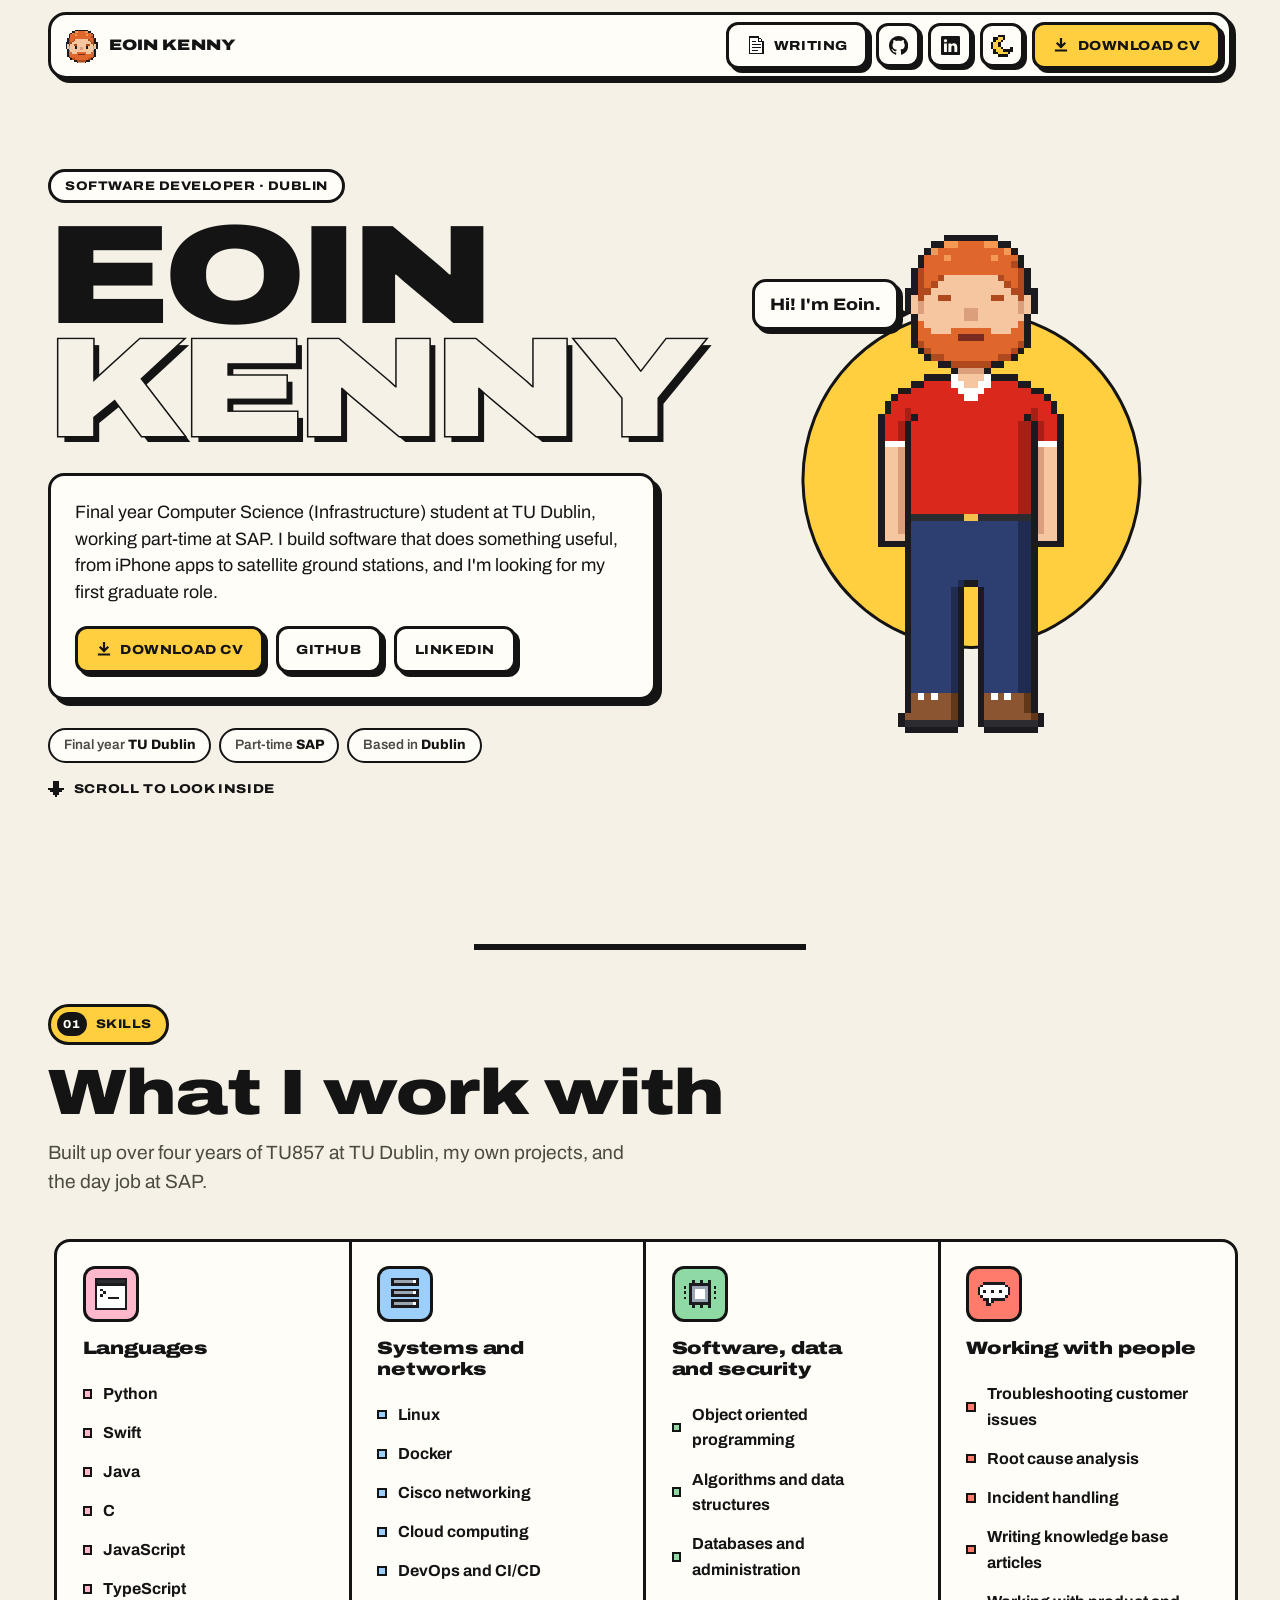
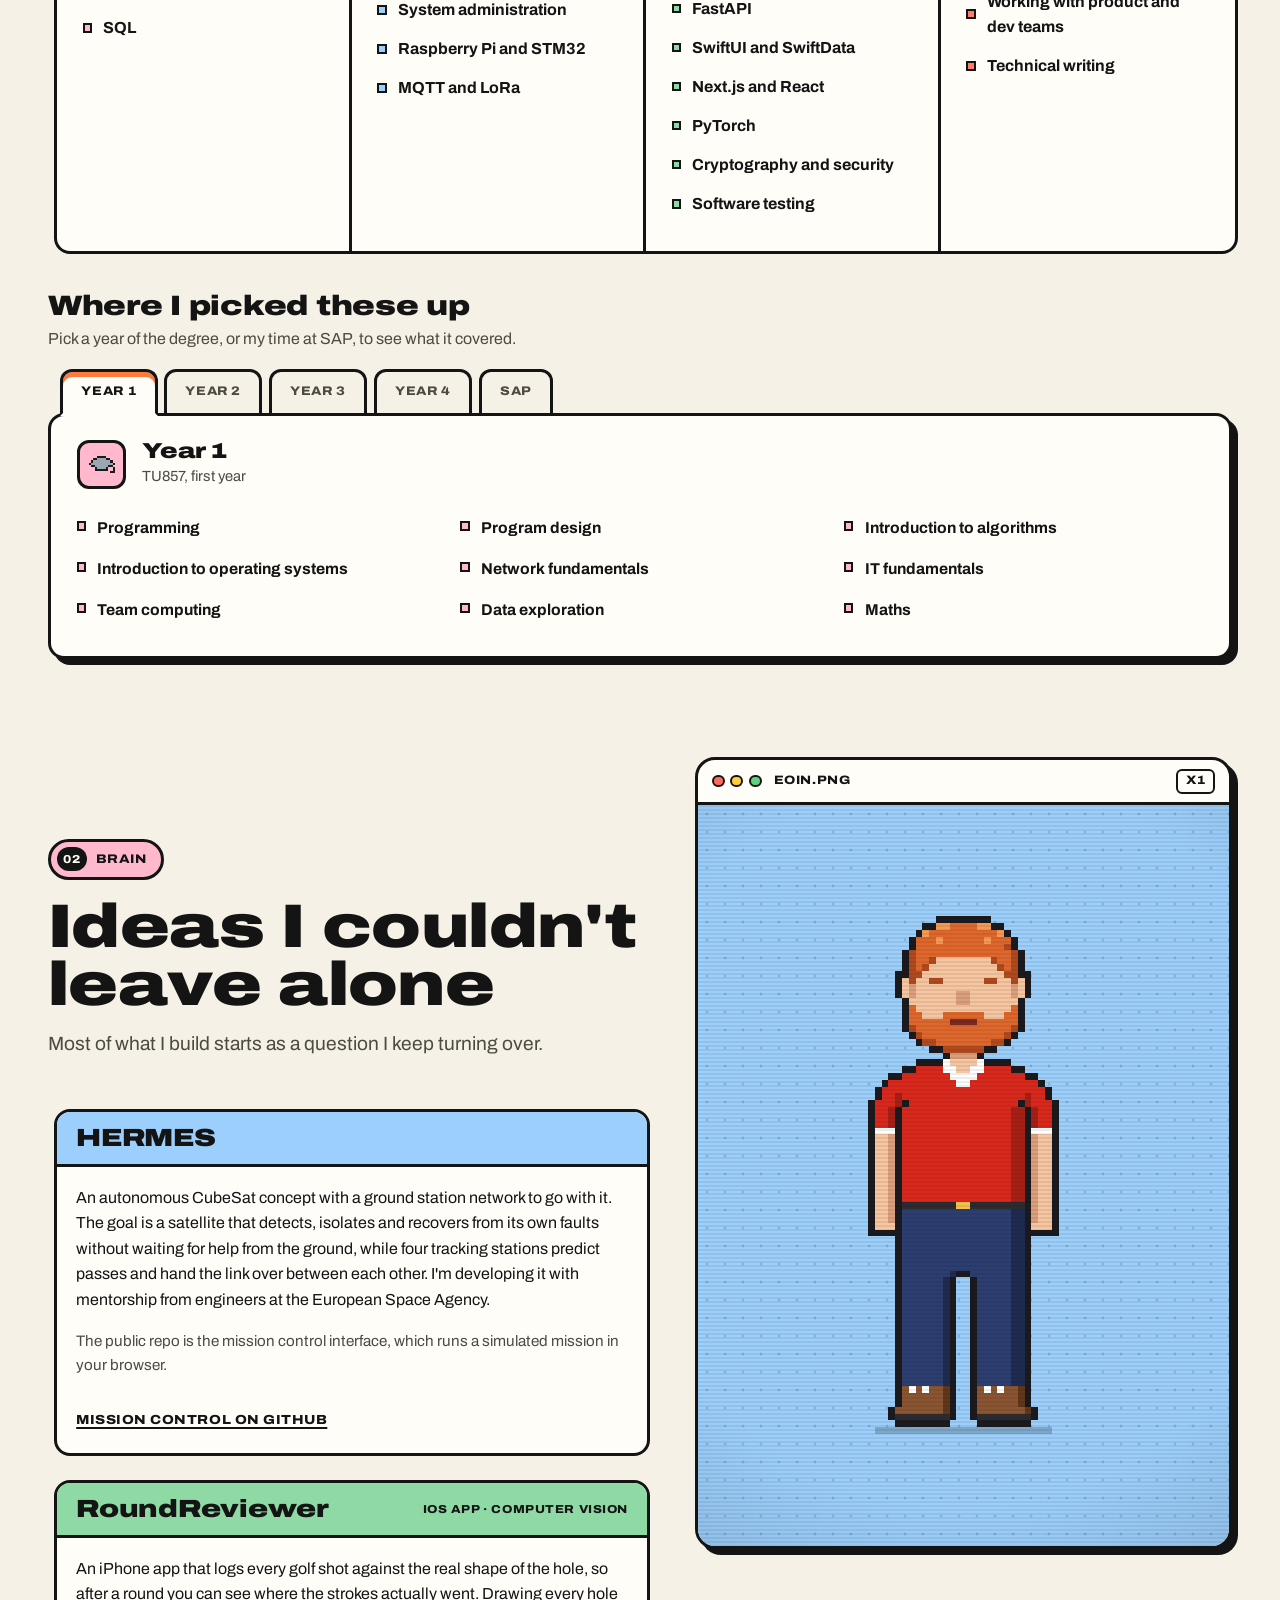
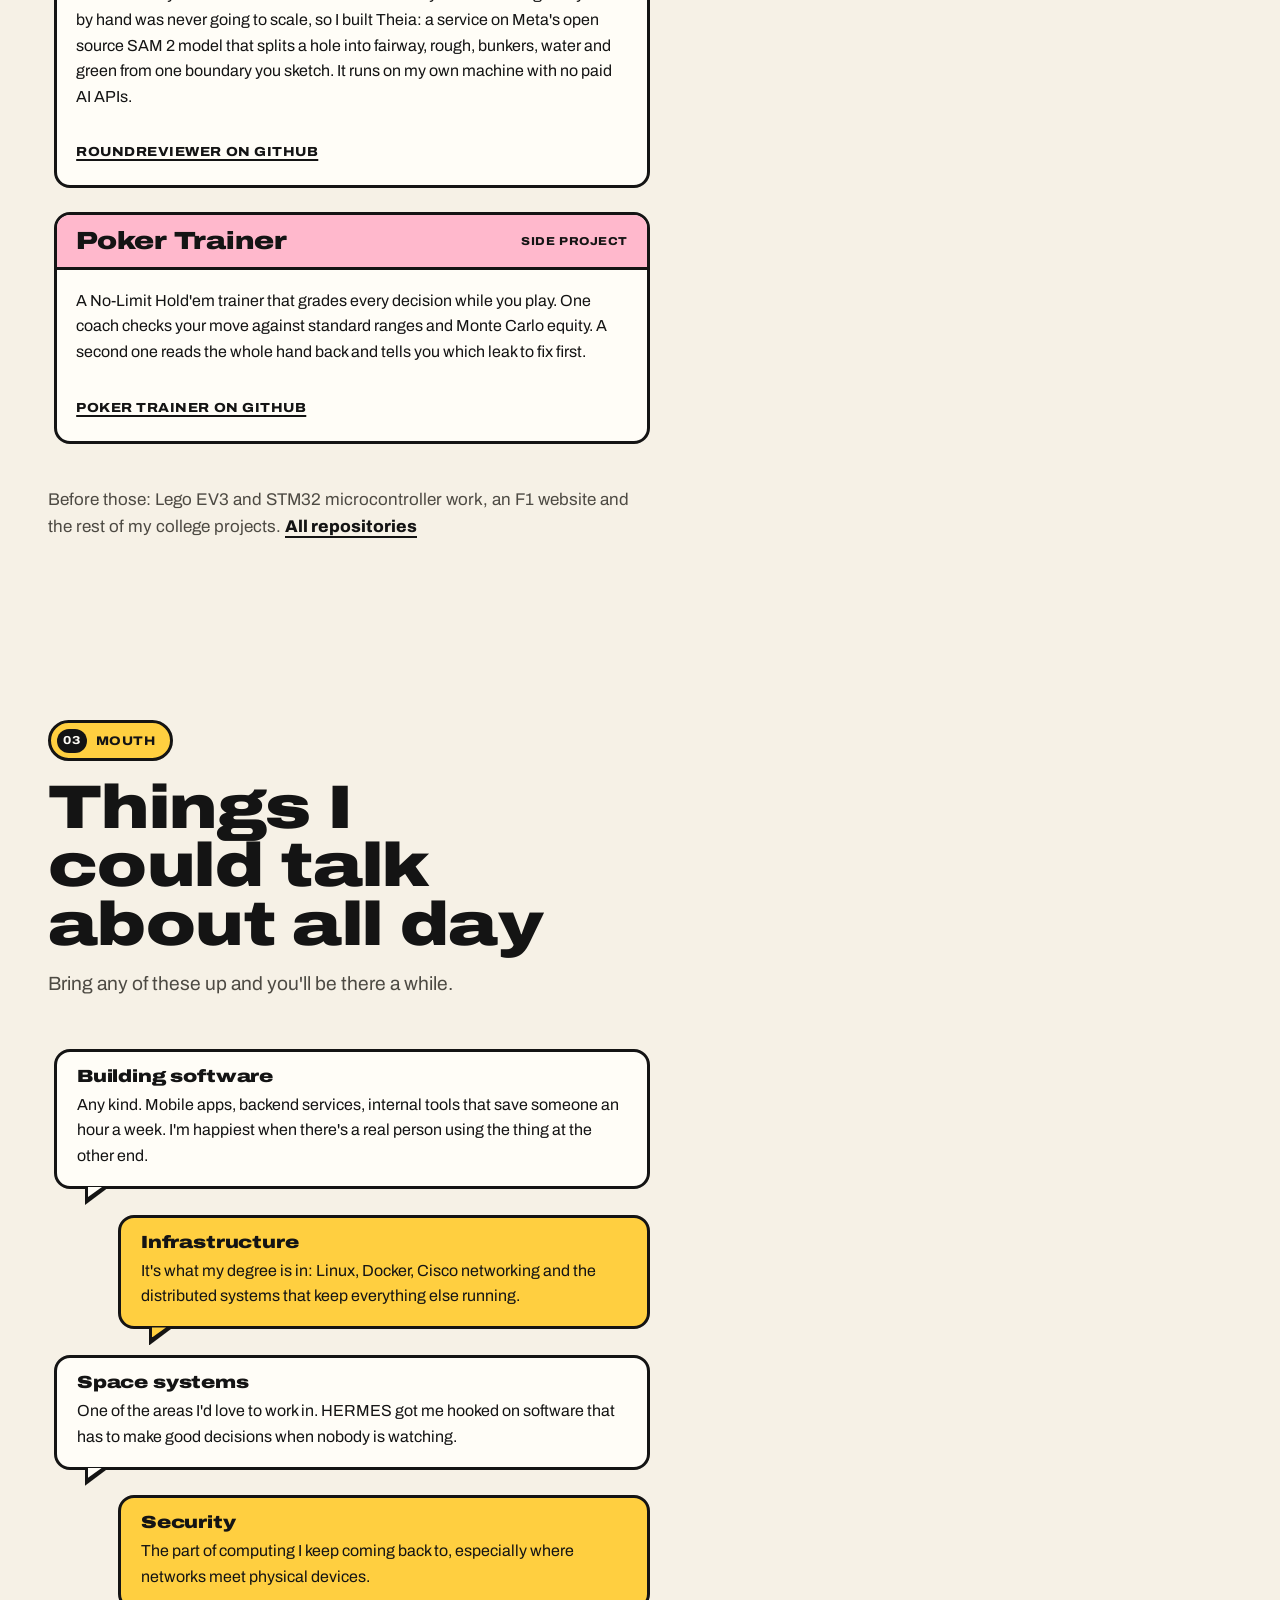
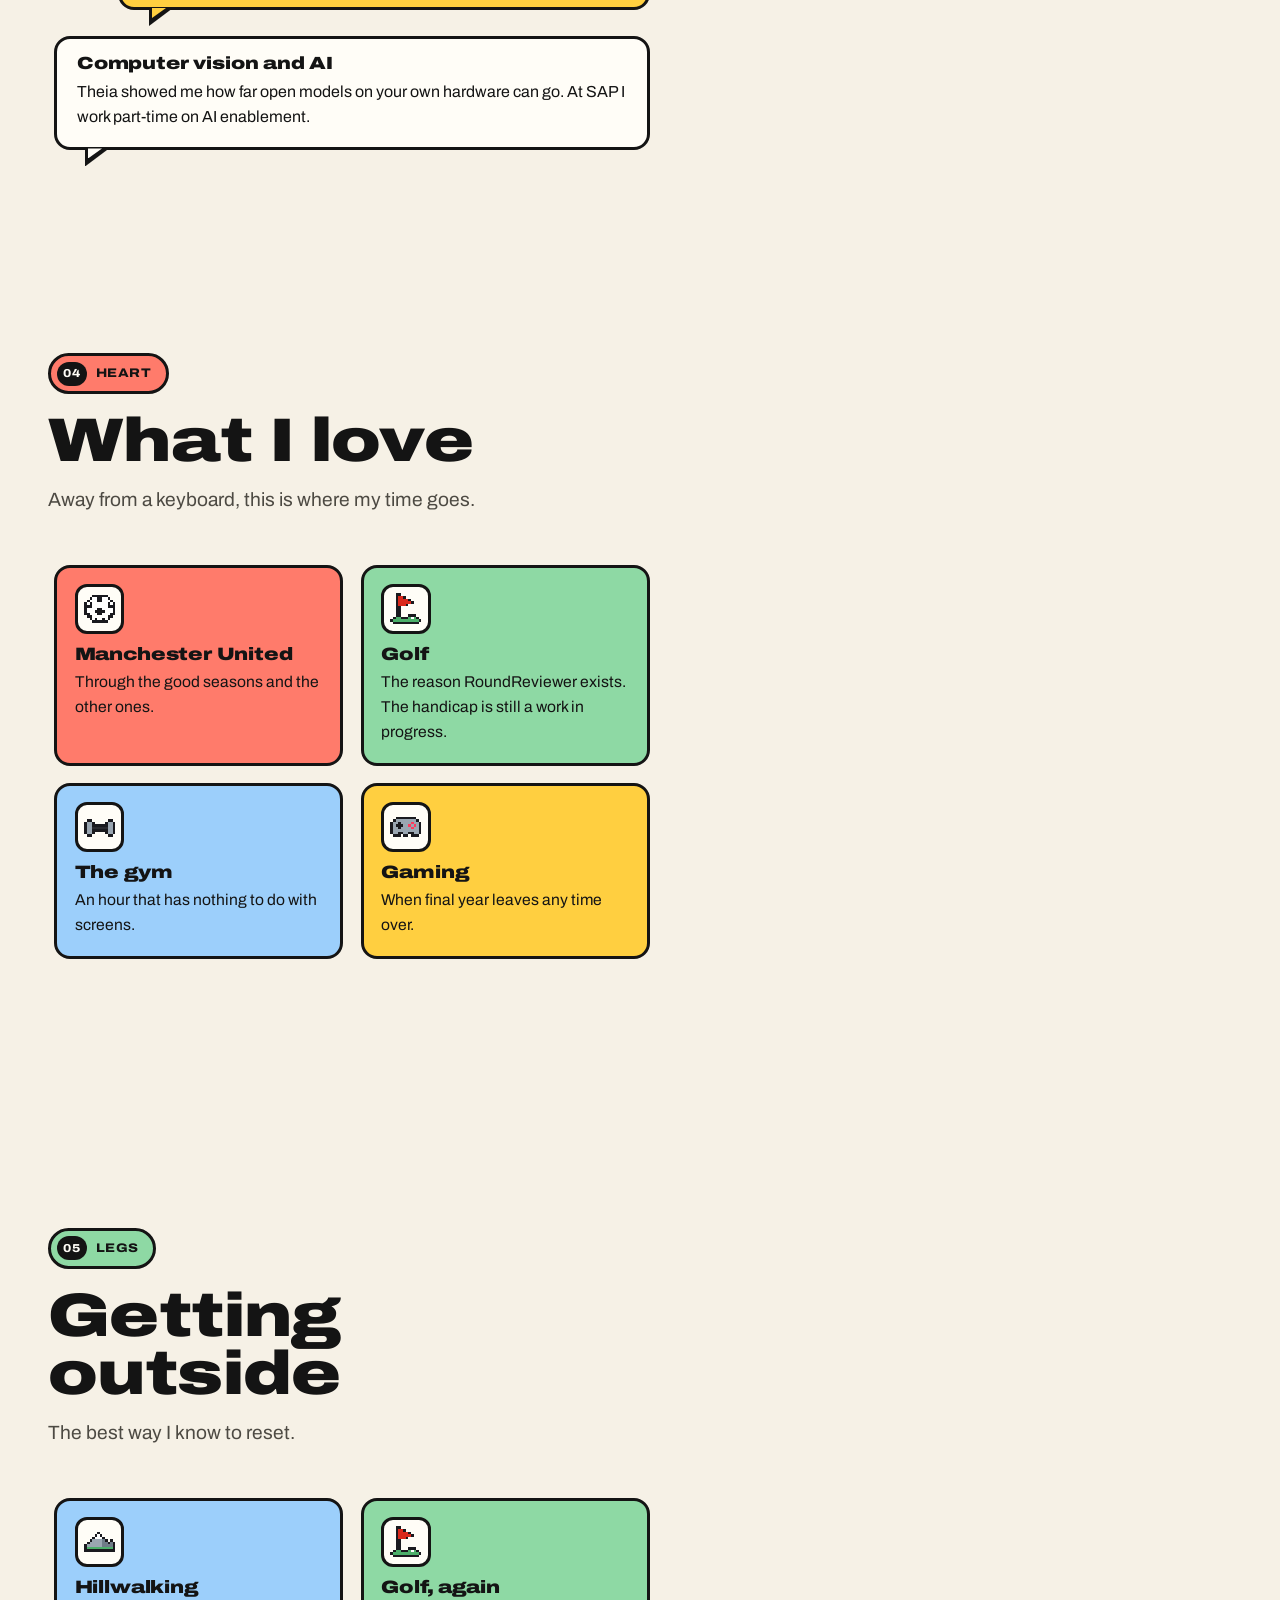
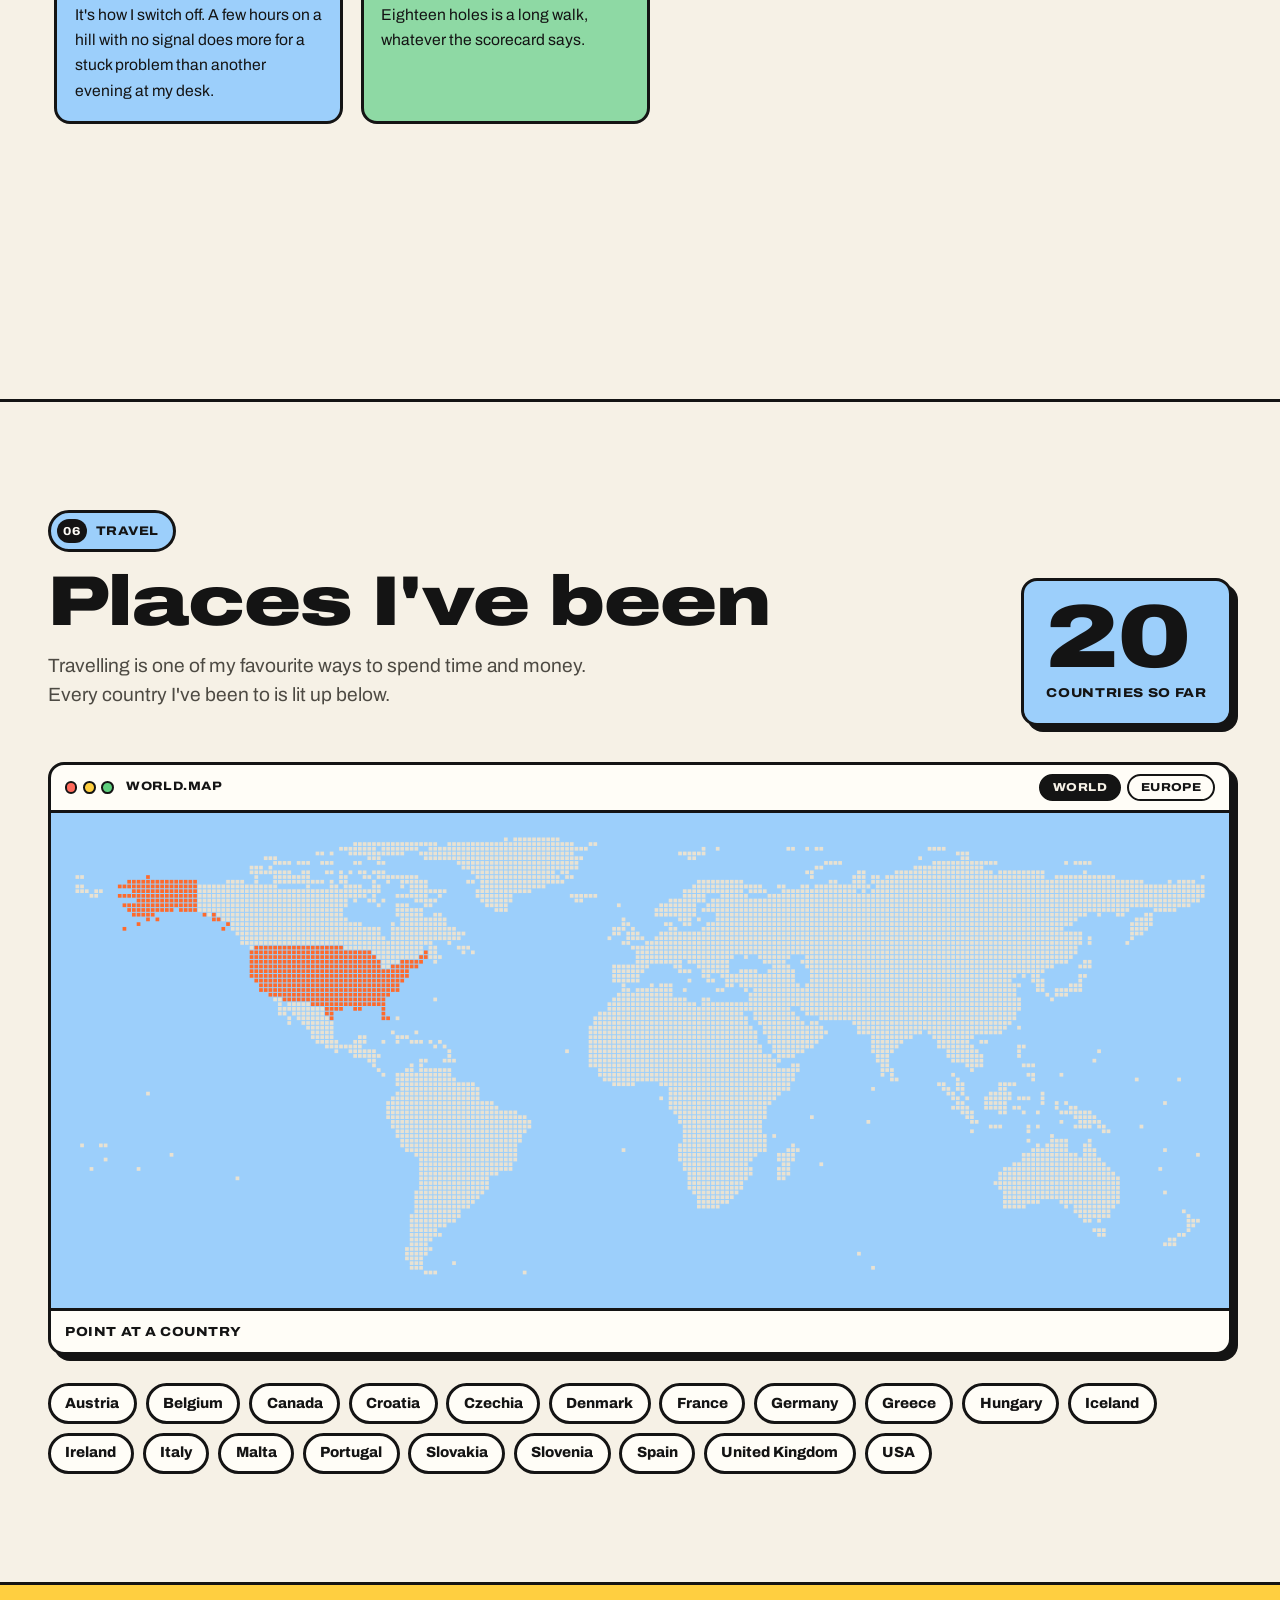
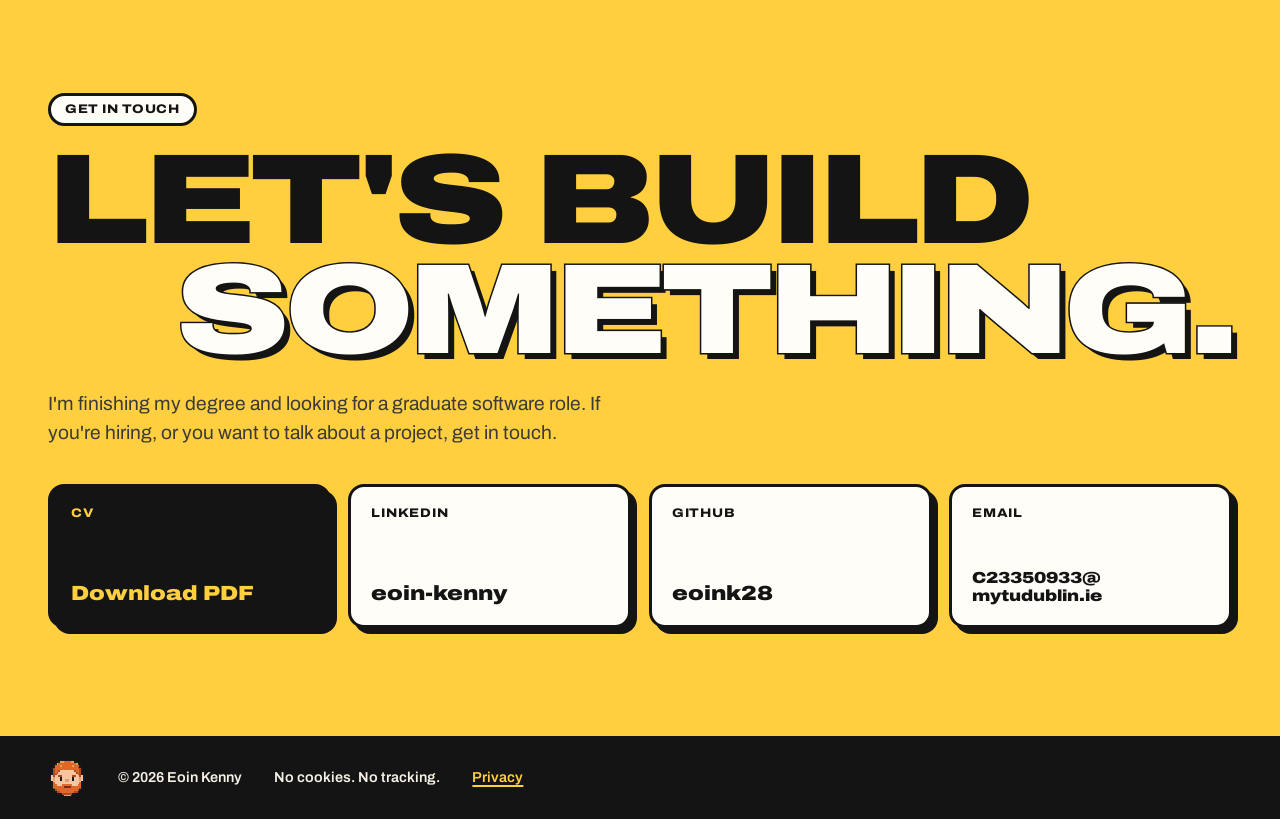
==== index.html @ 71778b14 "Personal website Static site for GitHub Pages: a pixel character you scroll through (skills, brain, " ====
<!doctype html>
<html lang="en-IE">
<head>
  <meta charset="utf-8">
  <meta name="viewport" content="width=device-width, initial-scale=1, viewport-fit=cover">
  <meta http-equiv="Content-Security-Policy" content="default-src 'self'; script-src 'self'; style-src 'self'; img-src 'self' data:; font-src 'self'; connect-src 'self'; object-src 'none'; base-uri 'self'; form-action 'none'; upgrade-insecure-requests">
  <meta name="referrer" content="strict-origin-when-cross-origin">
  <title>Eoin Kenny</title>
  <meta name="description" content="Eoin Kenny, software developer and final year Computer Science (Infrastructure) student at TU Dublin. Projects, CV, GitHub and LinkedIn.">
  <link rel="canonical" href="https://eoink28.github.io/">
  <meta name="color-scheme" content="light dark">
  <meta name="theme-color" content="#f6f1e6" media="(prefers-color-scheme: light)">
  <meta name="theme-color" content="#101010" media="(prefers-color-scheme: dark)">

  <meta property="og:type" content="website">
  <meta property="og:site_name" content="Eoin Kenny">
  <meta property="og:title" content="Eoin Kenny, software developer">
  <meta property="og:description" content="Final year Computer Science (Infrastructure) at TU Dublin and part-time at SAP. iPhone apps, computer vision, ground station software and more.">
  <meta property="og:url" content="https://eoink28.github.io/">
  <meta property="og:image" content="https://eoink28.github.io/assets/img/og.png">
  <meta property="og:image:width" content="1200">
  <meta property="og:image:height" content="630">
  <meta property="og:image:alt" content="A pixel art character with ginger hair and a beard next to the name Eoin Kenny">
  <meta property="og:locale" content="en_IE">
  <meta name="twitter:card" content="summary_large_image">

  <link rel="icon" href="/assets/img/favicon.svg" type="image/svg+xml">
  <link rel="apple-touch-icon" href="/assets/img/apple-touch-icon.png">
  <link rel="preload" href="/assets/fonts/archivo-latin-wdth-normal.woff2" as="font" type="font/woff2" crossorigin>
  <link rel="stylesheet" href="/assets/css/site.css?v=1b8da3db">
  <script src="/assets/js/theme-init.js?v=87b398f6"></script>
  <script src="/assets/js/world-pixels.js?v=e335c6ff" defer></script>
  <script src="/assets/js/travel.js?v=a4841ee2" defer></script>
  <script src="/assets/js/site.js?v=7369ddd8" defer></script>

  <script type="application/ld+json">
  {
    "@context": "https://schema.org",
    "@type": "Person",
    "name": "Eoin Kenny",
    "url": "https://eoink28.github.io/",
    "jobTitle": "Software developer",
    "affiliation": { "@type": "CollegeOrUniversity", "name": "TU Dublin" },
    "address": { "@type": "PostalAddress", "addressLocality": "Dublin", "addressCountry": "IE" },
    "sameAs": [
      "https://github.com/eoink28",
      "https://www.linkedin.com/in/eoin-kenny-161b0a275/"
    ]
  }
  </script>
</head>
<body>
  <a class="skip" href="#main">Skip to content</a>

  <header class="nav-wrap">
    <nav class="nav" aria-label="Main">
      <a class="brand" href="#top">
        <svg class="px" viewBox="5 -1 22 22" aria-hidden="true" focusable="false"><!-- px:head --><path class="c-k" d="M12 0h8v1h-8zM10 1h2v1h-2zM20 1h2v1h-2zM9 2h1v1h-1zM22 2h1v1h-1zM8 3h1v1h-1zM23 3h1v1h-1zM8 4h1v1h-1zM23 4h1v1h-1zM7 5h1v1h-1zM24 5h1v1h-1zM7 6h1v1h-1zM24 6h1v1h-1zM7 7h1v1h-1zM24 7h1v1h-1zM6 8h2v1h-2zM24 8h2v1h-2zM6 9h1v1h-1zM25 9h1v1h-1zM6 10h1v1h-1zM12 10h1v1h-1zM19 10h1v1h-1zM25 10h1v1h-1zM6 11h1v1h-1zM12 11h1v1h-1zM19 11h1v1h-1zM25 11h1v1h-1zM7 12h1v1h-1zM24 12h1v1h-1zM7 13h1v1h-1zM24 13h1v1h-1zM7 14h1v1h-1zM24 14h1v1h-1zM7 15h1v1h-1zM24 15h1v1h-1zM7 16h1v1h-1zM24 16h1v1h-1zM8 17h1v1h-1zM23 17h1v1h-1zM9 18h1v1h-1zM22 18h1v1h-1zM11 19h2v1h-2zM19 19h2v1h-2zM13 20h1v1h-1zM18 20h1v1h-1z"/><path class="c-h3" d="M12 1h2v1h-2zM18 1h2v1h-2zM10 2h1v1h-1zM21 2h1v1h-1zM12 3h1v1h-1zM19 3h1v1h-1z"/><path class="c-h1" d="M14 1h4v1h-4zM11 2h10v1h-10zM9 3h3v1h-3zM13 3h6v1h-6zM20 3h3v1h-3zM9 4h13v1h-13zM9 5h14v1h-14zM9 6h2v1h-2zM21 6h2v1h-2zM9 7h1v1h-1zM22 7h1v1h-1zM8 13h1v1h-1zM23 13h1v1h-1zM8 14h2v1h-2zM13 14h6v1h-6zM22 14h2v1h-2zM8 15h6v1h-6zM18 15h6v1h-6zM9 16h14v1h-14zM10 17h12v1h-12zM12 18h8v1h-8z"/><path class="c-h2" d="M22 4h1v1h-1zM8 5h1v1h-1zM23 5h1v1h-1zM8 6h1v1h-1zM11 6h1v1h-1zM20 6h1v1h-1zM23 6h1v1h-1zM8 7h1v1h-1zM10 7h1v1h-1zM21 7h1v1h-1zM23 7h1v1h-1zM8 8h2v1h-2zM22 8h2v1h-2zM8 9h1v1h-1zM11 9h2v1h-2zM19 9h2v1h-2zM23 9h1v1h-1zM8 16h1v1h-1zM23 16h1v1h-1zM9 17h1v1h-1zM22 17h1v1h-1zM10 18h2v1h-2zM20 18h2v1h-2zM13 19h6v1h-6z"/><path class="c-s1" d="M12 6h8v1h-8zM11 7h10v1h-10zM10 8h12v1h-12zM7 9h1v1h-1zM9 9h2v1h-2zM13 9h6v1h-6zM21 9h2v1h-2zM24 9h1v1h-1zM7 10h1v1h-1zM9 10h3v1h-3zM13 10h6v1h-6zM20 10h3v1h-3zM24 10h1v1h-1zM7 11h1v1h-1zM9 11h3v1h-3zM13 11h2v1h-2zM17 11h2v1h-2zM20 11h3v1h-3zM24 11h1v1h-1zM8 12h7v1h-7zM17 12h7v1h-7zM9 13h14v1h-14zM10 14h3v1h-3zM19 14h3v1h-3z"/><path class="c-s2" d="M8 10h1v1h-1zM23 10h1v1h-1zM8 11h1v1h-1zM15 11h2v1h-2zM23 11h1v1h-1zM15 12h2v1h-2zM14 20h4v1h-4z"/><path class="c-m" d="M14 15h4v1h-4z"/><!-- /px:head --></svg>
        <span>Eoin Kenny</span>
      </a>
      <div class="nav-actions">
        <a class="btn btn-nav" href="/writing/" aria-label="Writing: reports and papers">
          <svg class="px px-ui" viewBox="0 0 12 12" aria-hidden="true" focusable="false"><!-- px:paper --><path class="c-k" d="M1 0h7v1h-7zM1 1h1v1h-1zM7 1h2v1h-2zM1 2h1v1h-1zM7 2h1v1h-1zM9 2h1v1h-1zM1 3h1v1h-1zM3 3h3v1h-3zM7 3h4v1h-4zM1 4h1v1h-1zM10 4h1v1h-1zM1 5h1v1h-1zM3 5h6v1h-6zM10 5h1v1h-1zM1 6h1v1h-1zM10 6h1v1h-1zM1 7h1v1h-1zM3 7h6v1h-6zM10 7h1v1h-1zM1 8h1v1h-1zM10 8h1v1h-1zM1 9h1v1h-1zM3 9h4v1h-4zM10 9h1v1h-1zM1 10h1v1h-1zM10 10h1v1h-1zM1 11h10v1h-10z"/><path class="c-w" d="M2 1h5v1h-5zM2 2h5v1h-5zM8 2h1v1h-1zM2 3h1v1h-1zM6 3h1v1h-1zM2 4h8v1h-8zM2 5h1v1h-1zM9 5h1v1h-1zM2 6h8v1h-8zM2 7h1v1h-1zM9 7h1v1h-1zM2 8h8v1h-8zM2 9h1v1h-1zM7 9h3v1h-3zM2 10h8v1h-8z"/><!-- /px:paper --></svg>
          <span class="hide-sm">Writing</span>
        </a>
        <a class="icon-btn" href="https://github.com/eoink28" rel="noopener noreferrer" aria-label="GitHub profile">
          <svg viewBox="0 0 16 16" aria-hidden="true" focusable="false"><path fill="currentColor" d="M8 0C3.58 0 0 3.58 0 8c0 3.54 2.29 6.53 5.47 7.59.4.07.55-.17.55-.38 0-.19-.01-.82-.01-1.49-2.01.37-2.53-.49-2.69-.94-.09-.23-.48-.94-.82-1.13-.28-.15-.68-.52-.01-.53.63-.01 1.08.58 1.23.82.72 1.21 1.87.87 2.33.66.07-.52.28-.87.51-1.07-1.78-.2-3.64-.89-3.64-3.95 0-.87.31-1.59.82-2.15-.08-.2-.36-1.02.08-2.12 0 0 .67-.21 2.2.82.64-.18 1.32-.27 2-.27.68 0 1.36.09 2 .27 1.53-1.04 2.2-.82 2.2-.82.44 1.1.16 1.92.08 2.12.51.56.82 1.27.82 2.15 0 3.07-1.87 3.75-3.65 3.95.29.25.54.73.54 1.48 0 1.07-.01 1.93-.01 2.2 0 .21.15.46.55.38A8.013 8.013 0 0 0 16 8c0-4.42-3.58-8-8-8z"/></svg>
        </a>
        <a class="icon-btn" href="https://www.linkedin.com/in/eoin-kenny-161b0a275/" rel="noopener noreferrer" aria-label="LinkedIn profile">
          <svg viewBox="0 0 16 16" aria-hidden="true" focusable="false"><path fill="currentColor" fill-rule="evenodd" d="M0 1.15C0 .52.52 0 1.15 0h13.7C15.48 0 16 .52 16 1.15v13.7c0 .63-.52 1.15-1.15 1.15H1.15C.52 16 0 15.48 0 14.85zM4.94 13.4V6.17h-2.4v7.23zM3.74 5.18c.84 0 1.36-.55 1.36-1.25-.02-.71-.52-1.25-1.34-1.25-.83 0-1.37.54-1.37 1.25 0 .7.52 1.25 1.33 1.25zm4.9 8.22V9.36c0-.22.02-.43.08-.59.18-.43.57-.88 1.23-.88.87 0 1.21.66 1.21 1.63v3.88h2.4V9.25c0-2.22-1.18-3.25-2.76-3.25-1.3 0-1.87.72-2.2 1.22V6.17h-2.4c.03.68 0 7.23 0 7.23z"/></svg>
        </a>
        <button class="icon-btn theme-toggle" type="button" data-theme-toggle aria-label="Switch to dark mode" aria-pressed="false">
          <svg class="px px-ui icon-moon" viewBox="0 0 9 9" aria-hidden="true" focusable="false"><!-- px:moon --><path class="c-k" d="M3 0h3v1h-3zM1 1h2v1h-2zM5 1h1v1h-1zM1 2h1v1h-1zM4 2h1v1h-1zM0 3h1v1h-1zM3 3h1v1h-1zM0 4h1v1h-1zM3 4h1v1h-1zM0 5h1v1h-1zM4 5h1v1h-1zM8 5h1v1h-1zM1 6h1v1h-1zM5 6h4v1h-4zM1 7h2v1h-2zM7 7h1v1h-1zM3 8h4v1h-4z"/><path class="c-y" d="M3 1h2v1h-2zM2 2h2v1h-2zM1 3h2v1h-2zM1 4h2v1h-2zM1 5h3v1h-3zM2 6h3v1h-3zM3 7h4v1h-4z"/><!-- /px:moon --></svg>
          <svg class="px px-ui icon-sun" viewBox="0 0 9 9" aria-hidden="true" focusable="false"><!-- px:sun --><path class="c-k" d="M4 0h1v1h-1zM1 1h1v1h-1zM7 1h1v1h-1zM3 2h3v1h-3zM2 3h1v1h-1zM6 3h1v1h-1zM0 4h1v1h-1zM2 4h1v1h-1zM6 4h1v1h-1zM8 4h1v1h-1zM2 5h1v1h-1zM6 5h1v1h-1zM3 6h3v1h-3zM1 7h1v1h-1zM7 7h1v1h-1zM4 8h1v1h-1z"/><path class="c-y" d="M3 3h3v1h-3zM3 4h3v1h-3zM3 5h3v1h-3z"/><!-- /px:sun --></svg>
        </button>
        <a class="btn btn-cv" href="/assets/cv/Eoin-Kenny-CV.pdf" download="Eoin-Kenny-CV.pdf">
          <svg viewBox="0 0 16 16" aria-hidden="true" focusable="false"><path fill="none" stroke="currentColor" stroke-width="2.2" stroke-linecap="square" d="M8 2v8M4.5 6.5 8 10l3.5-3.5M3 13.5h10"/></svg>
          <span><span class="hide-sm">Download </span>CV</span>
        </a>
      </div>
      <span class="nav-progress" data-progress aria-hidden="true"></span>
    </nav>
  </header>

  <main id="main">

    <section class="hero" id="top" aria-labelledby="hero-title">
      <div class="hero-inner">
        <p class="chip">Software developer · Dublin</p>
        <h1 class="hero-name" id="hero-title"><span>Eoin</span> <span>Kenny</span></h1>

        <div class="hero-figure">
          <p class="bubble" aria-hidden="true">Hi! I'm Eoin.</p>
          <svg class="px hero-sprite" viewBox="-1 -1 34 77" role="img" aria-label="Pixel art of Eoin: tall, ginger hair and beard, red football top and hiking boots">
            <!-- px:sprite --><g class="base"><path class="c-k" d="M12 0h8v1h-8zM10 1h2v1h-2zM20 1h2v1h-2zM9 2h1v1h-1zM22 2h1v1h-1zM8 3h1v1h-1zM23 3h1v1h-1zM8 4h1v1h-1zM23 4h1v1h-1zM7 5h1v1h-1zM24 5h1v1h-1zM7 6h1v1h-1zM24 6h1v1h-1zM7 7h1v1h-1zM24 7h1v1h-1zM6 8h2v1h-2zM24 8h2v1h-2zM6 9h1v1h-1zM25 9h1v1h-1zM6 10h1v1h-1zM12 10h1v1h-1zM19 10h1v1h-1zM25 10h1v1h-1zM6 11h1v1h-1zM12 11h1v1h-1zM19 11h1v1h-1zM25 11h1v1h-1zM7 12h1v1h-1zM24 12h1v1h-1zM7 13h1v1h-1zM24 13h1v1h-1zM7 14h1v1h-1zM24 14h1v1h-1zM7 15h1v1h-1zM24 15h1v1h-1zM7 16h1v1h-1zM24 16h1v1h-1zM8 17h1v1h-1zM23 17h1v1h-1zM9 18h1v1h-1zM22 18h1v1h-1zM11 19h2v1h-2zM19 19h2v1h-2zM13 20h1v1h-1zM18 20h1v1h-1zM9 21h4v1h-4zM19 21h4v1h-4zM7 22h2v1h-2zM23 22h2v1h-2zM5 23h2v1h-2zM25 23h2v1h-2zM4 24h1v1h-1zM27 24h1v1h-1zM3 25h1v1h-1zM28 25h1v1h-1zM3 26h1v1h-1zM28 26h1v1h-1zM2 27h1v1h-1zM7 27h1v1h-1zM24 27h1v1h-1zM29 27h1v1h-1zM2 28h1v1h-1zM6 28h1v1h-1zM25 28h1v1h-1zM29 28h1v1h-1zM2 29h1v1h-1zM6 29h1v1h-1zM25 29h1v1h-1zM29 29h1v1h-1zM2 30h1v1h-1zM6 30h1v1h-1zM25 30h1v1h-1zM29 30h1v1h-1zM2 31h1v1h-1zM6 31h1v1h-1zM25 31h1v1h-1zM29 31h1v1h-1zM2 32h1v1h-1zM6 32h1v1h-1zM25 32h1v1h-1zM29 32h1v1h-1zM2 33h1v1h-1zM6 33h1v1h-1zM25 33h1v1h-1zM29 33h1v1h-1zM2 34h1v1h-1zM6 34h1v1h-1zM25 34h1v1h-1zM29 34h1v1h-1zM2 35h1v1h-1zM6 35h1v1h-1zM25 35h1v1h-1zM29 35h1v1h-1zM2 36h1v1h-1zM6 36h1v1h-1zM25 36h1v1h-1zM29 36h1v1h-1zM2 37h1v1h-1zM6 37h1v1h-1zM25 37h1v1h-1zM29 37h1v1h-1zM2 38h1v1h-1zM6 38h1v1h-1zM25 38h1v1h-1zM29 38h1v1h-1zM2 39h1v1h-1zM6 39h1v1h-1zM25 39h1v1h-1zM29 39h1v1h-1zM2 40h1v1h-1zM6 40h1v1h-1zM25 40h1v1h-1zM29 40h1v1h-1zM2 41h1v1h-1zM6 41h1v1h-1zM25 41h1v1h-1zM29 41h1v1h-1zM2 42h1v1h-1zM6 42h1v1h-1zM25 42h1v1h-1zM29 42h1v1h-1zM2 43h1v1h-1zM6 43h1v1h-1zM25 43h1v1h-1zM29 43h1v1h-1zM2 44h1v1h-1zM6 44h1v1h-1zM25 44h1v1h-1zM29 44h1v1h-1zM2 45h1v1h-1zM6 45h1v1h-1zM25 45h1v1h-1zM29 45h1v1h-1zM2 46h5v1h-5zM25 46h5v1h-5zM6 47h1v1h-1zM25 47h1v1h-1zM6 48h1v1h-1zM25 48h1v1h-1zM6 49h1v1h-1zM25 49h1v1h-1zM6 50h1v1h-1zM25 50h1v1h-1zM6 51h1v1h-1zM25 51h1v1h-1zM6 52h1v1h-1zM15 52h2v1h-2zM25 52h1v1h-1zM6 53h1v1h-1zM14 53h1v1h-1zM17 53h1v1h-1zM25 53h1v1h-1zM6 54h1v1h-1zM14 54h1v1h-1zM17 54h1v1h-1zM25 54h1v1h-1zM6 55h1v1h-1zM14 55h1v1h-1zM17 55h1v1h-1zM25 55h1v1h-1zM6 56h1v1h-1zM14 56h1v1h-1zM17 56h1v1h-1zM25 56h1v1h-1zM6 57h1v1h-1zM14 57h1v1h-1zM17 57h1v1h-1zM25 57h1v1h-1zM6 58h1v1h-1zM14 58h1v1h-1zM17 58h1v1h-1zM25 58h1v1h-1zM6 59h1v1h-1zM14 59h1v1h-1zM17 59h1v1h-1zM25 59h1v1h-1zM6 60h1v1h-1zM14 60h1v1h-1zM17 60h1v1h-1zM25 60h1v1h-1zM6 61h1v1h-1zM14 61h1v1h-1zM17 61h1v1h-1zM25 61h1v1h-1zM6 62h1v1h-1zM14 62h1v1h-1zM17 62h1v1h-1zM25 62h1v1h-1zM6 63h1v1h-1zM14 63h1v1h-1zM17 63h1v1h-1zM25 63h1v1h-1zM6 64h1v1h-1zM14 64h1v1h-1zM17 64h1v1h-1zM25 64h1v1h-1zM6 65h1v1h-1zM14 65h1v1h-1zM17 65h1v1h-1zM25 65h1v1h-1zM6 66h1v1h-1zM14 66h1v1h-1zM17 66h1v1h-1zM25 66h1v1h-1zM6 67h1v1h-1zM14 67h1v1h-1zM17 67h1v1h-1zM25 67h1v1h-1zM6 68h1v1h-1zM14 68h1v1h-1zM17 68h1v1h-1zM25 68h1v1h-1zM6 69h1v1h-1zM14 69h1v1h-1zM17 69h1v1h-1zM25 69h1v1h-1zM6 70h1v1h-1zM14 70h1v1h-1zM17 70h1v1h-1zM25 70h1v1h-1zM6 71h1v1h-1zM14 71h1v1h-1zM17 71h1v1h-1zM25 71h1v1h-1zM5 72h1v1h-1zM14 72h1v1h-1zM17 72h1v1h-1zM26 72h1v1h-1zM5 73h1v1h-1zM14 73h1v1h-1zM17 73h1v1h-1zM26 73h1v1h-1zM6 74h8v1h-8zM18 74h8v1h-8z"/><path class="c-h3" d="M12 1h2v1h-2zM18 1h2v1h-2zM10 2h1v1h-1zM21 2h1v1h-1zM12 3h1v1h-1zM19 3h1v1h-1z"/><path class="c-h1" d="M14 1h4v1h-4zM11 2h10v1h-10zM9 3h3v1h-3zM13 3h6v1h-6zM20 3h3v1h-3zM9 4h13v1h-13zM9 5h14v1h-14zM9 6h2v1h-2zM21 6h2v1h-2zM9 7h1v1h-1zM22 7h1v1h-1zM8 13h1v1h-1zM23 13h1v1h-1zM8 14h2v1h-2zM13 14h6v1h-6zM22 14h2v1h-2zM8 15h6v1h-6zM18 15h6v1h-6zM9 16h14v1h-14zM10 17h12v1h-12zM12 18h8v1h-8z"/><path class="c-h2" d="M22 4h1v1h-1zM8 5h1v1h-1zM23 5h1v1h-1zM8 6h1v1h-1zM11 6h1v1h-1zM20 6h1v1h-1zM23 6h1v1h-1zM8 7h1v1h-1zM10 7h1v1h-1zM21 7h1v1h-1zM23 7h1v1h-1zM8 8h2v1h-2zM22 8h2v1h-2zM8 9h1v1h-1zM11 9h2v1h-2zM19 9h2v1h-2zM23 9h1v1h-1zM8 16h1v1h-1zM23 16h1v1h-1zM9 17h1v1h-1zM22 17h1v1h-1zM10 18h2v1h-2zM20 18h2v1h-2zM13 19h6v1h-6z"/><path class="c-s1" d="M12 6h8v1h-8zM11 7h10v1h-10zM10 8h12v1h-12zM7 9h1v1h-1zM9 9h2v1h-2zM13 9h6v1h-6zM21 9h2v1h-2zM24 9h1v1h-1zM7 10h1v1h-1zM9 10h3v1h-3zM13 10h6v1h-6zM20 10h3v1h-3zM24 10h1v1h-1zM7 11h1v1h-1zM9 11h3v1h-3zM13 11h2v1h-2zM17 11h2v1h-2zM20 11h3v1h-3zM24 11h1v1h-1zM8 12h7v1h-7zM17 12h7v1h-7zM9 13h14v1h-14zM10 14h3v1h-3zM19 14h3v1h-3zM14 21h4v1h-4zM15 22h2v1h-2zM3 32h2v1h-2zM27 32h2v1h-2zM3 33h2v1h-2zM27 33h2v1h-2zM3 34h2v1h-2zM27 34h2v1h-2zM3 35h2v1h-2zM27 35h2v1h-2zM3 36h2v1h-2zM27 36h2v1h-2zM3 37h2v1h-2zM27 37h2v1h-2zM3 38h2v1h-2zM27 38h2v1h-2zM3 39h2v1h-2zM27 39h2v1h-2zM3 40h2v1h-2zM27 40h2v1h-2zM3 41h2v1h-2zM27 41h2v1h-2zM3 42h2v1h-2zM27 42h2v1h-2zM3 43h2v1h-2zM27 43h2v1h-2zM3 44h2v1h-2zM27 44h2v1h-2zM3 45h3v1h-3zM26 45h3v1h-3z"/><path class="c-s2" d="M8 10h1v1h-1zM23 10h1v1h-1zM8 11h1v1h-1zM15 11h2v1h-2zM23 11h1v1h-1zM15 12h2v1h-2zM14 20h4v1h-4zM5 32h1v1h-1zM26 32h1v1h-1zM5 33h1v1h-1zM26 33h1v1h-1zM5 34h1v1h-1zM26 34h1v1h-1zM5 35h1v1h-1zM26 35h1v1h-1zM5 36h1v1h-1zM26 36h1v1h-1zM5 37h1v1h-1zM26 37h1v1h-1zM5 38h1v1h-1zM26 38h1v1h-1zM5 39h1v1h-1zM26 39h1v1h-1zM5 40h1v1h-1zM26 40h1v1h-1zM5 41h1v1h-1zM26 41h1v1h-1zM5 42h1v1h-1zM26 42h1v1h-1zM5 43h1v1h-1zM26 43h1v1h-1zM5 44h1v1h-1zM26 44h1v1h-1z"/><path class="c-m" d="M14 15h4v1h-4z"/><path class="c-w" d="M13 21h1v1h-1zM18 21h1v1h-1zM13 22h2v1h-2zM17 22h2v1h-2zM14 23h4v1h-4zM15 24h2v1h-2zM3 31h3v1h-3zM26 31h3v1h-3zM8 69h1v1h-1zM10 69h1v1h-1zM19 69h1v1h-1zM21 69h1v1h-1z"/><path class="c-r1" d="M9 22h4v1h-4zM19 22h4v1h-4zM7 23h7v1h-7zM18 23h7v1h-7zM5 24h10v1h-10zM17 24h10v1h-10zM4 25h24v1h-24zM4 26h2v1h-2zM7 26h18v1h-18zM26 26h2v1h-2zM3 27h3v1h-3zM8 27h16v1h-16zM26 27h3v1h-3zM3 28h2v1h-2zM7 28h16v1h-16zM27 28h2v1h-2zM3 29h2v1h-2zM7 29h16v1h-16zM27 29h2v1h-2zM3 30h2v1h-2zM7 30h16v1h-16zM27 30h2v1h-2zM7 31h16v1h-16zM7 32h16v1h-16zM7 33h16v1h-16zM7 34h16v1h-16zM7 35h16v1h-16zM7 36h16v1h-16zM7 37h16v1h-16zM7 38h16v1h-16zM7 39h16v1h-16zM7 40h16v1h-16zM7 41h16v1h-16z"/><path class="c-r2" d="M6 26h1v1h-1zM25 26h1v1h-1zM6 27h1v1h-1zM25 27h1v1h-1zM5 28h1v1h-1zM23 28h2v1h-2zM26 28h1v1h-1zM5 29h1v1h-1zM23 29h2v1h-2zM26 29h1v1h-1zM5 30h1v1h-1zM23 30h2v1h-2zM26 30h1v1h-1zM23 31h2v1h-2zM23 32h2v1h-2zM23 33h2v1h-2zM23 34h2v1h-2zM23 35h2v1h-2zM23 36h2v1h-2zM23 37h2v1h-2zM23 38h2v1h-2zM23 39h2v1h-2zM23 40h2v1h-2zM23 41h2v1h-2z"/><path class="c-g" d="M7 42h8v1h-8zM17 42h8v1h-8zM6 73h8v1h-8zM18 73h8v1h-8z"/><path class="c-y" d="M15 42h2v1h-2z"/><path class="c-b1" d="M7 43h16v1h-16zM7 44h16v1h-16zM7 45h16v1h-16zM7 46h16v1h-16zM7 47h16v1h-16zM7 48h16v1h-16zM7 49h16v1h-16zM7 50h16v1h-16zM7 51h16v1h-16zM7 52h7v1h-7zM17 52h6v1h-6zM7 53h6v1h-6zM18 53h5v1h-5zM7 54h6v1h-6zM18 54h5v1h-5zM7 55h6v1h-6zM18 55h5v1h-5zM7 56h6v1h-6zM18 56h5v1h-5zM7 57h6v1h-6zM18 57h5v1h-5zM7 58h6v1h-6zM18 58h5v1h-5zM7 59h6v1h-6zM18 59h5v1h-5zM7 60h6v1h-6zM18 60h5v1h-5zM7 61h6v1h-6zM18 61h5v1h-5zM7 62h6v1h-6zM18 62h5v1h-5zM7 63h6v1h-6zM18 63h5v1h-5zM7 64h6v1h-6zM18 64h5v1h-5zM7 65h6v1h-6zM18 65h5v1h-5zM7 66h6v1h-6zM18 66h5v1h-5zM7 67h6v1h-6zM18 67h5v1h-5zM7 68h6v1h-6zM18 68h5v1h-5z"/><path class="c-b2" d="M23 43h2v1h-2zM23 44h2v1h-2zM23 45h2v1h-2zM23 46h2v1h-2zM23 47h2v1h-2zM23 48h2v1h-2zM23 49h2v1h-2zM23 50h2v1h-2zM23 51h2v1h-2zM14 52h1v1h-1zM23 52h2v1h-2zM13 53h1v1h-1zM23 53h2v1h-2zM13 54h1v1h-1zM23 54h2v1h-2zM13 55h1v1h-1zM23 55h2v1h-2zM13 56h1v1h-1zM23 56h2v1h-2zM13 57h1v1h-1zM23 57h2v1h-2zM13 58h1v1h-1zM23 58h2v1h-2zM13 59h1v1h-1zM23 59h2v1h-2zM13 60h1v1h-1zM23 60h2v1h-2zM13 61h1v1h-1zM23 61h2v1h-2zM13 62h1v1h-1zM23 62h2v1h-2zM13 63h1v1h-1zM23 63h2v1h-2zM13 64h1v1h-1zM23 64h2v1h-2zM13 65h1v1h-1zM23 65h2v1h-2zM13 66h1v1h-1zM23 66h2v1h-2zM13 67h1v1h-1zM23 67h2v1h-2zM13 68h1v1h-1zM23 68h2v1h-2z"/><path class="c-o1" d="M7 69h1v1h-1zM9 69h1v1h-1zM11 69h2v1h-2zM18 69h1v1h-1zM20 69h1v1h-1zM22 69h2v1h-2zM7 70h6v1h-6zM18 70h6v1h-6zM7 71h6v1h-6zM18 71h6v1h-6zM6 72h7v1h-7zM18 72h7v1h-7z"/><path class="c-o2" d="M13 69h1v1h-1zM24 69h1v1h-1zM13 70h1v1h-1zM24 70h1v1h-1zM13 71h1v1h-1zM24 71h1v1h-1zM13 72h1v1h-1zM25 72h1v1h-1z"/></g><g class="eye-cover"><path class="c-s1" d="M12 10h1v1h-1zM19 10h1v1h-1zM12 11h1v1h-1zM19 11h1v1h-1z"/></g><g class="eyes"><path class="c-k" d="M12 10h1v1h-1zM19 10h1v1h-1zM12 11h1v1h-1zM19 11h1v1h-1z"/></g><g class="blink"><path class="c-s1" d="M12 10h1v1h-1zM19 10h1v1h-1zM12 11h1v1h-1zM19 11h1v1h-1z"/></g><!-- /px:sprite -->
          </svg>
        </div>

        <div class="hero-card card">
          <p>Final year Computer Science (Infrastructure) student at TU Dublin, working part-time at SAP. I build software that does something useful, from iPhone apps to satellite ground stations, and I'm looking for my first graduate role.</p>
          <div class="actions">
            <a class="btn btn-cv" href="/assets/cv/Eoin-Kenny-CV.pdf" download="Eoin-Kenny-CV.pdf">
              <svg viewBox="0 0 16 16" aria-hidden="true" focusable="false"><path fill="none" stroke="currentColor" stroke-width="2.2" stroke-linecap="square" d="M8 2v8M4.5 6.5 8 10l3.5-3.5M3 13.5h10"/></svg>
              Download CV
            </a>
            <a class="btn" href="https://github.com/eoink28" rel="noopener noreferrer">GitHub</a>
            <a class="btn" href="https://www.linkedin.com/in/eoin-kenny-161b0a275/" rel="noopener noreferrer">LinkedIn</a>
          </div>
        </div>

        <div class="hero-foot">
          <ul class="facts">
            <li><span>Final year</span> TU Dublin</li>
            <li><span>Part-time</span> SAP</li>
            <li><span>Based in</span> Dublin</li>
          </ul>
          <a class="scroll-hint" href="#inside">
            <svg class="px px-ui" viewBox="0 0 7 7" aria-hidden="true" focusable="false"><!-- px:arrow --><path class="c-k" d="M2 0h3v1h-3zM2 1h3v1h-3zM2 2h3v1h-3zM0 3h7v1h-7zM1 4h5v1h-5zM2 5h3v1h-3zM3 6h1v1h-1z"/><!-- /px:arrow --></svg>
            Scroll to look inside
          </a>
        </div>
      </div>
    </section>

    <section class="skills" id="skills" aria-labelledby="skills-title">
      <div class="skills-inner">
        <p class="tag tag-skills"><span>01</span> Skills</p>
        <h2 id="skills-title">What I work with</h2>
        <p class="lead">Built up over four years of TU857 at TU Dublin, my own projects, and the day job at SAP.</p>

        <div class="card loadout" data-reveal>
          <div class="loadout-grid">
            <div class="loadout-col loadout-languages">
              <svg class="px loadout-icon" viewBox="0 0 12 12" aria-hidden="true" focusable="false"><!-- px:terminal --><path class="c-k" d="M0 0h12v1h-12zM0 1h1v1h-1zM11 1h1v1h-1zM0 2h12v1h-12zM0 3h1v1h-1zM11 3h1v1h-1zM0 4h1v1h-1zM2 4h1v1h-1zM11 4h1v1h-1zM0 5h1v1h-1zM3 5h1v1h-1zM11 5h1v1h-1zM0 6h1v1h-1zM2 6h1v1h-1zM11 6h1v1h-1zM0 7h1v1h-1zM5 7h4v1h-4zM11 7h1v1h-1zM0 8h1v1h-1zM11 8h1v1h-1zM0 9h1v1h-1zM11 9h1v1h-1zM0 10h1v1h-1zM11 10h1v1h-1zM0 11h12v1h-12z"/><path class="c-g" d="M1 1h10v1h-10z"/><path class="c-w" d="M1 3h10v1h-10zM1 4h1v1h-1zM3 4h8v1h-8zM1 5h2v1h-2zM4 5h7v1h-7zM1 6h1v1h-1zM3 6h8v1h-8zM1 7h4v1h-4zM9 7h2v1h-2zM1 8h10v1h-10zM1 9h10v1h-10zM1 10h10v1h-10z"/><!-- /px:terminal --></svg>
              <h3>Languages</h3>
              <ul>
              <li>Python</li>
              <li>Swift</li>
              <li>Java</li>
              <li>C</li>
              <li>JavaScript</li>
              <li>TypeScript</li>
              <li>SQL</li>
              </ul>
            </div>
            <div class="loadout-col loadout-systems">
              <svg class="px loadout-icon" viewBox="0 0 12 12" aria-hidden="true" focusable="false"><!-- px:server --><path class="c-k" d="M1 0h10v1h-10zM1 1h1v1h-1zM10 1h1v1h-1zM1 2h10v1h-10zM1 4h10v1h-10zM1 5h1v1h-1zM10 5h1v1h-1zM1 6h10v1h-10zM1 8h10v1h-10zM1 9h1v1h-1zM10 9h1v1h-1zM1 10h10v1h-10z"/><path class="c-n1" d="M2 1h7v1h-7zM2 5h7v1h-7zM2 9h7v1h-7z"/><path class="c-w" d="M9 1h1v1h-1zM9 5h1v1h-1zM9 9h1v1h-1z"/><!-- /px:server --></svg>
              <h3>Systems and networks</h3>
              <ul>
              <li>Linux</li>
              <li>Docker</li>
              <li>Cisco networking</li>
              <li>Cloud computing</li>
              <li>DevOps and CI/CD</li>
              <li>System administration</li>
              <li>Raspberry Pi and STM32</li>
              <li>MQTT and LoRa</li>
              </ul>
            </div>
            <div class="loadout-col loadout-web">
              <svg class="px loadout-icon" viewBox="0 0 12 10" aria-hidden="true" focusable="false"><!-- px:chip --><path class="c-k" d="M3 0h1v1h-1zM6 0h1v1h-1zM9 0h1v1h-1zM2 1h8v1h-8zM0 2h1v1h-1zM2 2h1v1h-1zM9 2h1v1h-1zM11 2h1v1h-1zM2 3h1v1h-1zM9 3h1v1h-1zM0 4h1v1h-1zM2 4h1v1h-1zM9 4h1v1h-1zM11 4h1v1h-1zM2 5h1v1h-1zM9 5h1v1h-1zM0 6h1v1h-1zM2 6h1v1h-1zM9 6h1v1h-1zM11 6h1v1h-1zM2 7h1v1h-1zM9 7h1v1h-1zM2 8h8v1h-8zM3 9h1v1h-1zM6 9h1v1h-1zM9 9h1v1h-1z"/><path class="c-n1" d="M3 2h6v1h-6zM3 3h1v1h-1zM8 3h1v1h-1zM3 4h1v1h-1zM8 4h1v1h-1zM3 5h1v1h-1zM8 5h1v1h-1zM3 6h1v1h-1zM8 6h1v1h-1zM3 7h6v1h-6z"/><path class="c-w" d="M4 3h4v1h-4zM4 4h4v1h-4zM4 5h4v1h-4zM4 6h4v1h-4z"/><!-- /px:chip --></svg>
              <h3>Software, data and security</h3>
              <ul>
              <li>Object oriented programming</li>
              <li>Algorithms and data structures</li>
              <li>Databases and administration</li>
              <li>FastAPI</li>
              <li>SwiftUI and SwiftData</li>
              <li>Next.js and React</li>
              <li>PyTorch</li>
              <li>Cryptography and security</li>
              <li>Software testing</li>
              </ul>
            </div>
            <div class="loadout-col loadout-support">
              <svg class="px loadout-icon" viewBox="0 0 12 9" aria-hidden="true" focusable="false"><!-- px:chat --><path class="c-k" d="M2 0h8v1h-8zM1 1h1v1h-1zM10 1h1v1h-1zM0 2h1v1h-1zM11 2h1v1h-1zM0 3h1v1h-1zM2 3h1v1h-1zM5 3h1v1h-1zM8 3h1v1h-1zM11 3h1v1h-1zM0 4h1v1h-1zM11 4h1v1h-1zM1 5h1v1h-1zM10 5h1v1h-1zM2 6h2v1h-2zM5 6h5v1h-5zM3 7h1v1h-1zM5 7h1v1h-1zM3 8h2v1h-2z"/><path class="c-w" d="M2 1h8v1h-8zM1 2h10v1h-10zM1 3h1v1h-1zM3 3h2v1h-2zM6 3h2v1h-2zM9 3h2v1h-2zM1 4h10v1h-10zM2 5h8v1h-8zM4 6h1v1h-1zM4 7h1v1h-1z"/><!-- /px:chat --></svg>
              <h3>Working with people</h3>
              <ul>
              <li>Troubleshooting customer issues</li>
              <li>Root cause analysis</li>
              <li>Incident handling</li>
              <li>Writing knowledge base articles</li>
              <li>Working with product and dev teams</li>
              <li>Technical writing</li>
              </ul>
            </div>
          </div>
        </div>

        <div class="history" data-tabs>
          <div class="history-intro">
            <h3 id="history-title">Where I picked these up</h3>
            <p>Pick a year of the degree, or my time at SAP, to see what it covered.</p>
          </div>
          <div class="history-tabs" role="tablist" aria-labelledby="history-title">
            <button class="history-tab" type="button" role="tab" id="tab-y1" aria-controls="panel-y1" aria-selected="true" tabindex="0">Year 1</button>
            <button class="history-tab" type="button" role="tab" id="tab-y2" aria-controls="panel-y2" aria-selected="false" tabindex="-1">Year 2</button>
            <button class="history-tab" type="button" role="tab" id="tab-y3" aria-controls="panel-y3" aria-selected="false" tabindex="-1">Year 3</button>
            <button class="history-tab" type="button" role="tab" id="tab-y4" aria-controls="panel-y4" aria-selected="false" tabindex="-1">Year 4</button>
            <button class="history-tab" type="button" role="tab" id="tab-sap" aria-controls="panel-sap" aria-selected="false" tabindex="-1">SAP</button>
          </div>
          <div class="card history-panels">
            <section class="history-panel panel-y1" role="tabpanel" id="panel-y1" aria-labelledby="tab-y1">
              <div class="history-head">
                <svg class="px history-icon" viewBox="0 0 12 8" aria-hidden="true" focusable="false"><!-- px:cap --><path class="c-k" d="M4 0h4v1h-4zM2 1h2v1h-2zM8 1h2v1h-2zM1 2h1v1h-1zM10 2h1v1h-1zM0 3h1v1h-1zM11 3h1v1h-1zM1 4h2v1h-2zM9 4h2v1h-2zM3 5h1v1h-1zM8 5h1v1h-1zM11 5h1v1h-1zM3 6h6v1h-6zM11 6h1v1h-1zM10 7h2v1h-2z"/><path class="c-n1" d="M4 1h4v1h-4zM2 2h8v1h-8zM1 3h10v1h-10zM3 4h6v1h-6zM4 5h4v1h-4z"/><!-- /px:cap --></svg>
                <div>
                  <h3>Year 1</h3>
                  <p>TU857, first year</p>
                </div>
              </div>
              <ul class="bullets">
                <li>Programming</li>
                <li>Program design</li>
                <li>Introduction to algorithms</li>
                <li>Introduction to operating systems</li>
                <li>Network fundamentals</li>
                <li>IT fundamentals</li>
                <li>Team computing</li>
                <li>Data exploration</li>
                <li>Maths</li>
              </ul>
            </section>
            <section class="history-panel panel-y2" role="tabpanel" id="panel-y2" aria-labelledby="tab-y2" hidden>
              <div class="history-head">
                <svg class="px history-icon" viewBox="0 0 12 8" aria-hidden="true" focusable="false"><!-- px:cap --><path class="c-k" d="M4 0h4v1h-4zM2 1h2v1h-2zM8 1h2v1h-2zM1 2h1v1h-1zM10 2h1v1h-1zM0 3h1v1h-1zM11 3h1v1h-1zM1 4h2v1h-2zM9 4h2v1h-2zM3 5h1v1h-1zM8 5h1v1h-1zM11 5h1v1h-1zM3 6h6v1h-6zM11 6h1v1h-1zM10 7h2v1h-2z"/><path class="c-n1" d="M4 1h4v1h-4zM2 2h8v1h-8zM1 3h10v1h-10zM3 4h6v1h-6zM4 5h4v1h-4z"/><!-- /px:cap --></svg>
                <div>
                  <h3>Year 2</h3>
                  <p>TU857, second year</p>
                </div>
              </div>
              <ul class="bullets">
                <li>Object oriented programming</li>
                <li>Networking 2 and 3</li>
                <li>Operating systems and system administration</li>
                <li>Microprocessors</li>
                <li>Databases 1</li>
                <li>Internet applications and web development</li>
                <li>System infrastructure and architecture</li>
                <li>GenAI-assisted programming</li>
                <li>Human computer interaction</li>
              </ul>
            </section>
            <section class="history-panel panel-y3" role="tabpanel" id="panel-y3" aria-labelledby="tab-y3" hidden>
              <div class="history-head">
                <svg class="px history-icon" viewBox="0 0 12 8" aria-hidden="true" focusable="false"><!-- px:cap --><path class="c-k" d="M4 0h4v1h-4zM2 1h2v1h-2zM8 1h2v1h-2zM1 2h1v1h-1zM10 2h1v1h-1zM0 3h1v1h-1zM11 3h1v1h-1zM1 4h2v1h-2zM9 4h2v1h-2zM3 5h1v1h-1zM8 5h1v1h-1zM11 5h1v1h-1zM3 6h6v1h-6zM11 6h1v1h-1zM10 7h2v1h-2z"/><path class="c-n1" d="M4 1h4v1h-4zM2 2h8v1h-8zM1 3h10v1h-10zM3 4h6v1h-6zM4 5h4v1h-4z"/><!-- /px:cap --></svg>
                <div>
                  <h3>Year 3</h3>
                  <p>TU857, third year</p>
                </div>
              </div>
              <ul class="bullets">
                <li>Cloud computing</li>
                <li>Introduction to DevOps</li>
                <li>Network programming</li>
                <li>Mobile software development</li>
                <li>Web development and deployment</li>
                <li>Databases 2</li>
              </ul>
            </section>
            <section class="history-panel panel-y4" role="tabpanel" id="panel-y4" aria-labelledby="tab-y4" hidden>
              <div class="history-head">
                <svg class="px history-icon" viewBox="0 0 12 8" aria-hidden="true" focusable="false"><!-- px:cap --><path class="c-k" d="M4 0h4v1h-4zM2 1h2v1h-2zM8 1h2v1h-2zM1 2h1v1h-1zM10 2h1v1h-1zM0 3h1v1h-1zM11 3h1v1h-1zM1 4h2v1h-2zM9 4h2v1h-2zM3 5h1v1h-1zM8 5h1v1h-1zM11 5h1v1h-1zM3 6h6v1h-6zM11 6h1v1h-1zM10 7h2v1h-2z"/><path class="c-n1" d="M4 1h4v1h-4zM2 2h8v1h-8zM1 3h10v1h-10zM3 4h6v1h-6zM4 5h4v1h-4z"/><!-- /px:cap --></svg>
                <div>
                  <h3>Year 4</h3>
                  <p>TU857, final year, finishing 2027</p>
                </div>
              </div>
              <ul class="bullets">
                <li>Advanced security</li>
                <li>Systems integration</li>
                <li>System and database administration</li>
                <li>Final year project</li>
              </ul>
            </section>
            <section class="history-panel panel-sap" role="tabpanel" id="panel-sap" aria-labelledby="tab-sap" hidden>
              <div class="history-head">
                <svg class="px history-icon" viewBox="0 0 12 9" aria-hidden="true" focusable="false"><!-- px:chat --><path class="c-k" d="M2 0h8v1h-8zM1 1h1v1h-1zM10 1h1v1h-1zM0 2h1v1h-1zM11 2h1v1h-1zM0 3h1v1h-1zM2 3h1v1h-1zM5 3h1v1h-1zM8 3h1v1h-1zM11 3h1v1h-1zM0 4h1v1h-1zM11 4h1v1h-1zM1 5h1v1h-1zM10 5h1v1h-1zM2 6h2v1h-2zM5 6h5v1h-5zM3 7h1v1h-1zM5 7h1v1h-1zM3 8h2v1h-2z"/><path class="c-w" d="M2 1h8v1h-8zM1 2h10v1h-10zM1 3h1v1h-1zM3 3h2v1h-2zM6 3h2v1h-2zM9 3h2v1h-2zM1 4h10v1h-10zM2 5h8v1h-8zM4 6h1v1h-1zM4 7h1v1h-1z"/><!-- /px:chat --></svg>
                <div>
                  <h3>SAP</h3>
                  <p>Product support, alongside final year</p>
                </div>
              </div>
              <ul class="bullets">
                <li>Working through customer issues, from first report to root cause</li>
                <li>Handling incidents and keeping the trail of what was tried</li>
                <li>Writing up fixes as knowledge base articles</li>
                <li>Working with product experts and developers on the harder ones</li>
                <li>Explaining technical detail to people who don't want technical detail</li>
              </ul>
            </section>
          </div>
        </div>
      </div>
    </section>

    <section class="tour" id="inside" aria-label="Inside Eoin">
      <div class="stage-wrap">
        <div class="stage" data-stage data-part="intro">
          <div class="screen">
            <div class="screen-bar">
              <span class="screen-dots" aria-hidden="true"><i></i><i></i><i></i></span>
              <span data-fig-label>eoin.png</span>
              <span class="screen-zoom" data-zoom>x1</span>
            </div>
            <div class="screen-view">
              <svg class="px figure" viewBox="-20 -14 72 104" preserveAspectRatio="xMidYMid meet" aria-hidden="true" focusable="false">
                <g class="cam"><!-- px:figure --><g class="layer layer-scene"><path class="c-k" d="M-16 56h1v1h-1zM-17 57h1v1h-1zM-15 57h1v1h-1zM-17 58h1v1h-1zM-15 58h1v1h-1zM-18 59h1v1h-1zM-14 59h1v1h-1zM-19 60h1v1h-1zM-13 60h1v1h-1zM-20 61h1v1h-1zM-12 61h1v1h-1zM-21 62h1v1h-1zM-11 62h1v1h-1zM-21 63h1v1h-1zM-11 63h1v1h-1zM-22 64h1v1h-1zM-10 64h1v1h-1zM-23 65h1v1h-1zM-9 65h1v1h-1zM-24 66h1v1h-1zM-8 66h1v1h-1zM-25 67h1v1h-1zM-7 67h1v1h-1zM-25 68h1v1h-1zM-7 68h1v1h-1zM-26 69h1v1h-1zM-6 69h1v1h-1zM-27 70h1v1h-1zM-5 70h1v1h-1zM-28 71h1v1h-1zM-4 71h1v1h-1zM-29 72h1v1h-1zM-3 72h1v1h-1zM-29 73h1v1h-1zM-3 73h1v1h-1zM-30 74h1v1h-1zM-2 74h1v1h-1z"/><path class="c-v" d="M-16 57h1v1h-1zM-16 58h1v1h-1zM-17 59h3v1h-3zM-18 60h5v1h-5zM-18 61h1v1h-1zM-16 61h1v1h-1zM-14 61h1v1h-1z"/><path class="c-n1" d="M-19 61h1v1h-1zM-17 61h1v1h-1zM-20 62h5v1h-5zM-20 63h5v1h-5zM-21 64h6v1h-6zM-22 65h7v1h-7zM-23 66h8v1h-8zM-24 67h9v1h-9zM-24 68h9v1h-9zM-25 69h10v1h-10zM-26 70h11v1h-11zM-27 71h12v1h-12zM-28 72h13v1h-13zM-28 73h13v1h-13zM-29 74h14v1h-14z"/><path class="c-n2" d="M-15 61h1v1h-1zM-13 61h1v1h-1zM-15 62h4v1h-4zM-15 63h4v1h-4zM-15 64h5v1h-5zM-15 65h6v1h-6zM-15 66h7v1h-7zM-15 67h8v1h-8zM-15 68h8v1h-8zM-15 69h9v1h-9zM-15 70h10v1h-10zM-15 71h11v1h-11zM-15 72h12v1h-12zM-15 73h12v1h-12zM-15 74h13v1h-13z"/><path class="c-k" d="M54 47h1v1h-1zM53 48h1v1h-1zM55 48h1v1h-1zM53 49h1v1h-1zM55 49h1v1h-1zM52 50h1v1h-1zM56 50h1v1h-1zM51 51h1v1h-1zM57 51h1v1h-1zM51 52h1v1h-1zM57 52h1v1h-1zM50 53h1v1h-1zM58 53h1v1h-1zM49 54h1v1h-1zM59 54h1v1h-1zM48 55h1v1h-1zM60 55h1v1h-1zM48 56h1v1h-1zM60 56h1v1h-1zM47 57h1v1h-1zM61 57h1v1h-1zM46 58h1v1h-1zM62 58h1v1h-1zM46 59h1v1h-1zM62 59h1v1h-1zM45 60h1v1h-1zM63 60h1v1h-1zM44 61h1v1h-1zM64 61h1v1h-1zM43 62h1v1h-1zM65 62h1v1h-1zM43 63h1v1h-1zM65 63h1v1h-1zM42 64h1v1h-1zM66 64h1v1h-1zM41 65h1v1h-1zM67 65h1v1h-1zM41 66h1v1h-1zM67 66h1v1h-1zM40 67h1v1h-1zM68 67h1v1h-1zM39 68h1v1h-1zM69 68h1v1h-1zM38 69h1v1h-1zM70 69h1v1h-1zM38 70h1v1h-1zM70 70h1v1h-1zM37 71h1v1h-1zM71 71h1v1h-1zM36 72h1v1h-1zM72 72h1v1h-1zM35 73h1v1h-1zM73 73h1v1h-1zM35 74h1v1h-1zM73 74h1v1h-1z"/><path class="c-v" d="M54 48h1v1h-1zM54 49h1v1h-1zM53 50h3v1h-3zM52 51h5v1h-5zM52 52h5v1h-5zM51 53h7v1h-7zM51 54h1v1h-1zM53 54h1v1h-1zM55 54h1v1h-1zM57 54h1v1h-1z"/><path class="c-n1" d="M50 54h1v1h-1zM52 54h1v1h-1zM54 54h1v1h-1zM49 55h6v1h-6zM49 56h6v1h-6zM48 57h7v1h-7zM47 58h8v1h-8zM47 59h8v1h-8zM46 60h9v1h-9zM45 61h10v1h-10zM44 62h11v1h-11zM44 63h11v1h-11zM43 64h12v1h-12zM42 65h13v1h-13zM42 66h13v1h-13zM41 67h14v1h-14zM40 68h15v1h-15zM39 69h16v1h-16zM39 70h16v1h-16zM38 71h17v1h-17zM37 72h18v1h-18zM36 73h19v1h-19zM36 74h19v1h-19z"/><path class="c-n2" d="M56 54h1v1h-1zM58 54h1v1h-1zM55 55h5v1h-5zM55 56h5v1h-5zM55 57h6v1h-6zM55 58h7v1h-7zM55 59h7v1h-7zM55 60h8v1h-8zM55 61h9v1h-9zM55 62h10v1h-10zM55 63h10v1h-10zM55 64h11v1h-11zM55 65h12v1h-12zM55 66h12v1h-12zM55 67h13v1h-13zM55 68h14v1h-14zM55 69h15v1h-15zM55 70h15v1h-15zM55 71h16v1h-16zM55 72h17v1h-17zM55 73h18v1h-18zM55 74h18v1h-18z"/><g class="flag"><path class="c-k" d="M54 42h4v1h-4zM54 43h1v1h-1zM57 43h1v1h-1zM54 44h1v1h-1zM56 44h1v1h-1zM54 45h2v1h-2zM54 46h1v1h-1zM54 47h1v1h-1z"/><path class="c-f" d="M55 43h2v1h-2zM55 44h1v1h-1z"/></g><path class="c-t1" d="M-45 75h130v1h-130z"/><path class="c-t2" d="M-45 76h130v1h-130z"/></g><g class="floor"><path class="c-sh" d="M3 75h26v1h-26z"/></g><g class="base"><path class="c-k" d="M12 0h8v1h-8zM10 1h2v1h-2zM20 1h2v1h-2zM9 2h1v1h-1zM22 2h1v1h-1zM8 3h1v1h-1zM23 3h1v1h-1zM8 4h1v1h-1zM23 4h1v1h-1zM7 5h1v1h-1zM24 5h1v1h-1zM7 6h1v1h-1zM24 6h1v1h-1zM7 7h1v1h-1zM24 7h1v1h-1zM6 8h2v1h-2zM24 8h2v1h-2zM6 9h1v1h-1zM25 9h1v1h-1zM6 10h1v1h-1zM12 10h1v1h-1zM19 10h1v1h-1zM25 10h1v1h-1zM6 11h1v1h-1zM12 11h1v1h-1zM19 11h1v1h-1zM25 11h1v1h-1zM7 12h1v1h-1zM24 12h1v1h-1zM7 13h1v1h-1zM24 13h1v1h-1zM7 14h1v1h-1zM24 14h1v1h-1zM7 15h1v1h-1zM24 15h1v1h-1zM7 16h1v1h-1zM24 16h1v1h-1zM8 17h1v1h-1zM23 17h1v1h-1zM9 18h1v1h-1zM22 18h1v1h-1zM11 19h2v1h-2zM19 19h2v1h-2zM13 20h1v1h-1zM18 20h1v1h-1zM9 21h4v1h-4zM19 21h4v1h-4zM7 22h2v1h-2zM23 22h2v1h-2zM5 23h2v1h-2zM25 23h2v1h-2zM4 24h1v1h-1zM27 24h1v1h-1zM3 25h1v1h-1zM28 25h1v1h-1zM3 26h1v1h-1zM28 26h1v1h-1zM2 27h1v1h-1zM7 27h1v1h-1zM24 27h1v1h-1zM29 27h1v1h-1zM2 28h1v1h-1zM6 28h1v1h-1zM25 28h1v1h-1zM29 28h1v1h-1zM2 29h1v1h-1zM6 29h1v1h-1zM25 29h1v1h-1zM29 29h1v1h-1zM2 30h1v1h-1zM6 30h1v1h-1zM25 30h1v1h-1zM29 30h1v1h-1zM2 31h1v1h-1zM6 31h1v1h-1zM25 31h1v1h-1zM29 31h1v1h-1zM2 32h1v1h-1zM6 32h1v1h-1zM25 32h1v1h-1zM29 32h1v1h-1zM2 33h1v1h-1zM6 33h1v1h-1zM25 33h1v1h-1zM29 33h1v1h-1zM2 34h1v1h-1zM6 34h1v1h-1zM25 34h1v1h-1zM29 34h1v1h-1zM2 35h1v1h-1zM6 35h1v1h-1zM25 35h1v1h-1zM29 35h1v1h-1zM2 36h1v1h-1zM6 36h1v1h-1zM25 36h1v1h-1zM29 36h1v1h-1zM2 37h1v1h-1zM6 37h1v1h-1zM25 37h1v1h-1zM29 37h1v1h-1zM2 38h1v1h-1zM6 38h1v1h-1zM25 38h1v1h-1zM29 38h1v1h-1zM2 39h1v1h-1zM6 39h1v1h-1zM25 39h1v1h-1zM29 39h1v1h-1zM2 40h1v1h-1zM6 40h1v1h-1zM25 40h1v1h-1zM29 40h1v1h-1zM2 41h1v1h-1zM6 41h1v1h-1zM25 41h1v1h-1zM29 41h1v1h-1zM2 42h1v1h-1zM6 42h1v1h-1zM25 42h1v1h-1zM29 42h1v1h-1zM2 43h1v1h-1zM6 43h1v1h-1zM25 43h1v1h-1zM29 43h1v1h-1zM2 44h1v1h-1zM6 44h1v1h-1zM25 44h1v1h-1zM29 44h1v1h-1zM2 45h1v1h-1zM6 45h1v1h-1zM25 45h1v1h-1zM29 45h1v1h-1zM2 46h5v1h-5zM25 46h5v1h-5zM6 47h1v1h-1zM25 47h1v1h-1zM6 48h1v1h-1zM25 48h1v1h-1zM6 49h1v1h-1zM25 49h1v1h-1zM6 50h1v1h-1zM25 50h1v1h-1zM6 51h1v1h-1zM25 51h1v1h-1zM6 52h1v1h-1zM15 52h2v1h-2zM25 52h1v1h-1zM6 53h1v1h-1zM14 53h1v1h-1zM17 53h1v1h-1zM25 53h1v1h-1zM6 54h1v1h-1zM14 54h1v1h-1zM17 54h1v1h-1zM25 54h1v1h-1zM6 55h1v1h-1zM14 55h1v1h-1zM17 55h1v1h-1zM25 55h1v1h-1zM6 56h1v1h-1zM14 56h1v1h-1zM17 56h1v1h-1zM25 56h1v1h-1zM6 57h1v1h-1zM14 57h1v1h-1zM17 57h1v1h-1zM25 57h1v1h-1zM6 58h1v1h-1zM14 58h1v1h-1zM17 58h1v1h-1zM25 58h1v1h-1zM6 59h1v1h-1zM14 59h1v1h-1zM17 59h1v1h-1zM25 59h1v1h-1zM6 60h1v1h-1zM14 60h1v1h-1zM17 60h1v1h-1zM25 60h1v1h-1zM6 61h1v1h-1zM14 61h1v1h-1zM17 61h1v1h-1zM25 61h1v1h-1zM6 62h1v1h-1zM14 62h1v1h-1zM17 62h1v1h-1zM25 62h1v1h-1zM6 63h1v1h-1zM14 63h1v1h-1zM17 63h1v1h-1zM25 63h1v1h-1zM6 64h1v1h-1zM14 64h1v1h-1zM17 64h1v1h-1zM25 64h1v1h-1zM6 65h1v1h-1zM14 65h1v1h-1zM17 65h1v1h-1zM25 65h1v1h-1zM6 66h1v1h-1zM14 66h1v1h-1zM17 66h1v1h-1zM25 66h1v1h-1zM6 67h1v1h-1zM14 67h1v1h-1zM17 67h1v1h-1zM25 67h1v1h-1zM6 68h1v1h-1zM14 68h1v1h-1zM17 68h1v1h-1zM25 68h1v1h-1zM6 69h1v1h-1zM14 69h1v1h-1zM17 69h1v1h-1zM25 69h1v1h-1zM6 70h1v1h-1zM14 70h1v1h-1zM17 70h1v1h-1zM25 70h1v1h-1zM6 71h1v1h-1zM14 71h1v1h-1zM17 71h1v1h-1zM25 71h1v1h-1zM5 72h1v1h-1zM14 72h1v1h-1zM17 72h1v1h-1zM26 72h1v1h-1zM5 73h1v1h-1zM14 73h1v1h-1zM17 73h1v1h-1zM26 73h1v1h-1zM6 74h8v1h-8zM18 74h8v1h-8z"/><path class="c-h3" d="M12 1h2v1h-2zM18 1h2v1h-2zM10 2h1v1h-1zM21 2h1v1h-1zM12 3h1v1h-1zM19 3h1v1h-1z"/><path class="c-h1" d="M14 1h4v1h-4zM11 2h10v1h-10zM9 3h3v1h-3zM13 3h6v1h-6zM20 3h3v1h-3zM9 4h13v1h-13zM9 5h14v1h-14zM9 6h2v1h-2zM21 6h2v1h-2zM9 7h1v1h-1zM22 7h1v1h-1zM8 13h1v1h-1zM23 13h1v1h-1zM8 14h2v1h-2zM13 14h6v1h-6zM22 14h2v1h-2zM8 15h6v1h-6zM18 15h6v1h-6zM9 16h14v1h-14zM10 17h12v1h-12zM12 18h8v1h-8z"/><path class="c-h2" d="M22 4h1v1h-1zM8 5h1v1h-1zM23 5h1v1h-1zM8 6h1v1h-1zM11 6h1v1h-1zM20 6h1v1h-1zM23 6h1v1h-1zM8 7h1v1h-1zM10 7h1v1h-1zM21 7h1v1h-1zM23 7h1v1h-1zM8 8h2v1h-2zM22 8h2v1h-2zM8 9h1v1h-1zM11 9h2v1h-2zM19 9h2v1h-2zM23 9h1v1h-1zM8 16h1v1h-1zM23 16h1v1h-1zM9 17h1v1h-1zM22 17h1v1h-1zM10 18h2v1h-2zM20 18h2v1h-2zM13 19h6v1h-6z"/><path class="c-s1" d="M12 6h8v1h-8zM11 7h10v1h-10zM10 8h12v1h-12zM7 9h1v1h-1zM9 9h2v1h-2zM13 9h6v1h-6zM21 9h2v1h-2zM24 9h1v1h-1zM7 10h1v1h-1zM9 10h3v1h-3zM13 10h6v1h-6zM20 10h3v1h-3zM24 10h1v1h-1zM7 11h1v1h-1zM9 11h3v1h-3zM13 11h2v1h-2zM17 11h2v1h-2zM20 11h3v1h-3zM24 11h1v1h-1zM8 12h7v1h-7zM17 12h7v1h-7zM9 13h14v1h-14zM10 14h3v1h-3zM19 14h3v1h-3zM14 21h4v1h-4zM15 22h2v1h-2zM3 32h2v1h-2zM27 32h2v1h-2zM3 33h2v1h-2zM27 33h2v1h-2zM3 34h2v1h-2zM27 34h2v1h-2zM3 35h2v1h-2zM27 35h2v1h-2zM3 36h2v1h-2zM27 36h2v1h-2zM3 37h2v1h-2zM27 37h2v1h-2zM3 38h2v1h-2zM27 38h2v1h-2zM3 39h2v1h-2zM27 39h2v1h-2zM3 40h2v1h-2zM27 40h2v1h-2zM3 41h2v1h-2zM27 41h2v1h-2zM3 42h2v1h-2zM27 42h2v1h-2zM3 43h2v1h-2zM27 43h2v1h-2zM3 44h2v1h-2zM27 44h2v1h-2zM3 45h3v1h-3zM26 45h3v1h-3z"/><path class="c-s2" d="M8 10h1v1h-1zM23 10h1v1h-1zM8 11h1v1h-1zM15 11h2v1h-2zM23 11h1v1h-1zM15 12h2v1h-2zM14 20h4v1h-4zM5 32h1v1h-1zM26 32h1v1h-1zM5 33h1v1h-1zM26 33h1v1h-1zM5 34h1v1h-1zM26 34h1v1h-1zM5 35h1v1h-1zM26 35h1v1h-1zM5 36h1v1h-1zM26 36h1v1h-1zM5 37h1v1h-1zM26 37h1v1h-1zM5 38h1v1h-1zM26 38h1v1h-1zM5 39h1v1h-1zM26 39h1v1h-1zM5 40h1v1h-1zM26 40h1v1h-1zM5 41h1v1h-1zM26 41h1v1h-1zM5 42h1v1h-1zM26 42h1v1h-1zM5 43h1v1h-1zM26 43h1v1h-1zM5 44h1v1h-1zM26 44h1v1h-1z"/><path class="c-m" d="M14 15h4v1h-4z"/><path class="c-w" d="M13 21h1v1h-1zM18 21h1v1h-1zM13 22h2v1h-2zM17 22h2v1h-2zM14 23h4v1h-4zM15 24h2v1h-2zM3 31h3v1h-3zM26 31h3v1h-3zM8 69h1v1h-1zM10 69h1v1h-1zM19 69h1v1h-1zM21 69h1v1h-1z"/><path class="c-r1" d="M9 22h4v1h-4zM19 22h4v1h-4zM7 23h7v1h-7zM18 23h7v1h-7zM5 24h10v1h-10zM17 24h10v1h-10zM4 25h24v1h-24zM4 26h2v1h-2zM7 26h18v1h-18zM26 26h2v1h-2zM3 27h3v1h-3zM8 27h16v1h-16zM26 27h3v1h-3zM3 28h2v1h-2zM7 28h16v1h-16zM27 28h2v1h-2zM3 29h2v1h-2zM7 29h16v1h-16zM27 29h2v1h-2zM3 30h2v1h-2zM7 30h16v1h-16zM27 30h2v1h-2zM7 31h16v1h-16zM7 32h16v1h-16zM7 33h16v1h-16zM7 34h16v1h-16zM7 35h16v1h-16zM7 36h16v1h-16zM7 37h16v1h-16zM7 38h16v1h-16zM7 39h16v1h-16zM7 40h16v1h-16zM7 41h16v1h-16z"/><path class="c-r2" d="M6 26h1v1h-1zM25 26h1v1h-1zM6 27h1v1h-1zM25 27h1v1h-1zM5 28h1v1h-1zM23 28h2v1h-2zM26 28h1v1h-1zM5 29h1v1h-1zM23 29h2v1h-2zM26 29h1v1h-1zM5 30h1v1h-1zM23 30h2v1h-2zM26 30h1v1h-1zM23 31h2v1h-2zM23 32h2v1h-2zM23 33h2v1h-2zM23 34h2v1h-2zM23 35h2v1h-2zM23 36h2v1h-2zM23 37h2v1h-2zM23 38h2v1h-2zM23 39h2v1h-2zM23 40h2v1h-2zM23 41h2v1h-2z"/><path class="c-g" d="M7 42h8v1h-8zM17 42h8v1h-8zM6 73h8v1h-8zM18 73h8v1h-8z"/><path class="c-y" d="M15 42h2v1h-2z"/><path class="c-b1" d="M7 43h16v1h-16zM7 44h16v1h-16zM7 45h16v1h-16zM7 46h16v1h-16zM7 47h16v1h-16zM7 48h16v1h-16zM7 49h16v1h-16zM7 50h16v1h-16zM7 51h16v1h-16zM7 52h7v1h-7zM17 52h6v1h-6zM7 53h6v1h-6zM18 53h5v1h-5zM7 54h6v1h-6zM18 54h5v1h-5zM7 55h6v1h-6zM18 55h5v1h-5zM7 56h6v1h-6zM18 56h5v1h-5zM7 57h6v1h-6zM18 57h5v1h-5zM7 58h6v1h-6zM18 58h5v1h-5zM7 59h6v1h-6zM18 59h5v1h-5zM7 60h6v1h-6zM18 60h5v1h-5zM7 61h6v1h-6zM18 61h5v1h-5zM7 62h6v1h-6zM18 62h5v1h-5zM7 63h6v1h-6zM18 63h5v1h-5zM7 64h6v1h-6zM18 64h5v1h-5zM7 65h6v1h-6zM18 65h5v1h-5zM7 66h6v1h-6zM18 66h5v1h-5zM7 67h6v1h-6zM18 67h5v1h-5zM7 68h6v1h-6zM18 68h5v1h-5z"/><path class="c-b2" d="M23 43h2v1h-2zM23 44h2v1h-2zM23 45h2v1h-2zM23 46h2v1h-2zM23 47h2v1h-2zM23 48h2v1h-2zM23 49h2v1h-2zM23 50h2v1h-2zM23 51h2v1h-2zM14 52h1v1h-1zM23 52h2v1h-2zM13 53h1v1h-1zM23 53h2v1h-2zM13 54h1v1h-1zM23 54h2v1h-2zM13 55h1v1h-1zM23 55h2v1h-2zM13 56h1v1h-1zM23 56h2v1h-2zM13 57h1v1h-1zM23 57h2v1h-2zM13 58h1v1h-1zM23 58h2v1h-2zM13 59h1v1h-1zM23 59h2v1h-2zM13 60h1v1h-1zM23 60h2v1h-2zM13 61h1v1h-1zM23 61h2v1h-2zM13 62h1v1h-1zM23 62h2v1h-2zM13 63h1v1h-1zM23 63h2v1h-2zM13 64h1v1h-1zM23 64h2v1h-2zM13 65h1v1h-1zM23 65h2v1h-2zM13 66h1v1h-1zM23 66h2v1h-2zM13 67h1v1h-1zM23 67h2v1h-2zM13 68h1v1h-1zM23 68h2v1h-2z"/><path class="c-o1" d="M7 69h1v1h-1zM9 69h1v1h-1zM11 69h2v1h-2zM18 69h1v1h-1zM20 69h1v1h-1zM22 69h2v1h-2zM7 70h6v1h-6zM18 70h6v1h-6zM7 71h6v1h-6zM18 71h6v1h-6zM6 72h7v1h-7zM18 72h7v1h-7z"/><path class="c-o2" d="M13 69h1v1h-1zM24 69h1v1h-1zM13 70h1v1h-1zM24 70h1v1h-1zM13 71h1v1h-1zM24 71h1v1h-1zM13 72h1v1h-1zM25 72h1v1h-1z"/></g><g class="eye-cover"><path class="c-s1" d="M12 10h1v1h-1zM19 10h1v1h-1zM12 11h1v1h-1zM19 11h1v1h-1z"/></g><g class="eyes"><path class="c-k" d="M12 10h1v1h-1zM19 10h1v1h-1zM12 11h1v1h-1zM19 11h1v1h-1z"/></g><g class="blink"><path class="c-s1" d="M12 10h1v1h-1zM19 10h1v1h-1zM12 11h1v1h-1zM19 11h1v1h-1z"/></g><g class="layer layer-brain"><path class="c-k" d="M12 1h8v1h-8zM11 2h1v1h-1zM21 2h1v1h-1zM10 3h1v1h-1zM16 3h1v1h-1zM22 3h1v1h-1zM10 4h1v1h-1zM16 4h1v1h-1zM22 4h1v1h-1zM10 5h1v1h-1zM16 5h1v1h-1zM22 5h1v1h-1zM11 6h1v1h-1zM16 6h1v1h-1zM21 6h1v1h-1zM12 7h9v1h-9z"/><path class="c-p1" d="M12 2h3v1h-3zM16 2h2v1h-2zM19 2h2v1h-2zM11 3h1v1h-1zM13 3h3v1h-3zM17 3h3v1h-3zM21 3h1v1h-1zM11 4h3v1h-3zM15 4h1v1h-1zM17 4h1v1h-1zM19 4h3v1h-3zM12 5h3v1h-3zM17 5h3v1h-3zM21 5h1v1h-1zM12 6h2v1h-2zM15 6h1v1h-1zM17 6h1v1h-1zM19 6h2v1h-2z"/><path class="c-p2" d="M15 2h1v1h-1zM18 2h1v1h-1zM12 3h1v1h-1zM20 3h1v1h-1zM14 4h1v1h-1zM18 4h1v1h-1zM11 5h1v1h-1zM15 5h1v1h-1zM20 5h1v1h-1zM14 6h1v1h-1zM18 6h1v1h-1z"/><g class="spark spark-1"><path class="c-y" d="M4 -3h1v1h-1zM3 -2h1v1h-1zM5 -2h1v1h-1zM4 -1h1v1h-1z"/><path class="c-w" d="M4 -2h1v1h-1z"/></g><g class="spark spark-2"><path class="c-y" d="M28 -6h1v1h-1zM27 -5h1v1h-1zM29 -5h1v1h-1zM28 -4h1v1h-1z"/><path class="c-w" d="M28 -5h1v1h-1z"/></g><g class="spark spark-3"><path class="c-y" d="M31 4h1v1h-1zM30 5h1v1h-1zM32 5h1v1h-1zM31 6h1v1h-1z"/><path class="c-w" d="M31 5h1v1h-1z"/></g></g><g class="layer layer-mouth"><g class="mouth-open"><path class="c-k" d="M14 15h1v1h-1zM17 15h1v1h-1zM14 16h1v1h-1zM17 16h1v1h-1z"/><path class="c-w" d="M15 15h2v1h-2z"/><path class="c-m" d="M15 16h2v1h-2z"/></g><g class="speech"><path class="c-k" d="M28 2h10v1h-10zM27 3h1v1h-1zM38 3h1v1h-1zM26 4h1v1h-1zM39 4h1v1h-1zM26 5h1v1h-1zM39 5h1v1h-1zM26 6h1v1h-1zM39 6h1v1h-1zM27 7h1v1h-1zM38 7h1v1h-1zM28 8h1v1h-1zM30 8h8v1h-8zM27 9h1v1h-1zM29 9h1v1h-1zM26 10h2v1h-2z"/><path class="c-w" d="M28 3h10v1h-10zM27 4h12v1h-12zM27 5h12v1h-12zM27 6h12v1h-12zM28 7h10v1h-10zM29 8h1v1h-1zM28 9h1v1h-1z"/></g><g class="dot dot-1"><path class="c-k" d="M29 5h2v1h-2z"/></g><g class="dot dot-2"><path class="c-k" d="M32 5h2v1h-2z"/></g><g class="dot dot-3"><path class="c-k" d="M35 5h2v1h-2z"/></g></g><g class="layer layer-heart"><path class="c-k" d="M15 25h9v1h-9zM14 26h11v1h-11zM14 27h11v1h-11zM14 28h11v1h-11zM14 29h11v1h-11zM14 30h11v1h-11zM14 31h11v1h-11zM14 32h11v1h-11zM15 33h9v1h-9z"/><g class="heart-beat"><path class="c-x1" d="M16 26h2v1h-2zM21 26h2v1h-2zM15 27h2v1h-2zM18 27h1v1h-1zM20 27h3v1h-3zM15 28h1v1h-1zM17 28h6v1h-6zM15 29h8v1h-8zM16 30h6v1h-6zM17 31h4v1h-4zM18 32h2v1h-2z"/><path class="c-w" d="M17 27h1v1h-1zM16 28h1v1h-1z"/><path class="c-x2" d="M23 27h1v1h-1zM23 28h1v1h-1zM23 29h1v1h-1zM22 30h1v1h-1zM21 31h1v1h-1zM20 32h1v1h-1zM19 33h1v1h-1z"/></g></g><!-- /px:figure --></g>
              </svg>
            </div>
          </div>
        </div>
      </div>

      <div class="chapters">

        <section class="chapter" id="brain" data-chapter="brain" data-fig="eoin.png / brain" data-zoom="x3" aria-labelledby="brain-title">
          <p class="tag tag-brain"><span>02</span> Brain</p>
          <h2 id="brain-title">Ideas I couldn't leave alone</h2>
          <p class="lead">Most of what I build starts as a question I keep turning over.</p>

          <div class="projects">
            <article class="card project project-hermes" data-reveal>
              <header class="project-head">
                <h3>HERMES</h3>
              </header>
              <div class="project-body">
                <p>An autonomous CubeSat concept with a ground station network to go with it. The goal is a satellite that detects, isolates and recovers from its own faults without waiting for help from the ground, while four tracking stations predict passes and hand the link over between each other. I'm developing it with mentorship from engineers at the European Space Agency.</p>
                <p>The public repo is the mission control interface, which runs a simulated mission in your browser.</p>
                <a class="card-link" href="https://github.com/eoink28/hermes-mission-control" rel="noopener noreferrer">Mission control on GitHub</a>
              </div>
            </article>

            <article class="card project project-round" data-reveal>
              <header class="project-head">
                <h3>RoundReviewer</h3>
                <span class="project-meta">iOS app · computer vision</span>
              </header>
              <div class="project-body">
                <p>An iPhone app that logs every golf shot against the real shape of the hole, so after a round you can see where the strokes actually went. Drawing every hole by hand was never going to scale, so I built Theia: a service on Meta's open source SAM 2 model that splits a hole into fairway, rough, bunkers, water and green from one boundary you sketch. It runs on my own machine with no paid AI APIs.</p>
                <a class="card-link" href="https://github.com/eoink28/roundreviewer" rel="noopener noreferrer">RoundReviewer on GitHub</a>
              </div>
            </article>

            <article class="card project project-poker" data-reveal>
              <header class="project-head">
                <h3>Poker Trainer</h3>
                <span class="project-meta">Side project</span>
              </header>
              <div class="project-body">
                <p>A No-Limit Hold'em trainer that grades every decision while you play. One coach checks your move against standard ranges and Monte Carlo equity. A second one reads the whole hand back and tells you which leak to fix first.</p>
                <a class="card-link" href="https://github.com/eoink28/poker-trainer" rel="noopener noreferrer">Poker Trainer on GitHub</a>
              </div>
            </article>

            <p class="more">Before those: Lego EV3 and STM32 microcontroller work, an F1 website and the rest of my college projects. <a href="https://github.com/eoink28?tab=repositories" rel="noopener noreferrer">All repositories</a></p>
          </div>
        </section>

        <section class="chapter" id="mouth" data-chapter="mouth" data-fig="eoin.png / mouth" data-zoom="x2.5" aria-labelledby="mouth-title">
          <p class="tag tag-mouth"><span>03</span> Mouth</p>
          <h2 id="mouth-title">Things I could talk about all day</h2>
          <p class="lead">Bring any of these up and you'll be there a while.</p>

          <ul class="says">
            <li class="card say" data-reveal>
              <h3>Building software</h3>
              <p>Any kind. Mobile apps, backend services, internal tools that save someone an hour a week. I'm happiest when there's a real person using the thing at the other end.</p>
            </li>
            <li class="card say" data-reveal>
              <h3>Infrastructure</h3>
              <p>It's what my degree is in: Linux, Docker, Cisco networking and the distributed systems that keep everything else running.</p>
            </li>
            <li class="card say" data-reveal>
              <h3>Space systems</h3>
              <p>One of the areas I'd love to work in. HERMES got me hooked on software that has to make good decisions when nobody is watching.</p>
            </li>
            <li class="card say" data-reveal>
              <h3>Security</h3>
              <p>The part of computing I keep coming back to, especially where networks meet physical devices.</p>
            </li>
            <li class="card say" data-reveal>
              <h3>Computer vision and AI</h3>
              <p>Theia showed me how far open models on your own hardware can go. At SAP I work part-time on AI enablement.</p>
            </li>
          </ul>
        </section>

        <section class="chapter" id="heart" data-chapter="heart" data-fig="eoin.png / heart" data-zoom="x2.6" aria-labelledby="heart-title">
          <p class="tag tag-heart"><span>04</span> Heart</p>
          <h2 id="heart-title">What I love</h2>
          <p class="lead">Away from a keyboard, this is where my time goes.</p>

          <ul class="loves">
            <li class="card love love-united" data-reveal>
              <svg class="px love-icon" viewBox="0 0 12 11" aria-hidden="true" focusable="false"><!-- px:football --><path class="c-k" d="M3 0h6v1h-6zM2 1h1v1h-1zM5 1h2v1h-2zM9 1h1v1h-1zM1 2h1v1h-1zM5 2h2v1h-2zM10 2h1v1h-1zM0 3h1v1h-1zM2 3h1v1h-1zM9 3h1v1h-1zM11 3h1v1h-1zM0 4h3v1h-3zM9 4h3v1h-3zM0 5h1v1h-1zM5 5h2v1h-2zM11 5h1v1h-1zM0 6h1v1h-1zM4 6h4v1h-4zM11 6h1v1h-1zM0 7h2v1h-2zM5 7h2v1h-2zM10 7h2v1h-2zM1 8h2v1h-2zM9 8h2v1h-2zM2 9h1v1h-1zM4 9h1v1h-1zM7 9h1v1h-1zM9 9h1v1h-1zM3 10h6v1h-6z"/><path class="c-w" d="M3 1h2v1h-2zM7 1h2v1h-2zM2 2h3v1h-3zM7 2h3v1h-3zM1 3h1v1h-1zM3 3h6v1h-6zM10 3h1v1h-1zM3 4h6v1h-6zM1 5h4v1h-4zM7 5h4v1h-4zM1 6h3v1h-3zM8 6h3v1h-3zM2 7h3v1h-3zM7 7h3v1h-3zM3 8h6v1h-6zM3 9h1v1h-1zM5 9h2v1h-2zM8 9h1v1h-1z"/><!-- /px:football --></svg>
              <h3>Manchester United</h3>
              <p>Through the good seasons and the other ones.</p>
            </li>
            <li class="card love love-golf" data-reveal>
              <svg class="px love-icon" viewBox="0 0 12 12" aria-hidden="true" focusable="false"><!-- px:golf --><path class="c-k" d="M2 0h2v1h-2zM2 1h1v1h-1zM5 1h1v1h-1zM2 2h1v1h-1zM7 2h1v1h-1zM2 3h1v1h-1zM8 3h1v1h-1zM2 4h1v1h-1zM6 4h1v1h-1zM2 5h2v1h-2zM2 6h2v1h-2zM2 7h2v1h-2zM2 8h2v1h-2zM7 8h3v1h-3zM1 9h1v1h-1zM4 9h3v1h-3zM10 9h1v1h-1zM0 10h1v1h-1zM11 10h1v1h-1zM1 11h10v1h-10z"/><path class="c-r1" d="M3 1h2v1h-2zM3 2h4v1h-4zM3 3h5v1h-5zM3 4h3v1h-3z"/><path class="c-t1" d="M2 9h2v1h-2zM7 9h1v1h-1zM9 9h1v1h-1zM1 10h10v1h-10z"/><path class="c-w" d="M8 9h1v1h-1z"/><!-- /px:golf --></svg>
              <h3>Golf</h3>
              <p>The reason RoundReviewer exists. The handicap is still a work in progress.</p>
            </li>
            <li class="card love love-gym" data-reveal>
              <svg class="px love-icon" viewBox="0 0 12 8" aria-hidden="true" focusable="false"><!-- px:gym --><path class="c-k" d="M1 1h2v1h-2zM9 1h2v1h-2zM0 2h1v1h-1zM3 2h1v1h-1zM8 2h1v1h-1zM11 2h1v1h-1zM0 3h1v1h-1zM3 3h6v1h-6zM11 3h1v1h-1zM0 4h1v1h-1zM11 4h1v1h-1zM0 5h1v1h-1zM3 5h6v1h-6zM11 5h1v1h-1zM0 6h1v1h-1zM3 6h1v1h-1zM8 6h1v1h-1zM11 6h1v1h-1zM1 7h2v1h-2zM9 7h2v1h-2z"/><path class="c-n1" d="M1 2h2v1h-2zM9 2h2v1h-2zM1 3h2v1h-2zM9 3h2v1h-2zM1 4h2v1h-2zM9 4h2v1h-2zM1 5h2v1h-2zM9 5h2v1h-2zM1 6h2v1h-2zM9 6h2v1h-2z"/><path class="c-g" d="M3 4h6v1h-6z"/><!-- /px:gym --></svg>
              <h3>The gym</h3>
              <p>An hour that has nothing to do with screens.</p>
            </li>
            <li class="card love love-gaming" data-reveal>
              <svg class="px love-icon" viewBox="0 0 12 8" aria-hidden="true" focusable="false"><!-- px:gaming --><path class="c-k" d="M2 0h8v1h-8zM1 1h1v1h-1zM10 1h1v1h-1zM0 2h1v1h-1zM3 2h1v1h-1zM11 2h1v1h-1zM0 3h1v1h-1zM2 3h3v1h-3zM11 3h1v1h-1zM0 4h1v1h-1zM3 4h1v1h-1zM11 4h1v1h-1zM0 5h1v1h-1zM11 5h1v1h-1zM0 6h1v1h-1zM3 6h2v1h-2zM7 6h2v1h-2zM11 6h1v1h-1zM1 7h3v1h-3zM5 7h2v1h-2zM8 7h3v1h-3z"/><path class="c-n1" d="M2 1h8v1h-8zM1 2h2v1h-2zM4 2h4v1h-4zM9 2h2v1h-2zM1 3h1v1h-1zM5 3h2v1h-2zM8 3h1v1h-1zM10 3h1v1h-1zM1 4h2v1h-2zM4 4h4v1h-4zM9 4h2v1h-2zM1 5h10v1h-10zM1 6h2v1h-2zM5 6h2v1h-2zM9 6h2v1h-2z"/><path class="c-x1" d="M8 2h1v1h-1zM7 3h1v1h-1zM9 3h1v1h-1zM8 4h1v1h-1z"/><!-- /px:gaming --></svg>
              <h3>Gaming</h3>
              <p>When final year leaves any time over.</p>
            </li>
          </ul>
        </section>

        <section class="chapter" id="legs" data-chapter="legs" data-fig="eoin.png / legs" data-zoom="x1.5" aria-labelledby="legs-title">
          <p class="tag tag-legs"><span>05</span> Legs</p>
          <h2 id="legs-title">Getting outside</h2>
          <p class="lead">The best way I know to reset.</p>

          <ul class="loves loves-single">
            <li class="card love love-hill" data-reveal>
              <svg class="px love-icon" viewBox="0 0 12 8" aria-hidden="true" focusable="false"><!-- px:hill --><path class="c-k" d="M5 0h1v1h-1zM4 1h1v1h-1zM6 1h1v1h-1zM3 2h1v1h-1zM7 2h1v1h-1zM2 3h1v1h-1zM8 3h1v1h-1zM10 3h1v1h-1zM1 4h1v1h-1zM9 4h1v1h-1zM11 4h1v1h-1zM0 5h1v1h-1zM11 5h1v1h-1zM0 6h1v1h-1zM11 6h1v1h-1zM0 7h12v1h-12z"/><path class="c-v" d="M5 1h1v1h-1zM4 2h3v1h-3z"/><path class="c-n1" d="M3 3h4v1h-4zM2 4h5v1h-5zM1 5h6v1h-6z"/><path class="c-n2" d="M7 3h1v1h-1zM7 4h2v1h-2zM10 4h1v1h-1zM7 5h4v1h-4z"/><path class="c-t1" d="M1 6h10v1h-10z"/><!-- /px:hill --></svg>
              <h3>Hillwalking</h3>
              <p>It's how I switch off. A few hours on a hill with no signal does more for a stuck problem than another evening at my desk.</p>
            </li>
            <li class="card love love-golf" data-reveal>
              <svg class="px love-icon" viewBox="0 0 12 12" aria-hidden="true" focusable="false"><!-- px:golf --><path class="c-k" d="M2 0h2v1h-2zM2 1h1v1h-1zM5 1h1v1h-1zM2 2h1v1h-1zM7 2h1v1h-1zM2 3h1v1h-1zM8 3h1v1h-1zM2 4h1v1h-1zM6 4h1v1h-1zM2 5h2v1h-2zM2 6h2v1h-2zM2 7h2v1h-2zM2 8h2v1h-2zM7 8h3v1h-3zM1 9h1v1h-1zM4 9h3v1h-3zM10 9h1v1h-1zM0 10h1v1h-1zM11 10h1v1h-1zM1 11h10v1h-10z"/><path class="c-r1" d="M3 1h2v1h-2zM3 2h4v1h-4zM3 3h5v1h-5zM3 4h3v1h-3z"/><path class="c-t1" d="M2 9h2v1h-2zM7 9h1v1h-1zM9 9h1v1h-1zM1 10h10v1h-10z"/><path class="c-w" d="M8 9h1v1h-1z"/><!-- /px:golf --></svg>
              <h3>Golf, again</h3>
              <p>Eighteen holes is a long walk, whatever the scorecard says.</p>
            </li>
          </ul>
        </section>
      </div>
    </section>

    <section class="travel" id="travel" aria-labelledby="travel-title">
      <div class="travel-inner">
        <div class="travel-head">
          <div>
            <p class="tag tag-travel"><span>06</span> Travel</p>
            <h2 id="travel-title">Places I've been</h2>
            <p class="lead">Travelling is one of my favourite ways to spend time and money. Every country I've been to is lit up below.</p>
          </div>
          <p class="card travel-count"><span class="count-num" data-country-count>0</span> <span class="count-label">countries so far</span></p>
        </div>

        <div class="card map-card">
          <div class="screen-bar">
            <span class="screen-dots" aria-hidden="true"><i></i><i></i><i></i></span>
            <span data-map-file>world.map</span>
            <div class="map-tabs" role="group" aria-label="Map view">
              <button class="map-tab" type="button" data-map-view="world" aria-pressed="true">World</button>
              <button class="map-tab" type="button" data-map-view="europe" aria-pressed="false">Europe</button>
            </div>
          </div>
          <div class="map-view">
            <canvas class="map" data-map width="1440" height="570" role="img" aria-label="Pixel world map with the countries I've visited highlighted"></canvas>
            <noscript><p class="map-fallback">The map needs JavaScript. The list below works without it.</p></noscript>
          </div>
          <p class="map-readout" data-map-readout aria-live="polite">Point at a country</p>
        </div>

        <ul class="chips chips-lg" data-country-list aria-label="Countries visited"></ul>
      </div>
    </section>


    <section class="contact" id="contact" aria-labelledby="contact-title">
      <div class="contact-inner">
        <p class="chip">Get in touch</p>
        <h2 class="contact-title" id="contact-title"><span>Let's build</span> <span>something.</span></h2>
        <p class="lead">I'm finishing my degree and looking for a graduate software role. If you're hiring, or you want to talk about a project, get in touch.</p>

        <ul class="contact-grid">
          <li>
            <a class="contact-card cc-cv" href="/assets/cv/Eoin-Kenny-CV.pdf" download="Eoin-Kenny-CV.pdf">
              <span class="cc-kind">CV</span>
              <span class="cc-value">Download PDF</span>
            </a>
          </li>
          <li>
            <a class="contact-card" href="https://www.linkedin.com/in/eoin-kenny-161b0a275/" rel="noopener noreferrer">
              <span class="cc-kind">LinkedIn</span>
              <span class="cc-value">eoin-kenny</span>
            </a>
          </li>
          <li>
            <a class="contact-card" href="https://github.com/eoink28" rel="noopener noreferrer">
              <span class="cc-kind">GitHub</span>
              <span class="cc-value">eoink28</span>
            </a>
          </li>
          <li>
            <a class="contact-card" href="mailto:C23350933@mytudublin.ie">
              <span class="cc-kind">Email</span>
              <span class="cc-value cc-email">C23350933@<wbr>mytudublin.ie</span>
            </a>
          </li>
        </ul>
      </div>
    </section>
  </main>

  <footer class="footer">
    <div class="footer-inner">
      <svg class="px footer-head" viewBox="5 -1 22 22" aria-hidden="true" focusable="false"><!-- px:head --><path class="c-k" d="M12 0h8v1h-8zM10 1h2v1h-2zM20 1h2v1h-2zM9 2h1v1h-1zM22 2h1v1h-1zM8 3h1v1h-1zM23 3h1v1h-1zM8 4h1v1h-1zM23 4h1v1h-1zM7 5h1v1h-1zM24 5h1v1h-1zM7 6h1v1h-1zM24 6h1v1h-1zM7 7h1v1h-1zM24 7h1v1h-1zM6 8h2v1h-2zM24 8h2v1h-2zM6 9h1v1h-1zM25 9h1v1h-1zM6 10h1v1h-1zM12 10h1v1h-1zM19 10h1v1h-1zM25 10h1v1h-1zM6 11h1v1h-1zM12 11h1v1h-1zM19 11h1v1h-1zM25 11h1v1h-1zM7 12h1v1h-1zM24 12h1v1h-1zM7 13h1v1h-1zM24 13h1v1h-1zM7 14h1v1h-1zM24 14h1v1h-1zM7 15h1v1h-1zM24 15h1v1h-1zM7 16h1v1h-1zM24 16h1v1h-1zM8 17h1v1h-1zM23 17h1v1h-1zM9 18h1v1h-1zM22 18h1v1h-1zM11 19h2v1h-2zM19 19h2v1h-2zM13 20h1v1h-1zM18 20h1v1h-1z"/><path class="c-h3" d="M12 1h2v1h-2zM18 1h2v1h-2zM10 2h1v1h-1zM21 2h1v1h-1zM12 3h1v1h-1zM19 3h1v1h-1z"/><path class="c-h1" d="M14 1h4v1h-4zM11 2h10v1h-10zM9 3h3v1h-3zM13 3h6v1h-6zM20 3h3v1h-3zM9 4h13v1h-13zM9 5h14v1h-14zM9 6h2v1h-2zM21 6h2v1h-2zM9 7h1v1h-1zM22 7h1v1h-1zM8 13h1v1h-1zM23 13h1v1h-1zM8 14h2v1h-2zM13 14h6v1h-6zM22 14h2v1h-2zM8 15h6v1h-6zM18 15h6v1h-6zM9 16h14v1h-14zM10 17h12v1h-12zM12 18h8v1h-8z"/><path class="c-h2" d="M22 4h1v1h-1zM8 5h1v1h-1zM23 5h1v1h-1zM8 6h1v1h-1zM11 6h1v1h-1zM20 6h1v1h-1zM23 6h1v1h-1zM8 7h1v1h-1zM10 7h1v1h-1zM21 7h1v1h-1zM23 7h1v1h-1zM8 8h2v1h-2zM22 8h2v1h-2zM8 9h1v1h-1zM11 9h2v1h-2zM19 9h2v1h-2zM23 9h1v1h-1zM8 16h1v1h-1zM23 16h1v1h-1zM9 17h1v1h-1zM22 17h1v1h-1zM10 18h2v1h-2zM20 18h2v1h-2zM13 19h6v1h-6z"/><path class="c-s1" d="M12 6h8v1h-8zM11 7h10v1h-10zM10 8h12v1h-12zM7 9h1v1h-1zM9 9h2v1h-2zM13 9h6v1h-6zM21 9h2v1h-2zM24 9h1v1h-1zM7 10h1v1h-1zM9 10h3v1h-3zM13 10h6v1h-6zM20 10h3v1h-3zM24 10h1v1h-1zM7 11h1v1h-1zM9 11h3v1h-3zM13 11h2v1h-2zM17 11h2v1h-2zM20 11h3v1h-3zM24 11h1v1h-1zM8 12h7v1h-7zM17 12h7v1h-7zM9 13h14v1h-14zM10 14h3v1h-3zM19 14h3v1h-3z"/><path class="c-s2" d="M8 10h1v1h-1zM23 10h1v1h-1zM8 11h1v1h-1zM15 11h2v1h-2zM23 11h1v1h-1zM15 12h2v1h-2zM14 20h4v1h-4z"/><path class="c-m" d="M14 15h4v1h-4z"/><!-- /px:head --></svg>
      <p>© <span data-year>2026</span> Eoin Kenny</p>
      <p>No cookies. No tracking.</p>
      <p><a href="/privacy.html">Privacy</a></p>
    </div>
  </footer>
</body>
</html>
---- assets/css/site.css ----
/* Eoin Kenny, personal site. Everything is served from this site: no external fonts or scripts. */

@font-face {
  font-family: "Archivo";
  src: url("/assets/fonts/archivo-latin-wdth-normal.woff2") format("woff2");
  font-weight: 100 900;
  font-stretch: 62% 125%;
  font-style: normal;
  font-display: swap;
}

:root {
  --bg: #f6f1e6;
  --surface: #fffdf7;
  --ink: #141414;
  --ink-soft: #4d4a43;
  --line: #141414;
  --shadow: #141414;

  --yellow: #ffcf40;
  --pink: #ffb8cc;
  --red: #ff7b6b;
  --green: #8ed9a4;
  --blue: #9ccffb;
  --orange: #ff7a3d;
  --dark-text: #141414;

  --stage-intro: #9ccffb;
  --stage-brain: #ffc6d6;
  --stage-mouth: #ffd95c;
  --stage-heart: #ffa497;
  --stage-legs: #a8e4b9;

  --map-sea: #9ccffb;
  --map-land: #e9e2d2;
  --map-visited: #ff6a2b;
  --map-hover: #141414;

  --font: "Archivo", system-ui, -apple-system, "Segoe UI", Roboto, Helvetica, Arial, sans-serif;
  --gutter: clamp(1rem, 4vw, 3rem);
  --nav-h: 5rem;
  --radius: 16px;
  --border: 3px;
  --lift: 6px;

  color-scheme: light;
}

@media (prefers-color-scheme: dark) {
  :root:not([data-theme]) {
    --bg: #101010;
    --surface: #1b1b1b;
    --ink: #f6f1e6;
    --ink-soft: #bcb5a7;
    --line: #f6f1e6;
    --shadow: #f6f1e6;
    --stage-intro: #1f4f78;
    --stage-brain: #6e2f48;
    --stage-mouth: #7d6414;
    --stage-heart: #76291f;
    --stage-legs: #215f39;
    --map-sea: #16334d;
    --map-land: #3b3b3b;
    --map-visited: #ff8a45;
    --map-hover: #f6f1e6;
    color-scheme: dark;
  }
}

:root[data-theme="dark"] {
  --bg: #101010;
  --surface: #1b1b1b;
  --ink: #f6f1e6;
  --ink-soft: #bcb5a7;
  --line: #f6f1e6;
  --shadow: #f6f1e6;
  --stage-intro: #1f4f78;
  --stage-brain: #6e2f48;
  --stage-mouth: #7d6414;
  --stage-heart: #76291f;
  --stage-legs: #215f39;
  --map-sea: #16334d;
  --map-land: #3b3b3b;
  --map-visited: #ff8a45;
  --map-hover: #f6f1e6;
  color-scheme: dark;
}

/* Smooth page changes where the browser supports it */

@view-transition {
  navigation: auto;
}

/* Base */

*,
*::before,
*::after {
  box-sizing: border-box;
}

html {
  -webkit-text-size-adjust: 100%;
  text-size-adjust: 100%;
  scroll-padding-top: var(--nav-h);
}

@media (prefers-reduced-motion: no-preference) {
  html {
    scroll-behavior: smooth;
  }
}

body {
  margin: 0;
  background: var(--bg);
  color: var(--ink);
  font-family: var(--font);
  font-size: 1.0625rem;
  line-height: 1.6;
  font-stretch: 100%;
  -webkit-font-smoothing: antialiased;
  transition: background-color 0.3s ease, color 0.3s ease;
}

img,
svg,
canvas {
  display: block;
  max-width: 100%;
}

a {
  color: inherit;
  text-decoration-thickness: 2px;
  text-underline-offset: 0.22em;
}

:focus-visible {
  outline: 3px solid var(--orange);
  outline-offset: 3px;
}

p {
  margin: 0 0 1rem;
}

h1,
h2,
h3 {
  margin: 0;
  font-weight: 900;
  font-stretch: 125%;
  line-height: 1;
  letter-spacing: -0.01em;
  text-wrap: balance;
}

.skip {
  position: absolute;
  left: var(--gutter);
  top: -5rem;
  z-index: 100;
  padding: 0.6rem 1rem;
  background: var(--ink);
  color: var(--bg);
  font-weight: 800;
  border-radius: 10px;
}

.skip:focus {
  top: 0.75rem;
}

.hide-sm {
  display: inline;
}

/* Pixel art. Colours for the grids in tools/build_pixels.py */

.px {
  shape-rendering: crispEdges;
  overflow: visible;
}

.px .c-k { fill: #1a1a1f; }
.px .c-h1 { fill: #e0672c; }
.px .c-h2 { fill: #b04a1e; }
.px .c-h3 { fill: #f59a55; }
.px .c-s1 { fill: #f5c6a0; }
.px .c-s2 { fill: #dc9f7c; }
.px .c-m { fill: #7a2a20; }
.px .c-w { fill: #ffffff; }
.px .c-r1 { fill: #da291c; }
.px .c-r2 { fill: #a81f15; }
.px .c-g { fill: #2b2b30; }
.px .c-y { fill: #f2c14e; }
.px .c-b1 { fill: #2d3e70; }
.px .c-b2 { fill: #1f2b50; }
.px .c-o1 { fill: #8a5530; }
.px .c-o2 { fill: #603819; }
.px .c-p1 { fill: #ff9ab5; }
.px .c-p2 { fill: #e0607f; }
.px .c-x1 { fill: #ff3b5c; }
.px .c-x2 { fill: #c01f3f; }
.px .c-n1 { fill: #9aa6b1; }
.px .c-n2 { fill: #6f7c88; }
.px .c-v { fill: #ffffff; }
.px .c-t1 { fill: #4caf6a; }
.px .c-t2 { fill: #35874f; }
.px .c-f { fill: #ff3b30; }
.px .c-sh { fill: rgba(0, 0, 0, 0.2); }

.px-ui .c-k { fill: currentColor; }
.px-ui .c-y { fill: var(--yellow); }

/* Shared pieces */

.card {
  background: var(--surface);
  border: var(--border) solid var(--line);
  border-radius: var(--radius);
  box-shadow: var(--lift) var(--lift) 0 var(--shadow);
}

.chip,
.tag {
  display: inline-flex;
  align-items: center;
  gap: 0.55rem;
  margin: 0;
  padding: 0.35rem 0.9rem;
  border: var(--border) solid var(--line);
  border-radius: 999px;
  background: var(--surface);
  font-size: 0.78rem;
  font-weight: 800;
  font-stretch: 115%;
  letter-spacing: 0.04em;
  text-transform: uppercase;
  line-height: 1.3;
}

.tag {
  padding-left: 0.35rem;
  background: var(--tag-color, var(--yellow));
  color: var(--dark-text);
}

.tag span {
  display: inline-grid;
  place-items: center;
  min-width: 1.9rem;
  height: 1.5rem;
  padding-inline: 0.35rem;
  border-radius: 999px;
  background: #141414;
  color: #fffdf7;
  font-size: 0.72rem;
}

.tag-brain { --tag-color: var(--pink); }
.tag-mouth { --tag-color: var(--yellow); }
.tag-heart { --tag-color: var(--red); }
.tag-legs { --tag-color: var(--green); }
.tag-travel { --tag-color: var(--blue); }
.tag-skills { --tag-color: var(--yellow); }

.lead {
  max-width: 36rem;
  font-size: clamp(1.1rem, 1.5vw, 1.3rem);
  line-height: 1.5;
  color: var(--ink-soft);
}

.chips {
  display: flex;
  flex-wrap: wrap;
  gap: 0.4rem;
  list-style: none;
  margin: 0.9rem 0 0;
  padding: 0;
}

.chips li {
  padding: 0.15rem 0.65rem;
  border: 2px solid var(--line);
  border-radius: 999px;
  background: var(--bg);
  font-size: 0.78rem;
  font-weight: 700;
}

/* Buttons */

.btn,
.icon-btn {
  transition: transform 0.12s ease, box-shadow 0.12s ease, background-color 0.2s ease;
}

.btn {
  display: inline-flex;
  align-items: center;
  gap: 0.55rem;
  min-height: 2.9rem;
  padding: 0.6rem 1.1rem;
  border: var(--border) solid var(--line);
  border-radius: 12px;
  background: var(--surface);
  color: var(--ink);
  box-shadow: 4px 4px 0 var(--shadow);
  font-size: 0.82rem;
  font-weight: 800;
  font-stretch: 115%;
  letter-spacing: 0.04em;
  text-transform: uppercase;
  text-decoration: none;
  white-space: nowrap;
}

.btn svg {
  width: 1rem;
  height: 1rem;
  flex: none;
}

.btn:hover,
.icon-btn:hover {
  transform: translate(-2px, -2px);
  box-shadow: 6px 6px 0 var(--shadow);
}

.btn:active,
.icon-btn:active {
  transform: translate(4px, 4px);
  box-shadow: 0 0 0 var(--shadow);
}

.btn-cv {
  background: var(--yellow);
  color: var(--dark-text);
}

.icon-btn {
  display: inline-grid;
  place-items: center;
  width: 2.75rem;
  height: 2.75rem;
  padding: 0;
  border: var(--border) solid var(--line);
  border-radius: 12px;
  background: var(--surface);
  color: var(--ink);
  box-shadow: 3px 3px 0 var(--shadow);
  cursor: pointer;
}

.icon-btn svg {
  width: 1.2rem;
  height: 1.2rem;
}

.theme-toggle svg {
  width: 1.35rem;
  height: 1.35rem;
}

.icon-sun,
[data-theme="dark"] .icon-moon {
  display: none;
}

[data-theme="dark"] .icon-sun {
  display: block;
}

html:not(.js) .theme-toggle {
  display: none;
}

/* Navigation */

.nav-wrap {
  position: sticky;
  top: 0;
  z-index: 50;
  padding: 0.75rem var(--gutter) 0;
}

.nav {
  position: relative;
  overflow: hidden;
  display: flex;
  align-items: center;
  justify-content: space-between;
  gap: 1rem;
  max-width: 88rem;
  margin-inline: auto;
  padding: 0.45rem 0.5rem 0.45rem 0.8rem;
  background: var(--surface);
  border: var(--border) solid var(--line);
  border-radius: 18px;
  box-shadow: 4px 4px 0 var(--shadow);
}

.brand {
  display: flex;
  align-items: center;
  gap: 0.6rem;
  font-size: 0.95rem;
  font-weight: 900;
  font-stretch: 125%;
  letter-spacing: 0.01em;
  text-transform: uppercase;
  text-decoration: none;
  white-space: nowrap;
}

.brand svg {
  width: 2.2rem;
  height: 2.2rem;
}




.nav-actions {
  display: flex;
  align-items: center;
  gap: 0.5rem;
}

.nav-progress {
  position: absolute;
  left: 0;
  bottom: 0;
  width: 100%;
  height: 4px;
  background: var(--orange);
  transform: scaleX(0);
  transform-origin: left;
}

/* Hero */

.hero {
  position: relative;
  overflow: hidden;
}

.hero-inner {
  display: grid;
  grid-template-columns: minmax(0, 1.08fr) minmax(0, 0.92fr);
  grid-template-areas:
    "chip figure"
    "name figure"
    "card figure"
    "foot figure";
  align-content: center;
  column-gap: clamp(1.5rem, 4vw, 4rem);
  max-width: 88rem;
  min-height: calc(100vh - var(--nav-h));
  min-height: calc(100svh - var(--nav-h));
  margin-inline: auto;
  padding: clamp(1.75rem, 5vh, 3.5rem) var(--gutter) clamp(2.5rem, 6vh, 4rem);
}

.hero .chip {
  grid-area: chip;
  justify-self: start;
}

.hero-name {
  grid-area: name;
  position: relative;
  z-index: 1;
  margin: 1.1rem 0 1.75rem;
  font-size: clamp(3.4rem, 11vw, 11.5rem);
  line-height: 0.8;
  letter-spacing: -0.035em;
  text-transform: uppercase;
}

.hero-name span {
  display: block;
}

.hero-name span + span {
  color: var(--bg);
  -webkit-text-stroke: var(--border) var(--ink);
  paint-order: stroke fill;
  text-shadow: 6px 6px 0 var(--ink);
}

.hero-figure {
  grid-area: figure;
  position: relative;
  z-index: 2;
  align-self: center;
  justify-self: center;
  margin: 0;
}

.hero-figure::before {
  content: "";
  position: absolute;
  z-index: -1;
  left: 50%;
  top: 16%;
  width: 150%;
  aspect-ratio: 1;
  transform: translateX(-50%);
  border: var(--border) solid var(--line);
  border-radius: 50%;
  background: var(--yellow);
}

.hero-sprite {
  height: min(74vh, 40vw, 680px);
  height: min(74svh, 40vw, 680px);
  width: auto;
  aspect-ratio: 34 / 77;
}

.bubble {
  position: absolute;
  top: 10%;
  right: 82%;
  margin: 0;
  padding: 0.55rem 0.95rem;
  border: var(--border) solid var(--line);
  border-radius: 14px;
  background: var(--surface);
  box-shadow: 4px 4px 0 var(--shadow);
  font-size: clamp(0.9rem, 1.3vw, 1.1rem);
  font-weight: 800;
  font-stretch: 115%;
  white-space: nowrap;
}

.bubble::after {
  content: "";
  position: absolute;
  right: -14px;
  top: 55%;
  width: 14px;
  height: 14px;
  background: var(--line);
  clip-path: polygon(0 0, 100% 50%, 0 100%);
}

.hero-card {
  grid-area: card;
  align-self: start;
  max-width: 38rem;
  padding: 1.4rem 1.5rem 1.5rem;
}

.hero-card p {
  font-size: clamp(1.05rem, 1.4vw, 1.2rem);
  line-height: 1.5;
}

.actions {
  display: flex;
  flex-wrap: wrap;
  gap: 0.75rem;
  margin-top: 1.25rem;
}

.hero-foot {
  grid-area: foot;
  display: flex;
  flex-wrap: wrap;
  align-items: center;
  gap: 1rem 2rem;
  margin-top: 1.75rem;
}

.facts {
  display: flex;
  flex-wrap: wrap;
  gap: 0.5rem;
  margin: 0;
  padding: 0;
  list-style: none;
}

.facts li {
  padding: 0.3rem 0.85rem;
  border: 2px solid var(--line);
  border-radius: 999px;
  background: var(--surface);
  font-size: 0.85rem;
  font-weight: 800;
}

.facts span {
  color: var(--ink-soft);
  font-weight: 600;
}

.scroll-hint {
  display: inline-flex;
  align-items: center;
  gap: 0.6rem;
  font-size: 0.8rem;
  font-weight: 800;
  font-stretch: 115%;
  letter-spacing: 0.05em;
  text-transform: uppercase;
  text-decoration: none;
}

.scroll-hint svg {
  width: 1rem;
  height: 1rem;
}

/* The tour: chapters on the left, the pixel character pinned on the right */

.tour {
  display: grid;
  grid-template-columns: minmax(0, 1fr) minmax(0, 0.9fr);
  column-gap: clamp(1.5rem, 4vw, 4.5rem);
  max-width: 88rem;
  margin-inline: auto;
  padding-inline: var(--gutter);
}

.stage-wrap {
  grid-column: 2;
  grid-row: 1;
}

.chapters {
  grid-column: 1;
  grid-row: 1;
  min-width: 0;
  padding-bottom: 12vh;
}

.stage {
  --stage-color: var(--stage-intro);
  position: sticky;
  top: var(--nav-h);
  height: calc(100vh - var(--nav-h));
  height: calc(100svh - var(--nav-h));
  padding-block: 0.5rem 1.25rem;
}

.stage[data-part="brain"] { --stage-color: var(--stage-brain); }
.stage[data-part="mouth"] { --stage-color: var(--stage-mouth); }
.stage[data-part="heart"] { --stage-color: var(--stage-heart); }
.stage[data-part="legs"] { --stage-color: var(--stage-legs); }

.screen {
  display: flex;
  flex-direction: column;
  height: 100%;
  overflow: hidden;
  background: var(--surface);
  border: var(--border) solid var(--line);
  border-radius: 20px;
  box-shadow: var(--lift) var(--lift) 0 var(--shadow);
}

.screen-bar {
  display: flex;
  align-items: center;
  gap: 0.75rem;
  padding: 0.55rem 0.85rem;
  border-bottom: var(--border) solid var(--line);
  font-size: 0.76rem;
  font-weight: 800;
  font-stretch: 115%;
  letter-spacing: 0.05em;
  text-transform: uppercase;
  white-space: nowrap;
}

.screen-dots {
  display: flex;
  gap: 0.35rem;
}

.screen-dots i {
  width: 0.8rem;
  height: 0.8rem;
  border: 2px solid var(--line);
  border-radius: 50%;
  background: #ff6a5c;
}

.screen-dots i:nth-child(2) { background: #ffcf40; }
.screen-dots i:nth-child(3) { background: #5fd07e; }

.screen-zoom {
  margin-left: auto;
  padding: 0.05rem 0.5rem;
  border: 2px solid var(--line);
  border-radius: 6px;
  overflow: hidden;
  text-overflow: ellipsis;
}

.screen-view {
  position: relative;
  flex: 1;
  min-height: 0;
  overflow: hidden;
  background-color: var(--stage-color);
  background-image: radial-gradient(rgba(0, 0, 0, 0.14) 1.2px, transparent 1.7px);
  background-size: 18px 18px;
  transition: background-color 0.6s ease;
}

.screen-view::after {
  content: "";
  position: absolute;
  inset: 0;
  z-index: 2;
  pointer-events: none;
  background:
    repeating-linear-gradient(to bottom, rgba(0, 0, 0, 0.07) 0 2px, transparent 2px 4px),
    radial-gradient(120% 90% at 50% 45%, transparent 55%, rgba(0, 0, 0, 0.18) 100%);
}

.eyes {
  transition: transform 0.25s ease-out;
}

.figure {
  position: absolute;
  top: 1rem;
  left: 1rem;
  width: calc(100% - 2rem);
  height: calc(100% - 2rem);
}




/* Camera: viewBox is -20 -14 72 104, so its centre is (16, 38) */

.cam {
  transform-box: view-box;
  transform-origin: 0 0;
  transition: transform 1s cubic-bezier(0.7, 0, 0.2, 1);
}

[data-part="brain"] .cam { transform: translate(16px, 38px) scale(3) translate(-16px, -6px); }
[data-part="mouth"] .cam { transform: translate(16px, 38px) scale(2.5) translate(-23px, -11px); }
[data-part="heart"] .cam { transform: translate(16px, 38px) scale(2.6) translate(-18px, -30px); }
[data-part="legs"] .cam { transform: translate(16px, 38px) scale(1.5) translate(-16px, -57px); }

.layer {
  opacity: 0;
  transition: opacity 0.4s steps(4);
}

[data-part="brain"] .layer-brain,
[data-part="mouth"] .layer-mouth,
[data-part="heart"] .layer-heart,
[data-part="legs"] .layer-scene {
  opacity: 1;
}

.heart-beat {
  transform-box: fill-box;
  transform-origin: 50% 50%;
}

@media (prefers-reduced-motion: no-preference) {
  .blink {
    animation: blink 5s step-end infinite;
  }

  .hero-sprite {
    animation: bob 1.4s step-end infinite;
  }

  .spark {
    animation: twinkle 1.2s step-end infinite;
  }

  .spark-2 { animation-delay: 0.4s; }
  .spark-3 { animation-delay: 0.8s; }

  .mouth-open {
    animation: talk 0.5s step-end infinite;
  }

  .dot {
    animation: typing 1.2s step-end infinite;
  }

  .dot-2 { animation-delay: 0.2s; }
  .dot-3 { animation-delay: 0.4s; }

  .heart-beat {
    animation: beat 1s step-end infinite;
  }

  .flag {
    animation: talk 0.8s step-end infinite;
  }

  .scroll-hint svg {
    animation: nudge 1.2s step-end infinite;
  }

  .history-panel:not([hidden]) {
    animation: panel-in 0.28s ease-out;
  }

  .btn-cv:hover svg {
    animation: nudge 0.6s step-end infinite;
  }

  .hero-sprite.jump {
    animation: jump 0.45s steps(4);
  }

  .cheat .hero-sprite,
  .cheat .figure {
    animation: rainbow 4s linear infinite;
  }
}

@media (prefers-reduced-motion: reduce) {
  .cam,
  .layer,
  .screen-view {
    transition: none;
  }
}

@keyframes blink {
  0% { opacity: 0; }
  92% { opacity: 1; }
  96% { opacity: 0; }
}

@keyframes bob {
  0% { transform: translateY(0); }
  50% { transform: translateY(-1.2%); }
}

@keyframes twinkle {
  0% { opacity: 1; }
  50% { opacity: 0; }
}

@keyframes talk {
  0% { opacity: 1; }
  50% { opacity: 0; }
}

@keyframes typing {
  0% { opacity: 0; }
  30% { opacity: 1; }
  90% { opacity: 0; }
}

@keyframes beat {
  0% { transform: scale(1); }
  15% { transform: scale(1.2); }
  30% { transform: scale(1); }
  45% { transform: scale(1.12); }
  60% { transform: scale(1); }
}

@keyframes panel-in {
  from { opacity: 0; transform: translateY(6px); }
  to { opacity: 1; transform: translateY(0); }
}

@keyframes jump {
  0% { transform: translateY(0); }
  35% { transform: translateY(-9%); }
  70% { transform: translateY(-3%); }
  100% { transform: translateY(0); }
}

@keyframes rainbow {
  from { filter: hue-rotate(0deg); }
  to { filter: hue-rotate(360deg); }
}

@keyframes nudge {
  0% { transform: translateY(0); }
  50% { transform: translateY(3px); }
}

/* Chapters */

.chapter {
  display: flex;
  flex-direction: column;
  justify-content: center;
  align-items: flex-start;
  min-height: calc(100vh - var(--nav-h));
  min-height: calc(100svh - var(--nav-h));
  padding-block: 10vh;
}

.chapter h2 {
  max-width: 13ch;
  margin: 1.1rem 0 1rem;
  font-size: clamp(2.3rem, 4.8vw, 4.4rem);
  line-height: 0.95;
}

.projects,
.says,
.loves {
  width: 100%;
  max-width: 42rem;
  margin-top: 1.75rem;
}

.projects {
  display: grid;
  gap: 1.5rem;
}

.project {
  overflow: hidden;
}

.project-head {
  display: flex;
  flex-wrap: wrap;
  align-items: center;
  justify-content: space-between;
  gap: 0.25rem 1rem;
  padding: 0.85rem 1.2rem;
  border-bottom: var(--border) solid var(--line);
  background: var(--head-color, var(--pink));
  color: var(--dark-text);
}

.project-hermes { --head-color: var(--blue); }
.project-round { --head-color: var(--green); }
.project-poker { --head-color: var(--pink); }

.project-head h3 {
  font-size: clamp(1.25rem, 2vw, 1.55rem);
}

.project-meta {
  font-size: 0.72rem;
  font-weight: 800;
  font-stretch: 112%;
  letter-spacing: 0.05em;
  text-transform: uppercase;
}

.project-body {
  padding: 1.1rem 1.2rem 1.3rem;
}

.project-body p {
  font-size: 1rem;
}

.project-body p + p {
  color: var(--ink-soft);
  font-size: 0.95rem;
}

.card-link {
  display: inline-block;
  margin-top: 1rem;
  font-size: 0.82rem;
  font-weight: 800;
  font-stretch: 112%;
  letter-spacing: 0.04em;
  text-transform: uppercase;
}

.more {
  max-width: 40rem;
  margin: 1.5rem 0 0;
  color: var(--ink-soft);
}

.more a {
  color: var(--ink);
  font-weight: 800;
}

.says {
  display: grid;
  gap: 1.6rem;
  padding: 0;
  list-style: none;
}

.say {
  position: relative;
  padding: 1rem 1.25rem 1.1rem;
}

.say:nth-child(even) {
  margin-left: clamp(0rem, 5vw, 4rem);
  background: var(--yellow);
  color: var(--dark-text);
}

.say::before,
.say::after {
  content: "";
  position: absolute;
  left: 1.75rem;
  clip-path: polygon(0 0, 100% 0, 0 100%);
}

.say::before {
  bottom: -19px;
  width: 24px;
  height: 18px;
  background: var(--line);
}

.say::after {
  bottom: -11px;
  left: calc(1.75rem + 3px);
  width: 14px;
  height: 10px;
  background: inherit;
}

.say h3 {
  margin-bottom: 0.4rem;
  font-size: 1.1rem;
}

.say p {
  margin: 0;
  font-size: 1rem;
}

.loves {
  display: grid;
  grid-template-columns: repeat(2, minmax(0, 1fr));
  gap: 1.1rem;
  padding: 0;
  list-style: none;
}

.love {
  padding: 1rem 1.1rem 1.15rem;
  background: var(--love-color, var(--surface));
  color: var(--dark-text);
}

.love-united { --love-color: var(--red); }
.love-golf { --love-color: var(--green); }
.love-gym { --love-color: var(--blue); }
.love-gaming { --love-color: var(--yellow); }
.love-hill { --love-color: var(--blue); }

.love-icon {
  width: 3.1rem;
  height: 3.1rem;
  margin-bottom: 0.75rem;
  padding: 0.4rem;
  border: var(--border) solid #141414;
  border-radius: 12px;
  background: #fffdf7;
}

.love h3 {
  margin-bottom: 0.35rem;
  font-size: 1.12rem;
}

.love p {
  margin: 0;
  font-size: 0.98rem;
}

/* Reveal: cards start pressed flat and pop up off the page when they scroll in */

.reveal-ready [data-reveal] {
  transition: transform 0.5s cubic-bezier(0.3, 1.5, 0.5, 1), box-shadow 0.5s cubic-bezier(0.3, 1.5, 0.5, 1);
}

.reveal-ready [data-reveal]:not(.is-in) {
  transform: translate(var(--lift), var(--lift));
  box-shadow: 0 0 0 var(--shadow);
}

/* Skills */

.loadout {
  overflow: visible;
}

.skills {
  padding-block: clamp(2rem, 5vh, 4rem) clamp(3.5rem, 10vh, 7rem);
}

.skills-inner {
  max-width: 88rem;
  margin-inline: auto;
  padding-inline: var(--gutter);
}

/* A short centred rule between the landing and this section */
.skills-inner::before {
  content: "";
  display: block;
  width: clamp(8rem, 26vw, 22rem);
  height: 6px;
  margin: 0 auto clamp(2.5rem, 6vh, 4rem);
  background: var(--line);
}

.skills h2 {
  max-width: 16ch;
  margin: 1.1rem 0 1rem;
  font-size: clamp(2.3rem, 5vw, 4.4rem);
  line-height: 0.95;
}

.loadout {
  overflow: hidden;
  margin-top: 2.25rem;
}

.loadout-grid {
  display: grid;
  grid-template-columns: repeat(4, minmax(0, 1fr));
}

.loadout-col {
  --slot: var(--yellow);
  padding: 1.5rem 1.6rem 1.75rem;
  border-right: var(--border) solid var(--line);
}

.loadout-col:last-child {
  border-right: 0;
}

.loadout-languages { --slot: var(--pink); }
.loadout-systems { --slot: var(--blue); }
.loadout-web { --slot: var(--green); }
.loadout-support { --slot: var(--red); }

.loadout-icon {
  width: 3.5rem;
  height: 3.5rem;
  margin-bottom: 1rem;
  padding: 0.55rem;
  border: var(--border) solid #141414;
  border-radius: 12px;
  background: var(--slot);
}

.loadout-col h3 {
  margin-bottom: 1rem;
  font-size: clamp(1.05rem, 1.4vw, 1.25rem);
  line-height: 1.15;
}

.loadout-col ul {
  margin: 0;
  padding: 0;
  list-style: none;
}

.loadout-col li {
  display: flex;
  align-items: center;
  gap: 0.7rem;
  padding-block: 0.42rem;
  font-size: 1rem;
  font-weight: 700;
}

.loadout-col li::before {
  content: "";
  flex: none;
  width: 0.6rem;
  height: 0.6rem;
  border: 2px solid var(--line);
  background: var(--slot);
}

/* Where the skills came from: folder tabs over one panel */

.history {
  margin-top: 2.75rem;
}

.history-intro {
  margin-bottom: 1.1rem;
}

.history-intro h3 {
  font-size: clamp(1.3rem, 2.2vw, 1.75rem);
}

.history-intro p {
  margin: 0.35rem 0 0;
  color: var(--ink-soft);
  font-size: 1rem;
}

.history-tabs {
  position: relative;
  z-index: 2;
  display: flex;
  flex-wrap: wrap;
  gap: 0.4rem;
  margin-bottom: calc(var(--border) * -1);
  padding-left: 0.75rem;
}

.history-tab {
  padding: 0.6rem 1.15rem 0.7rem;
  border: var(--border) solid var(--line);
  border-radius: 12px 12px 0 0;
  background: var(--bg);
  color: var(--ink-soft);
  font: inherit;
  font-size: 0.78rem;
  font-weight: 800;
  font-stretch: 112%;
  letter-spacing: 0.05em;
  text-transform: uppercase;
  cursor: pointer;
  transition: transform 0.12s ease, background-color 0.2s ease, color 0.2s ease;
}

.history-tab:hover {
  transform: translateY(-2px);
}

.history-tab:hover {
  color: var(--ink);
}

.history-tab[aria-selected="true"] {
  background: var(--surface);
  border-bottom-color: var(--surface);
  color: var(--ink);
  transform: none;
  box-shadow: inset 0 5px 0 var(--orange);
}

.history-panels {
  padding: 1.5rem 1.6rem 1.7rem;
}

.history-panel[hidden] {
  display: none;
}

.history-head {
  display: flex;
  align-items: center;
  gap: 1rem;
  margin-bottom: 1.2rem;
}

.history-icon {
  flex: none;
  width: 3.1rem;
  height: 3.1rem;
  padding: 0.55rem;
  border: var(--border) solid #141414;
  border-radius: 12px;
  background: var(--slot, var(--yellow));
}

.panel-y1 { --slot: var(--pink); }
.panel-y2 { --slot: var(--blue); }
.panel-y3 { --slot: var(--green); }
.panel-y4 { --slot: var(--yellow); }
.panel-sap { --slot: var(--red); }

.history-head h3 {
  font-size: 1.35rem;
}

.history-head p {
  margin: 0.15rem 0 0;
  color: var(--ink-soft);
  font-size: 0.92rem;
}

.bullets {
  display: grid;
  grid-template-columns: repeat(auto-fill, minmax(min(100%, 19rem), 1fr));
  gap: 0.2rem 1.5rem;
  margin: 0;
  padding: 0;
  list-style: none;
}

.bullets li {
  display: flex;
  align-items: flex-start;
  gap: 0.7rem;
  padding-block: 0.4rem;
  font-size: 0.98rem;
  font-weight: 700;
}

.bullets li::before {
  content: "";
  flex: none;
  width: 0.6rem;
  height: 0.6rem;
  margin-top: 0.4rem;
  border: 2px solid var(--line);
  background: var(--slot, var(--yellow));
}

html:not(.js) .history-tabs {
  display: none;
}

html:not(.js) .history-panel[hidden] {
  display: block;
}

/* Travel */

.travel {
  border-top: var(--border) solid var(--line);
  padding-block: clamp(4rem, 12vh, 8rem);
}

.travel-inner {
  max-width: 88rem;
  margin-inline: auto;
  padding-inline: var(--gutter);
}

.travel-head {
  display: flex;
  flex-wrap: wrap;
  align-items: flex-end;
  justify-content: space-between;
  gap: 1.5rem 3rem;
  margin-bottom: 2.25rem;
}

.travel-head h2 {
  max-width: 14ch;
  margin: 1.1rem 0 1rem;
  font-size: clamp(2.4rem, 5.5vw, 5rem);
  line-height: 0.95;
}

.travel-count {
  margin: 0;
  padding: 1rem 1.4rem 1.1rem;
  background: var(--blue);
  color: var(--dark-text);
}

.count-num {
  display: block;
  font-size: clamp(3.5rem, 7vw, 6rem);
  font-weight: 900;
  font-stretch: 125%;
  line-height: 0.9;
}

.count-label {
  font-size: 0.8rem;
  font-weight: 800;
  font-stretch: 115%;
  letter-spacing: 0.05em;
  text-transform: uppercase;
}

.map-card {
  overflow: hidden;
}

.map-view {
  padding: clamp(0.75rem, 2vw, 1.5rem);
  background: var(--map-sea);
  transition: background-color 0.3s ease;
}

.map {
  width: 100%;
  height: auto;
  margin-inline: auto;
  cursor: crosshair;
  touch-action: manipulation;
}

.map-fallback {
  margin: 0;
  color: var(--dark-text);
  font-weight: 700;
}

.chips-lg {
  margin-top: 1.75rem;
  gap: 0.55rem;
}

.chips-lg li {
  padding: 0.35rem 0.9rem;
  border-width: var(--border);
  background: var(--surface);
  font-size: 0.92rem;
  font-weight: 800;
}

/* Contact: always a yellow block with dark ink, in both themes */

.contact {
  --surface: #fffdf7;
  --bg: #fffdf7;
  --ink: #141414;
  --ink-soft: #3c3a35;
  --line: #141414;
  --shadow: #141414;
  border-top: var(--border) solid #141414;
  background: var(--yellow);
  color: #141414;
}

.contact-inner {
  max-width: 88rem;
  margin-inline: auto;
  padding: clamp(4rem, 12vh, 8rem) var(--gutter);
}

.contact-title {
  margin: 1.25rem 0 1.5rem;
  font-size: clamp(3rem, 10vw, 9.5rem);
  line-height: 0.86;
  letter-spacing: -0.035em;
  text-transform: uppercase;
}

.contact-title span {
  display: block;
}

.contact-title span + span {
  padding-left: clamp(0rem, 10vw, 12rem);
  color: #fffdf7;
  -webkit-text-stroke: var(--border) #141414;
  paint-order: stroke fill;
  text-shadow: 6px 6px 0 #141414;
}

.contact .lead {
  color: #3c3a35;
}

.contact-grid {
  display: grid;
  grid-template-columns: repeat(4, minmax(0, 1fr));
  gap: 1.1rem;
  margin: 2.25rem 0 0;
  padding: 0;
  list-style: none;
}

.contact-card {
  display: flex;
  flex-direction: column;
  gap: 1.5rem;
  height: 100%;
  min-height: 9rem;
  padding: 1.1rem 1.25rem 1.2rem;
  border: var(--border) solid #141414;
  border-radius: var(--radius);
  background: #fffdf7;
  box-shadow: var(--lift) var(--lift) 0 #141414;
  text-decoration: none;
  transition: transform 0.12s ease, box-shadow 0.12s ease;
}

.contact-card:hover {
  transform: translate(-3px, -3px);
  box-shadow: 9px 9px 0 #141414;
}

.contact-card:active {
  transform: translate(6px, 6px);
  box-shadow: 0 0 0 #141414;
}

.cc-kind {
  font-size: 0.78rem;
  font-weight: 800;
  font-stretch: 115%;
  letter-spacing: 0.06em;
  text-transform: uppercase;
}

.cc-value {
  margin-top: auto;
  font-size: clamp(1.1rem, 1.6vw, 1.35rem);
  font-weight: 900;
  font-stretch: 118%;
  line-height: 1.15;
  overflow-wrap: anywhere;
}

.cc-email {
  font-size: clamp(0.98rem, 1.25vw, 1.12rem);
  overflow-wrap: normal;
}

.cc-cv {
  background: #141414;
  color: #ffcf40;
}

.cc-cv:hover {
  color: #ffcf40;
}

/* Footer */

.footer {
  background: #141414;
  color: #f6f1e6;
}

[data-theme="dark"] .footer {
  border-top: var(--border) solid var(--line);
}

.footer-inner {
  display: flex;
  flex-wrap: wrap;
  align-items: center;
  gap: 0.75rem 2rem;
  max-width: 88rem;
  margin-inline: auto;
  padding: 1.4rem var(--gutter);
  font-size: 0.9rem;
  font-weight: 600;
}

.footer-inner p {
  margin: 0;
}

.footer-inner a {
  color: #ffcf40;
}

.footer-head {
  width: 2.4rem;
  height: 2.4rem;
}

/* Writing link in the nav */

.btn-nav svg {
  width: 1.15rem;
  height: 1.15rem;
}

.btn-nav[aria-current="page"] {
  background: var(--blue);
  color: var(--dark-text);
}

/* Map view switch and readout */

.map-tabs {
  display: flex;
  gap: 0.35rem;
  margin-left: auto;
}

.map-tab {
  padding: 0.15rem 0.75rem;
  border: 2px solid var(--line);
  border-radius: 999px;
  background: var(--surface);
  color: var(--ink);
  font: inherit;
  font-size: 0.72rem;
  font-weight: 800;
  letter-spacing: 0.04em;
  text-transform: uppercase;
  cursor: pointer;
}

.map-tab[aria-pressed="true"] {
  background: var(--ink);
  color: var(--bg);
}

html:not(.js) .map-tabs {
  display: none;
}

.map-readout {
  min-height: 2.8rem;
  margin: 0;
  padding: 0.65rem 0.9rem;
  border-top: var(--border) solid var(--line);
  font-size: 0.82rem;
  font-weight: 800;
  font-stretch: 112%;
  letter-spacing: 0.04em;
  text-transform: uppercase;
}

.chips-lg li span {
  display: block;
  color: var(--ink-soft);
  font-size: 0.72rem;
  font-weight: 700;
}

/* Writing page */

.writing {
  max-width: 88rem;
  margin-inline: auto;
  padding: clamp(2rem, 6vh, 4rem) var(--gutter) clamp(4rem, 12vh, 7rem);
}

.page-title {
  margin: 1.1rem 0 1.25rem;
  font-size: clamp(3rem, 9vw, 8.5rem);
  line-height: 0.86;
  letter-spacing: -0.035em;
  text-transform: uppercase;
}

.page-title span {
  display: block;
}

.page-title span + span {
  color: var(--bg);
  -webkit-text-stroke: var(--border) var(--ink);
  paint-order: stroke fill;
  text-shadow: 6px 6px 0 var(--ink);
}

.filters {
  display: flex;
  flex-wrap: wrap;
  gap: 0.6rem;
  margin: 2.25rem 0 1.75rem;
}

.filter {
  padding: 0.45rem 1rem;
  border: var(--border) solid var(--line);
  border-radius: 999px;
  background: var(--surface);
  color: var(--ink);
  font: inherit;
  font-size: 0.82rem;
  font-weight: 800;
  font-stretch: 115%;
  letter-spacing: 0.04em;
  text-transform: uppercase;
  cursor: pointer;
}

.filter[aria-pressed="true"] {
  background: var(--ink);
  color: var(--bg);
}

html:not(.js) .filters,
.writing:not(:has(.paper)) .filters,
.writing:has(.paper) .empty-state {
  display: none;
}

.papers {
  display: grid;
  grid-template-columns: repeat(auto-fill, minmax(min(100%, 24rem), 1fr));
  gap: 1.5rem;
  margin: 0;
  padding: 0;
  list-style: none;
}

.paper {
  display: flex;
  flex-direction: column;
  padding: 1.25rem 1.35rem 1.4rem;
}

.paper[hidden] {
  display: none;
}

.paper-head {
  display: flex;
  flex-wrap: wrap;
  align-items: center;
  justify-content: space-between;
  gap: 0.5rem 1rem;
  margin-bottom: 1rem;
  color: var(--ink-soft);
  font-size: 0.82rem;
  font-weight: 700;
}

.paper-type {
  padding: 0.2rem 0.7rem;
  border: 2px solid var(--line);
  border-radius: 999px;
  background: var(--pink);
  color: var(--dark-text);
  font-size: 0.72rem;
  font-weight: 800;
  font-stretch: 115%;
  letter-spacing: 0.04em;
  text-transform: uppercase;
}

.paper[data-type="report"] .paper-type {
  background: var(--green);
}

.paper h2 {
  margin-bottom: 0.6rem;
  font-size: clamp(1.3rem, 2vw, 1.6rem);
  line-height: 1.1;
}

.paper p {
  font-size: 1rem;
}

.paper-links {
  display: flex;
  flex-wrap: wrap;
  gap: 0.6rem;
  margin-top: auto;
  padding-top: 0.9rem;
}

.empty-state {
  display: flex;
  flex-wrap: wrap;
  align-items: center;
  gap: 1.5rem 2rem;
  max-width: 54rem;
  margin-top: 2.75rem;
  padding: clamp(1.25rem, 3vw, 2rem);
  background: var(--yellow);
  color: var(--dark-text);
}

.empty-state > div {
  flex: 1 1 18rem;
}

.empty-icon {
  flex: none;
  width: 6rem;
  height: 6rem;
  padding: 0.7rem;
  border: var(--border) solid #141414;
  border-radius: 16px;
  background: #fffdf7;
}

.empty-state h2 {
  margin-bottom: 0.6rem;
  font-size: clamp(1.6rem, 3vw, 2.4rem);
}

.empty-state p {
  max-width: 34rem;
  margin: 0;
}

.empty-state .btn {
  --surface: #fffdf7;
  --ink: #141414;
  --line: #141414;
  --shadow: #141414;
}

/* Plain pages (privacy, 404) */

.doc {
  max-width: 46rem;
  margin-inline: auto;
  padding: clamp(2.5rem, 8vh, 5rem) var(--gutter) 5rem;
}

.doc h1 {
  margin: 1.1rem 0 1.25rem;
  font-size: clamp(2.6rem, 7vw, 4.6rem);
  line-height: 0.95;
}

.doc h2 {
  margin: 2.5rem 0 0.75rem;
  font-size: 1.45rem;
  line-height: 1.2;
}

.doc p {
  max-width: 42rem;
}

.doc .muted {
  color: var(--ink-soft);
}

/* Tablet and down */

/* The name in the bar collides with the buttons before this width */
@media (max-width: 960px) {
  .brand span {
    display: none;
  }

  /* Two hero columns need room, so stack them here */
  .hero-inner {
    grid-template-columns: minmax(0, 1fr);
    grid-template-areas:
      "chip"
      "name"
      "figure"
      "card"
      "foot";
    align-content: start;
    min-height: 0;
  }

  .hero-name {
    font-size: clamp(3.6rem, 19vw, 9rem);
    margin-bottom: 0.5rem;
  }

  .hero-figure {
    margin: 0.75rem 0 2rem;
  }

  .hero-sprite {
    height: min(46vh, 26rem);
    height: min(46svh, 26rem);
  }

  .bubble {
    right: 72%;
  }
}

@media (max-width: 860px) {
  :root {
    --nav-h: 4.6rem;
    --stage-h: 42vh;
  }

  .tour {
    display: block;
  }

  .stage-wrap {
    display: contents;
  }

  .stage {
    z-index: 10;
    height: var(--stage-h);
    height: 42svh;
    padding-block: 0.4rem 0.6rem;
    background: var(--bg);
  }

  .screen-bar {
    padding: 0.4rem 0.7rem;
    font-size: 0.68rem;
  }



  .figure {
    top: 0.5rem;
    left: 0.5rem;
    width: calc(100% - 1rem);
    height: calc(100% - 1rem);
  }

  html {
    scroll-padding-top: calc(var(--nav-h) + 42svh);
  }

  .chapter {
    justify-content: flex-start;
    min-height: 0;
    padding-block: 2.75rem 3.5rem;
  }

  .say:nth-child(even) {
    margin-left: 0;
  }

  .contact-grid {
    grid-template-columns: repeat(2, minmax(0, 1fr));
  }

  .loadout-grid {
    grid-template-columns: repeat(2, minmax(0, 1fr));
  }

  .loadout-col:nth-child(odd) {
    border-right: var(--border) solid var(--line);
  }

  .loadout-col:nth-child(-n + 2) {
    border-bottom: var(--border) solid var(--line);
  }

  .loadout-col {
    border-right: 0;
    border-bottom: var(--border) solid var(--line);
  }

  .loadout-col:last-child {
    border-bottom: 0;
  }
}

@media (max-width: 560px) {
  .hide-sm {
    display: none;
  }

  .nav-actions {
    gap: 0.4rem;
  }

  .icon-btn {
    width: 2.5rem;
    height: 2.5rem;
  }

  .nav .btn {
    min-height: 2.5rem;
    padding: 0.45rem 0.8rem;
  }

  .loves {
    grid-template-columns: minmax(0, 1fr);
  }

  .contact-grid {
    grid-template-columns: minmax(0, 1fr);
  }

  .contact-card {
    min-height: 0;
  }

  .hero-name span + span,
  .contact-title span + span {
    text-shadow: 4px 4px 0 var(--ink);
  }

  .contact-title {
    font-size: 9.6vw;
  }

  .contact-title span + span {
    padding-left: 0;
  }
}

@media (max-width: 560px) {
  .page-title {
    font-size: 9.6vw;
  }

  .page-title span + span {
    text-shadow: 4px 4px 0 var(--ink);
  }

  .nav .btn-nav {
    padding-inline: 0.65rem;
  }

  .map-tab {
    padding-inline: 0.55rem;
  }

  [data-map-file] {
    display: none;
  }
}

@media (max-width: 620px) {
  .loadout-grid {
    grid-template-columns: minmax(0, 1fr);
  }

  .loadout-col,
  .loadout-col:nth-child(odd) {
    border-right: 0;
    border-bottom: var(--border) solid var(--line);
  }

  .loadout-col:last-child {
    border-bottom: 0;
  }

  .source {
    flex-wrap: wrap;
  }

  .years {
    grid-template-columns: minmax(0, 1fr);
    gap: 0;
  }

  .years dd {
    border-top: 0;
    padding-top: 0;
  }
}

/* The little message the cheat code pops up */

.toast {
  position: fixed;
  left: 50%;
  bottom: 1.5rem;
  z-index: 80;
  transform: translateX(-50%);
  padding: 0.7rem 1.1rem;
  border: var(--border) solid var(--line);
  border-radius: 12px;
  background: var(--yellow);
  color: var(--dark-text);
  box-shadow: var(--lift) var(--lift) 0 var(--shadow);
  font-size: 0.85rem;
  font-weight: 800;
  font-stretch: 115%;
  letter-spacing: 0.03em;
  text-transform: uppercase;
}
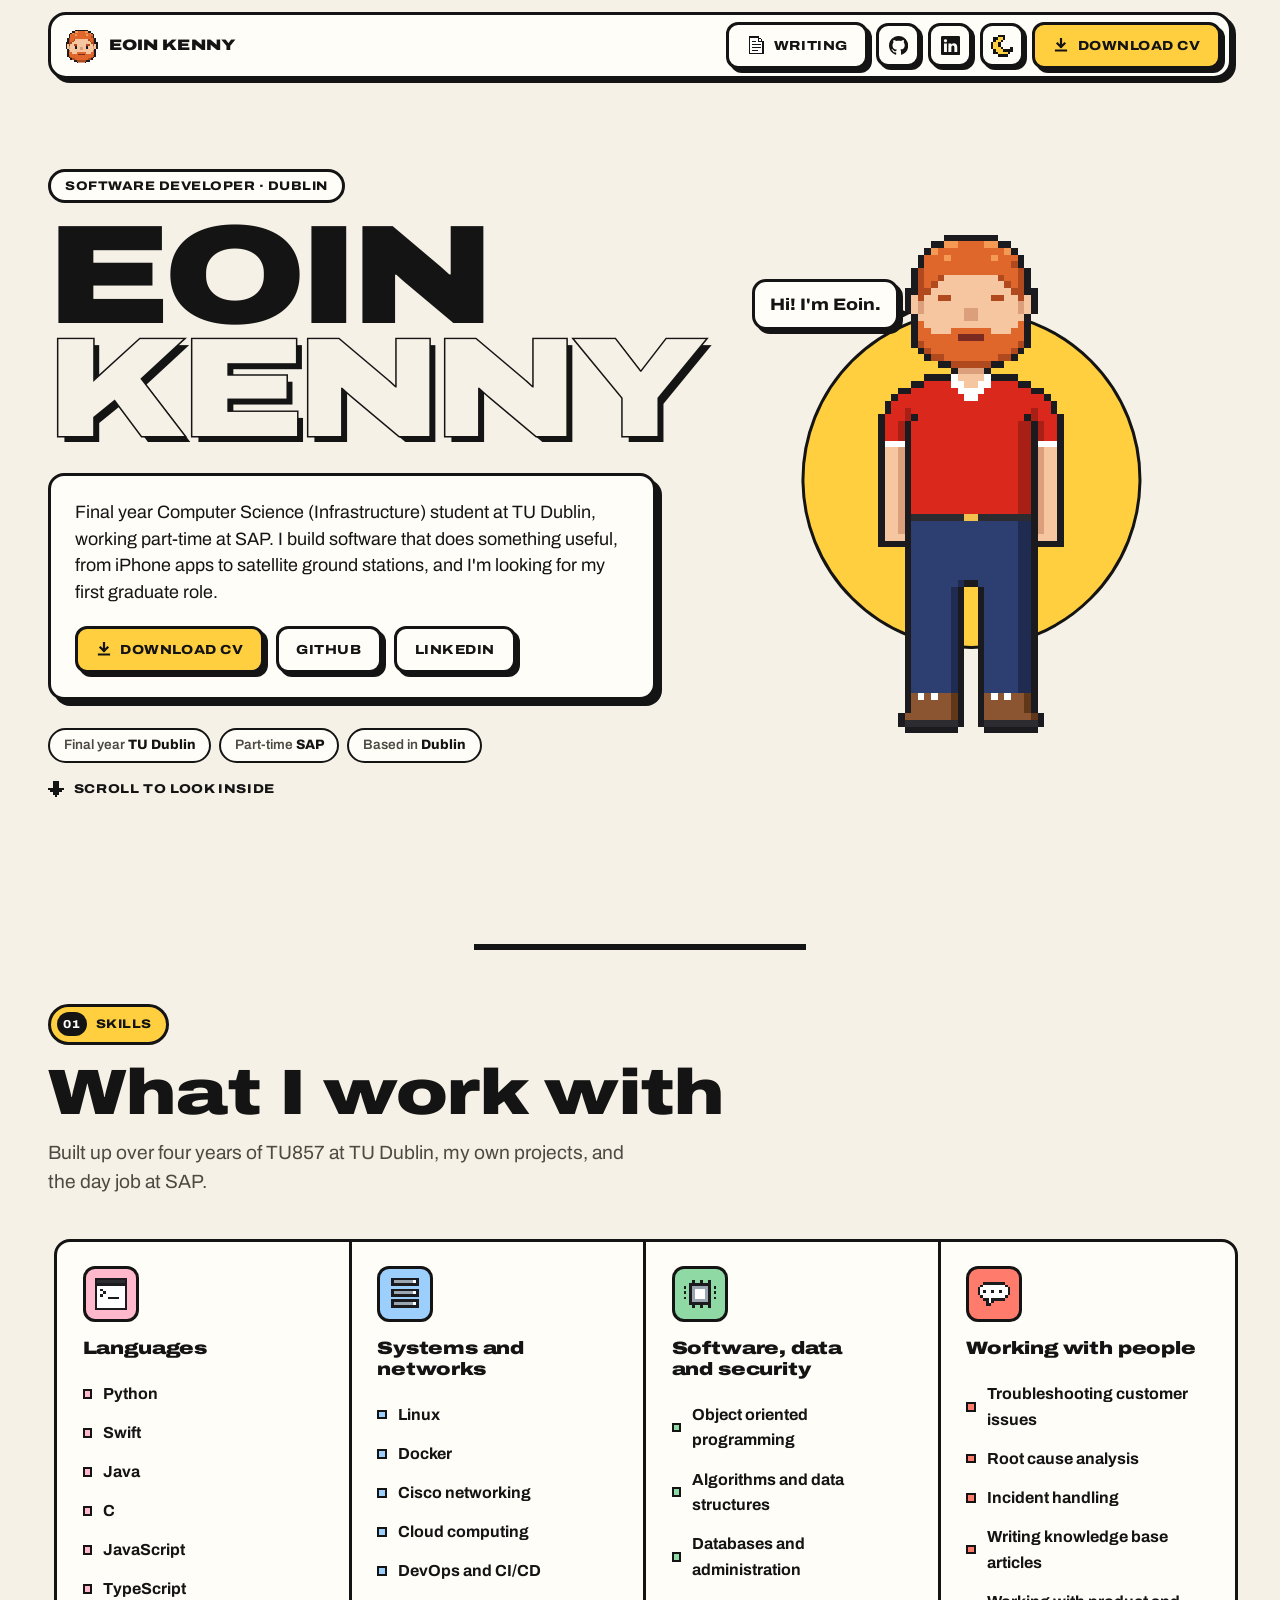
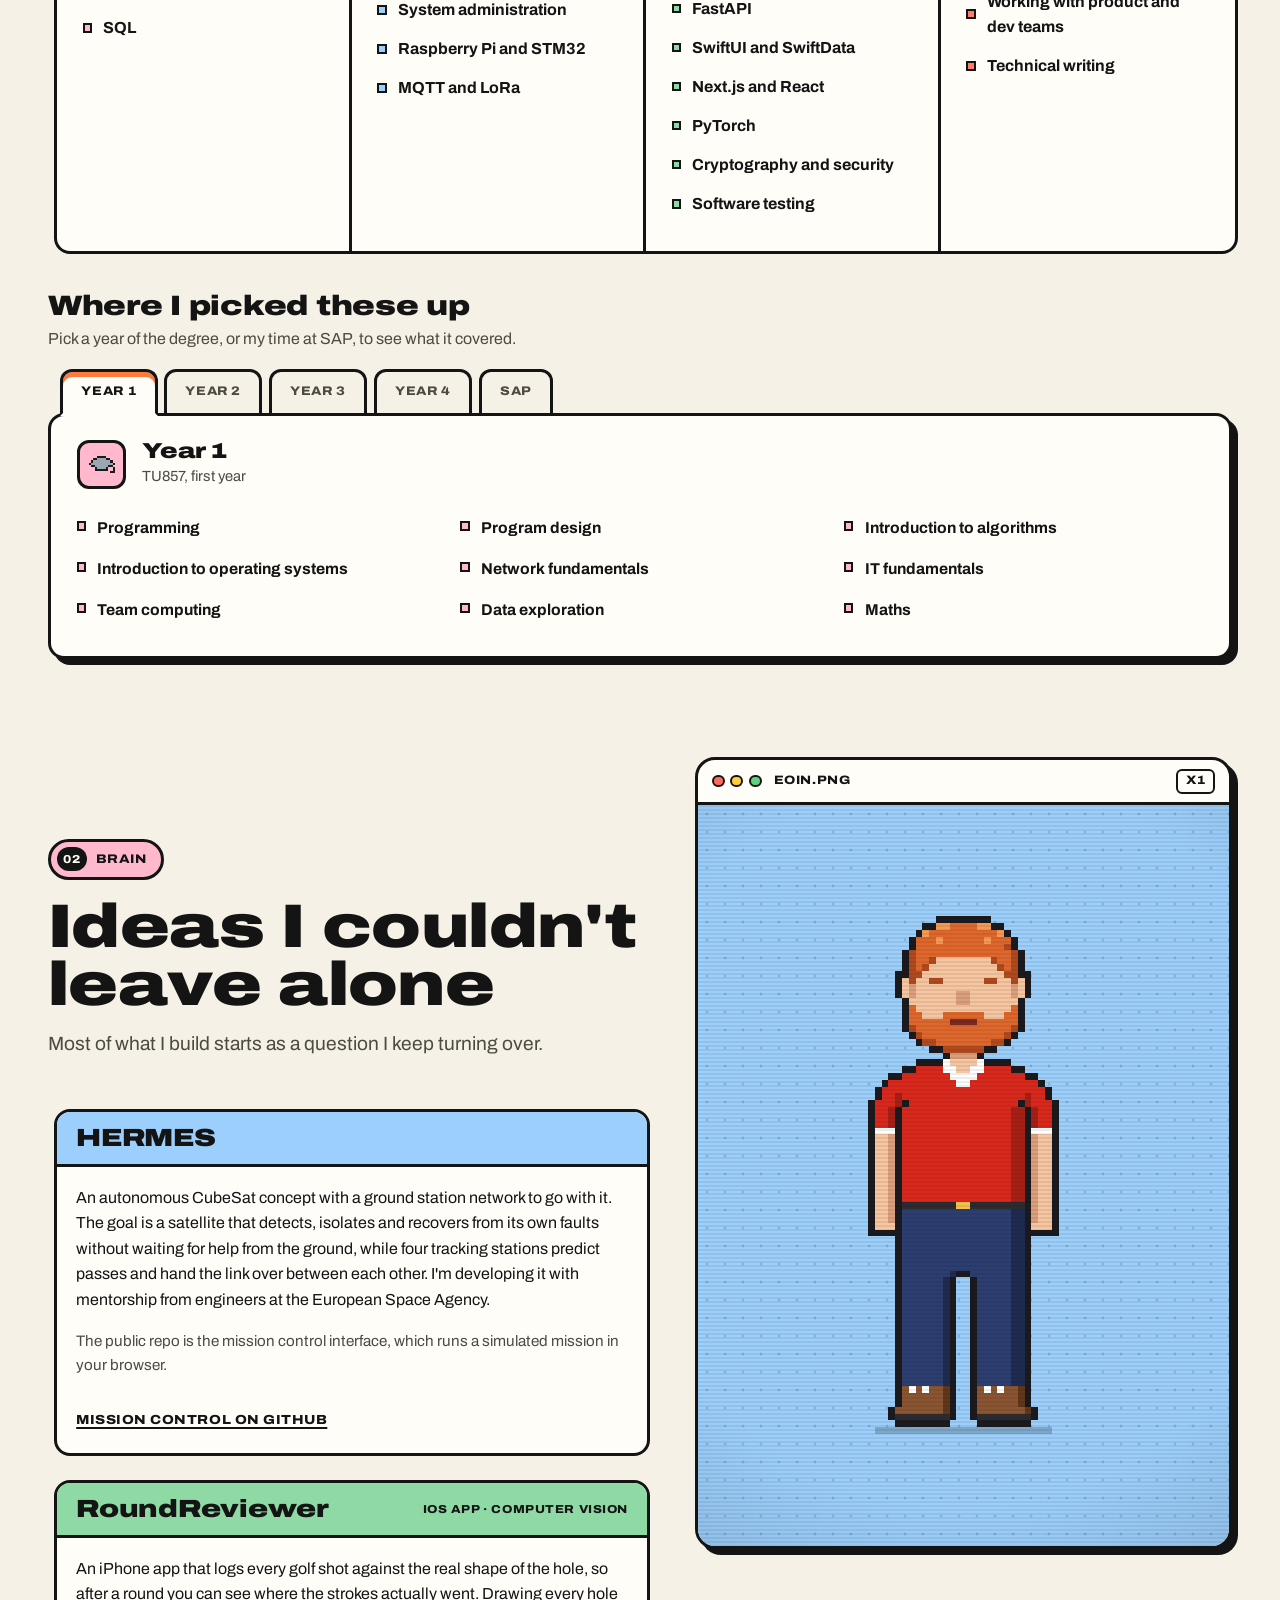
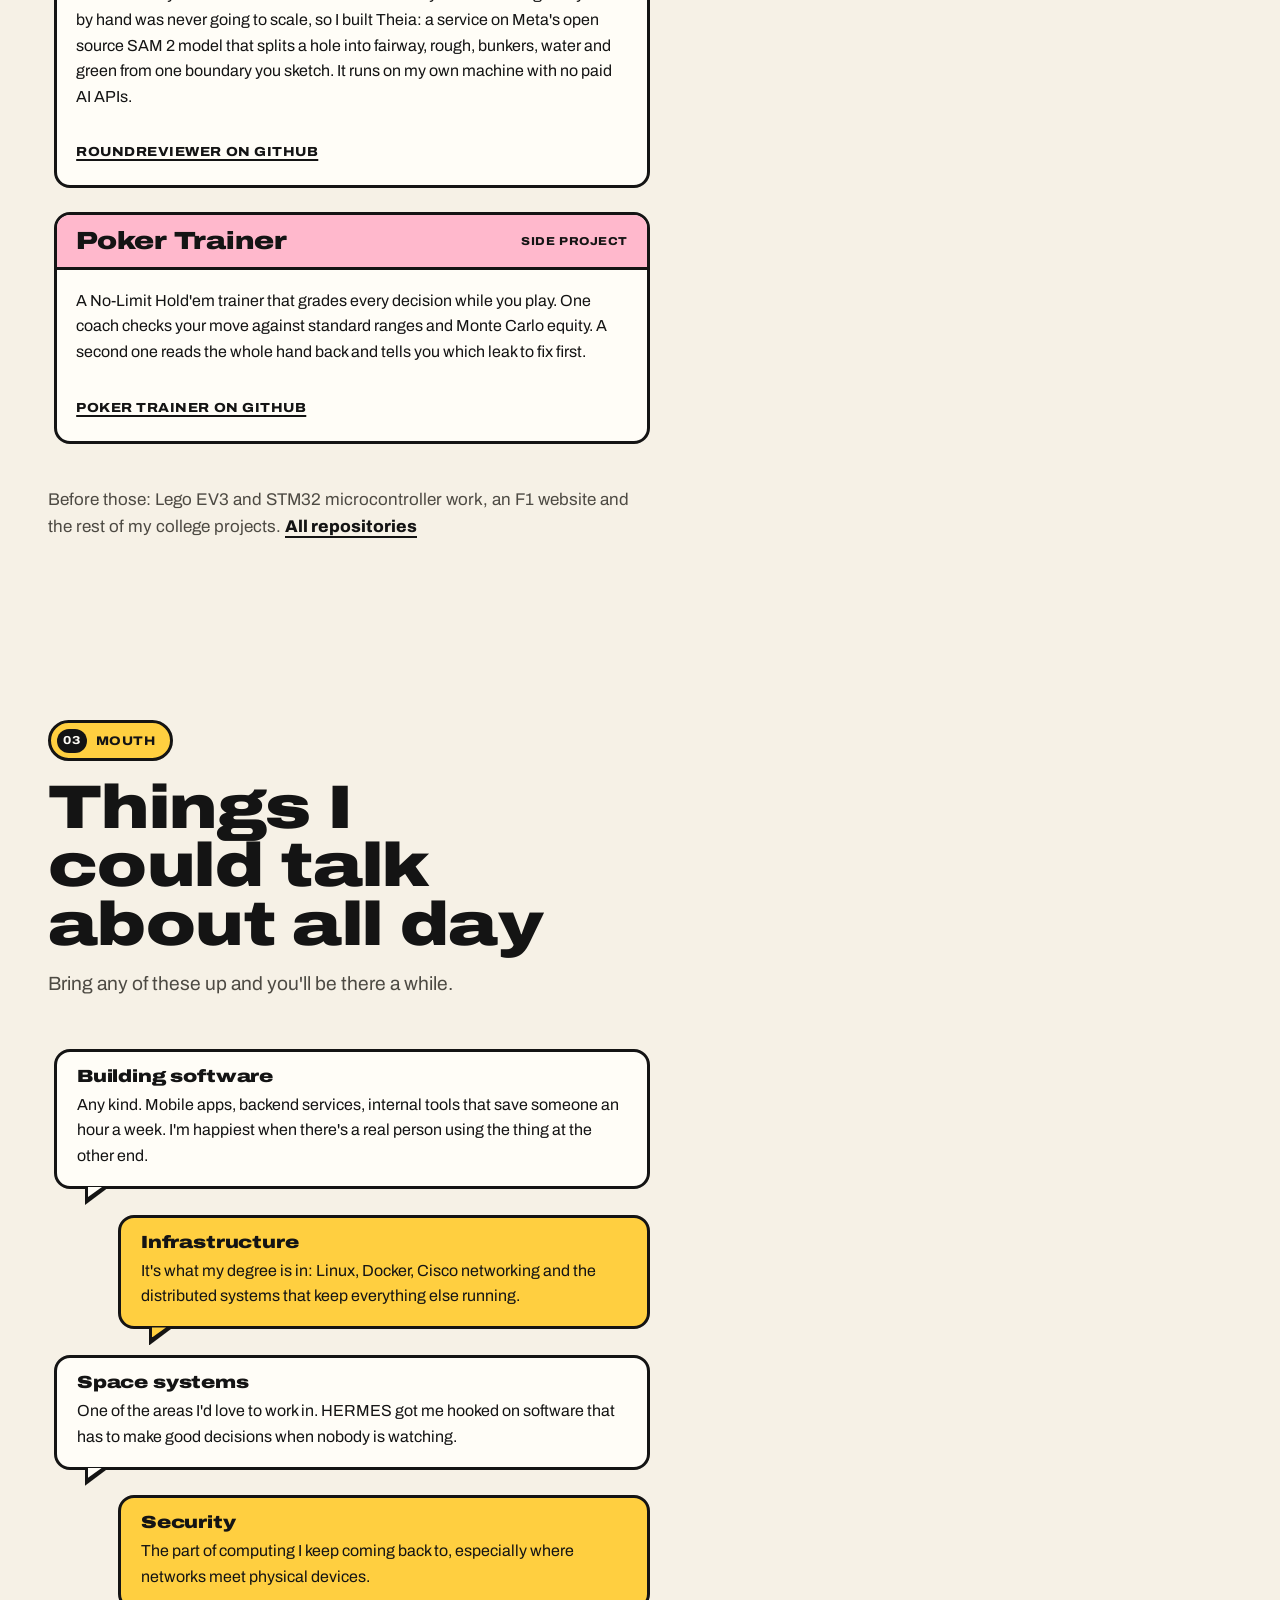
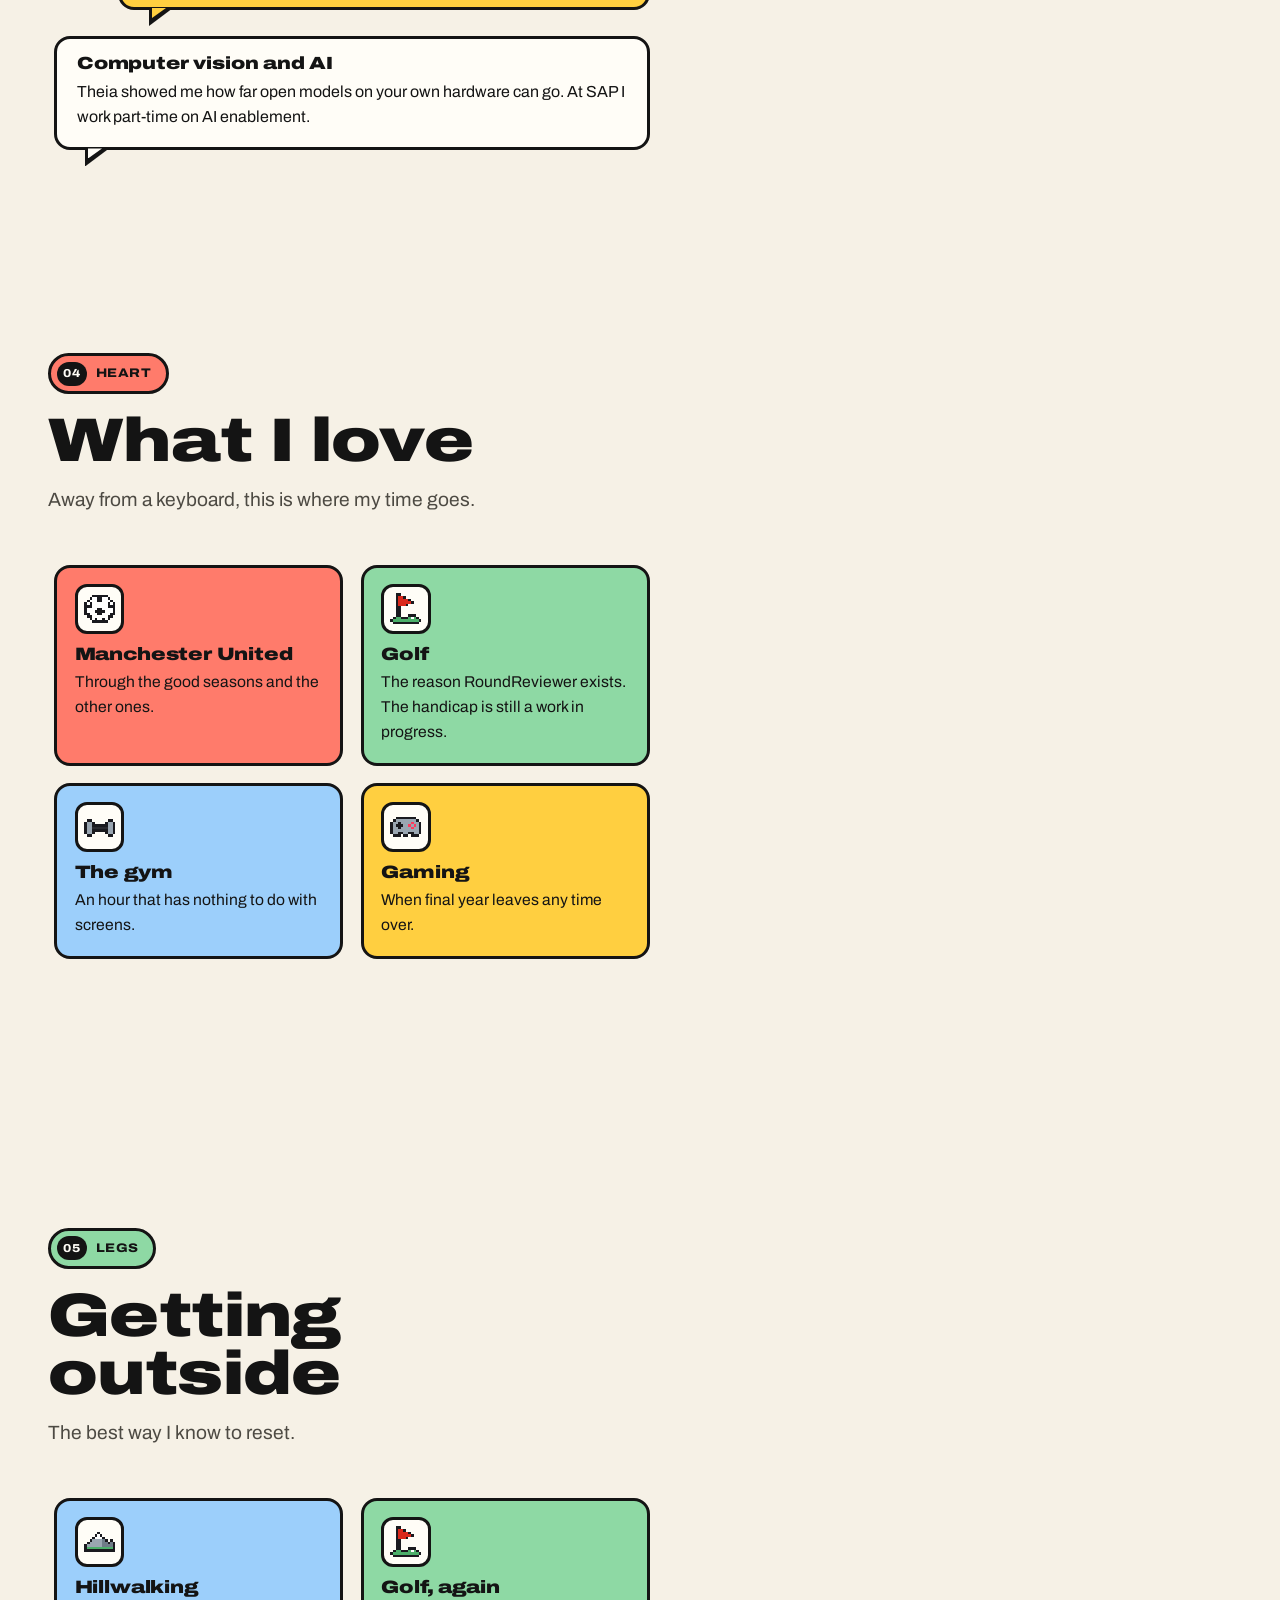
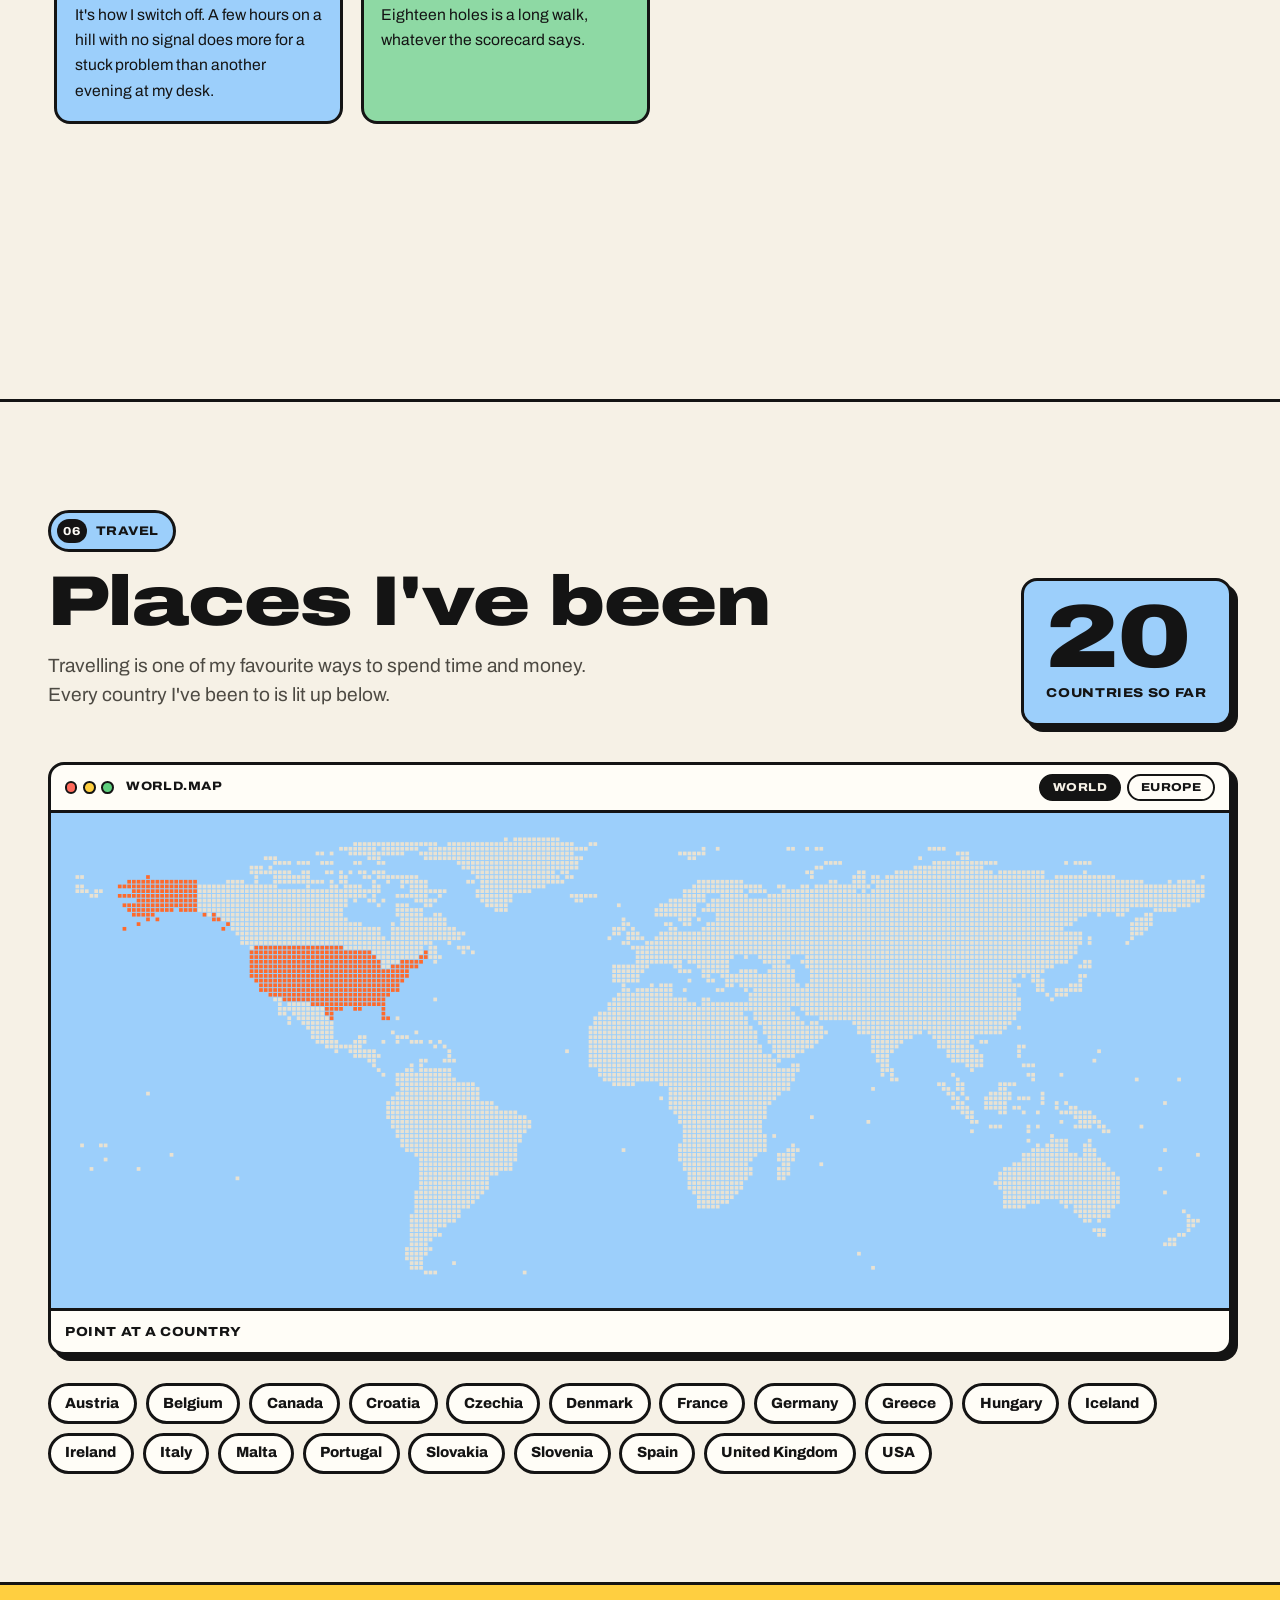
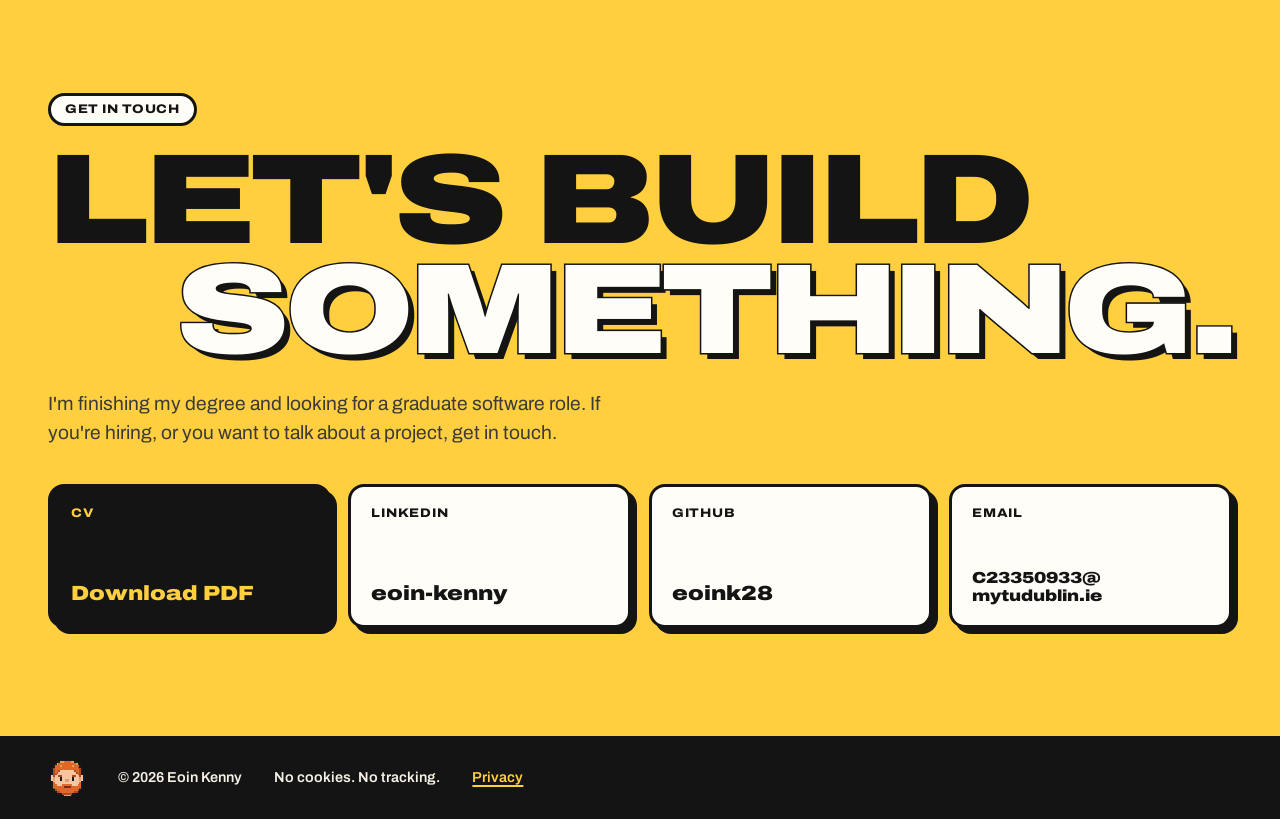
==== commit 654f9abb: "Point the site at eoinkenny.ie Co-Authored-By: Claude Opus 5 <noreply@anthropic.com>" ====
--- a/index.html
+++ b/index.html
@@ -7,7 +7,7 @@
   <meta name="referrer" content="strict-origin-when-cross-origin">
   <title>Eoin Kenny</title>
   <meta name="description" content="Eoin Kenny, software developer and final year Computer Science (Infrastructure) student at TU Dublin. Projects, CV, GitHub and LinkedIn.">
-  <link rel="canonical" href="https://eoink28.github.io/">
+  <link rel="canonical" href="https://eoinkenny.ie/">
   <meta name="color-scheme" content="light dark">
   <meta name="theme-color" content="#f6f1e6" media="(prefers-color-scheme: light)">
   <meta name="theme-color" content="#101010" media="(prefers-color-scheme: dark)">
@@ -16,8 +16,8 @@
   <meta property="og:site_name" content="Eoin Kenny">
   <meta property="og:title" content="Eoin Kenny, software developer">
   <meta property="og:description" content="Final year Computer Science (Infrastructure) at TU Dublin and part-time at SAP. iPhone apps, computer vision, ground station software and more.">
-  <meta property="og:url" content="https://eoink28.github.io/">
-  <meta property="og:image" content="https://eoink28.github.io/assets/img/og.png">
+  <meta property="og:url" content="https://eoinkenny.ie/">
+  <meta property="og:image" content="https://eoinkenny.ie/assets/img/og.png">
   <meta property="og:image:width" content="1200">
   <meta property="og:image:height" content="630">
   <meta property="og:image:alt" content="A pixel art character with ginger hair and a beard next to the name Eoin Kenny">
@@ -38,7 +38,7 @@
     "@context": "https://schema.org",
     "@type": "Person",
     "name": "Eoin Kenny",
-    "url": "https://eoink28.github.io/",
+    "url": "https://eoinkenny.ie/",
     "jobTitle": "Software developer",
     "affiliation": { "@type": "CollegeOrUniversity", "name": "TU Dublin" },
     "address": { "@type": "PostalAddress", "addressLocality": "Dublin", "addressCountry": "IE" },
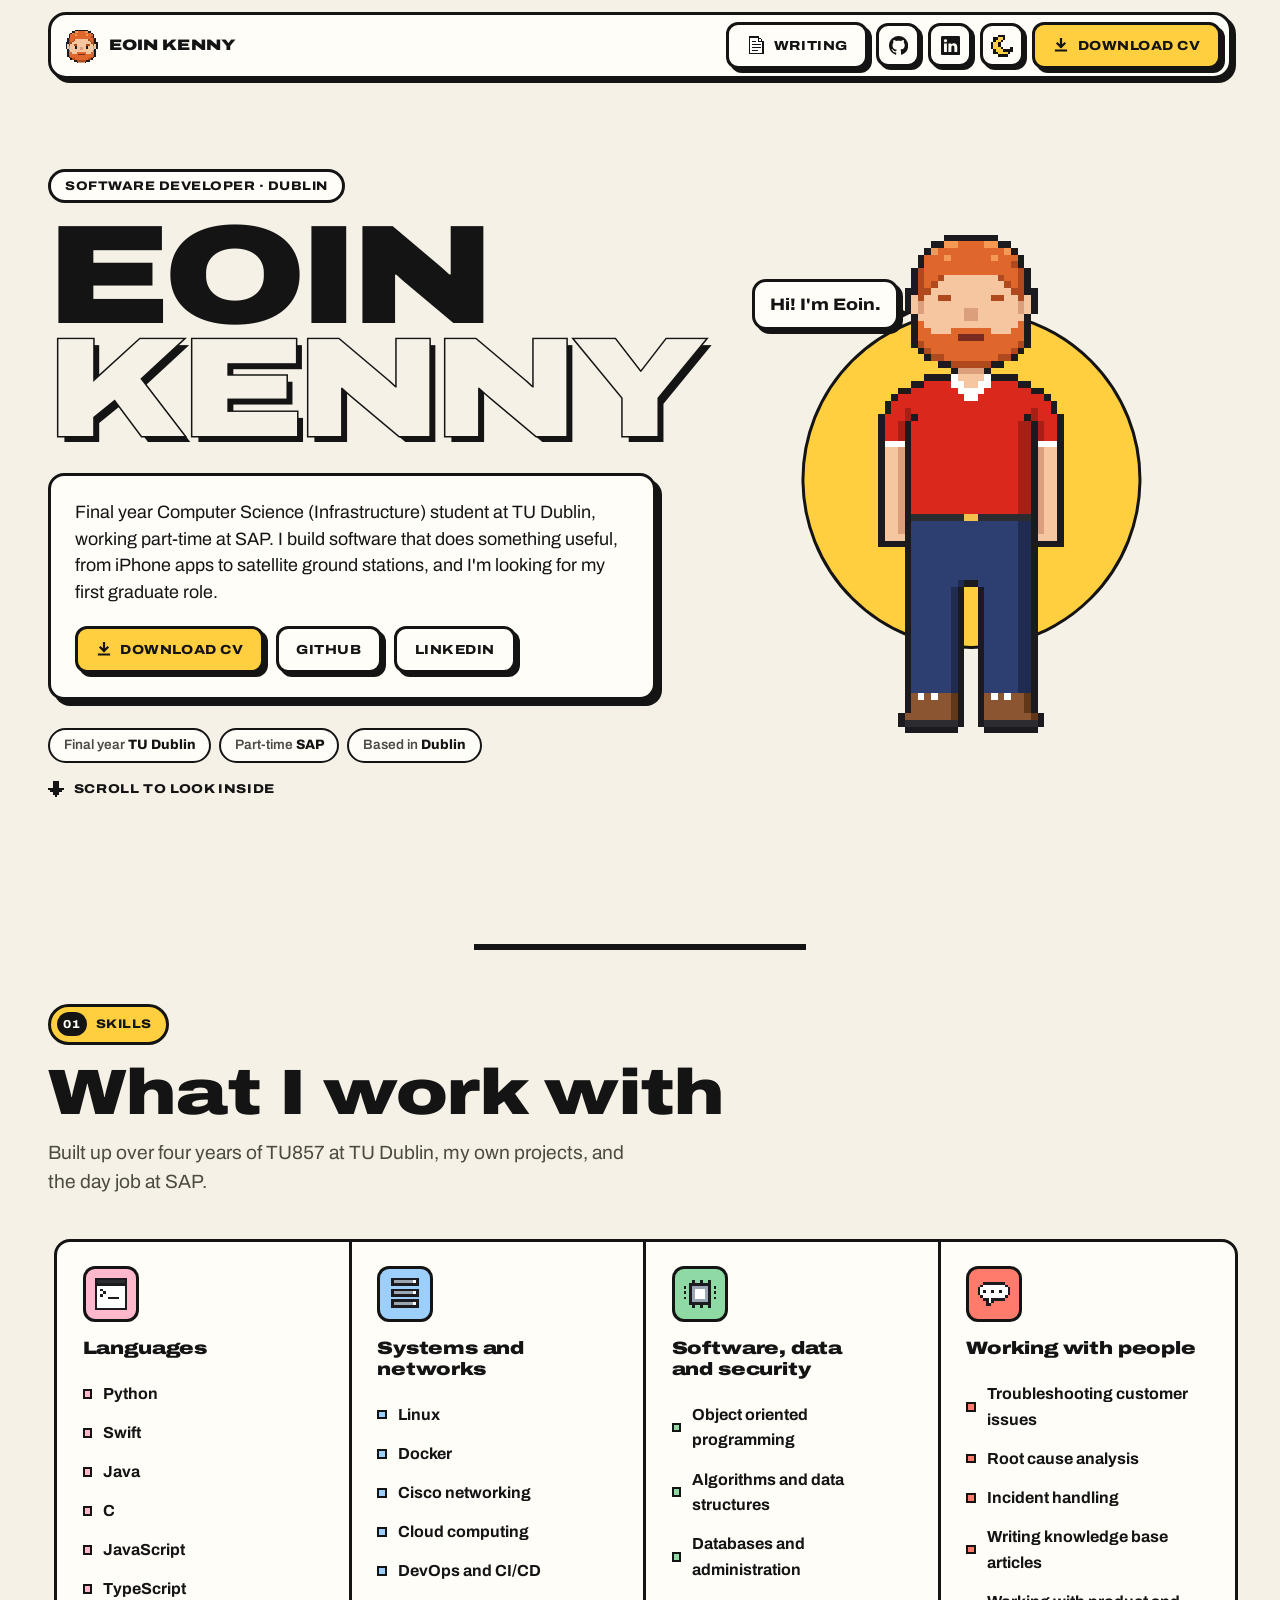
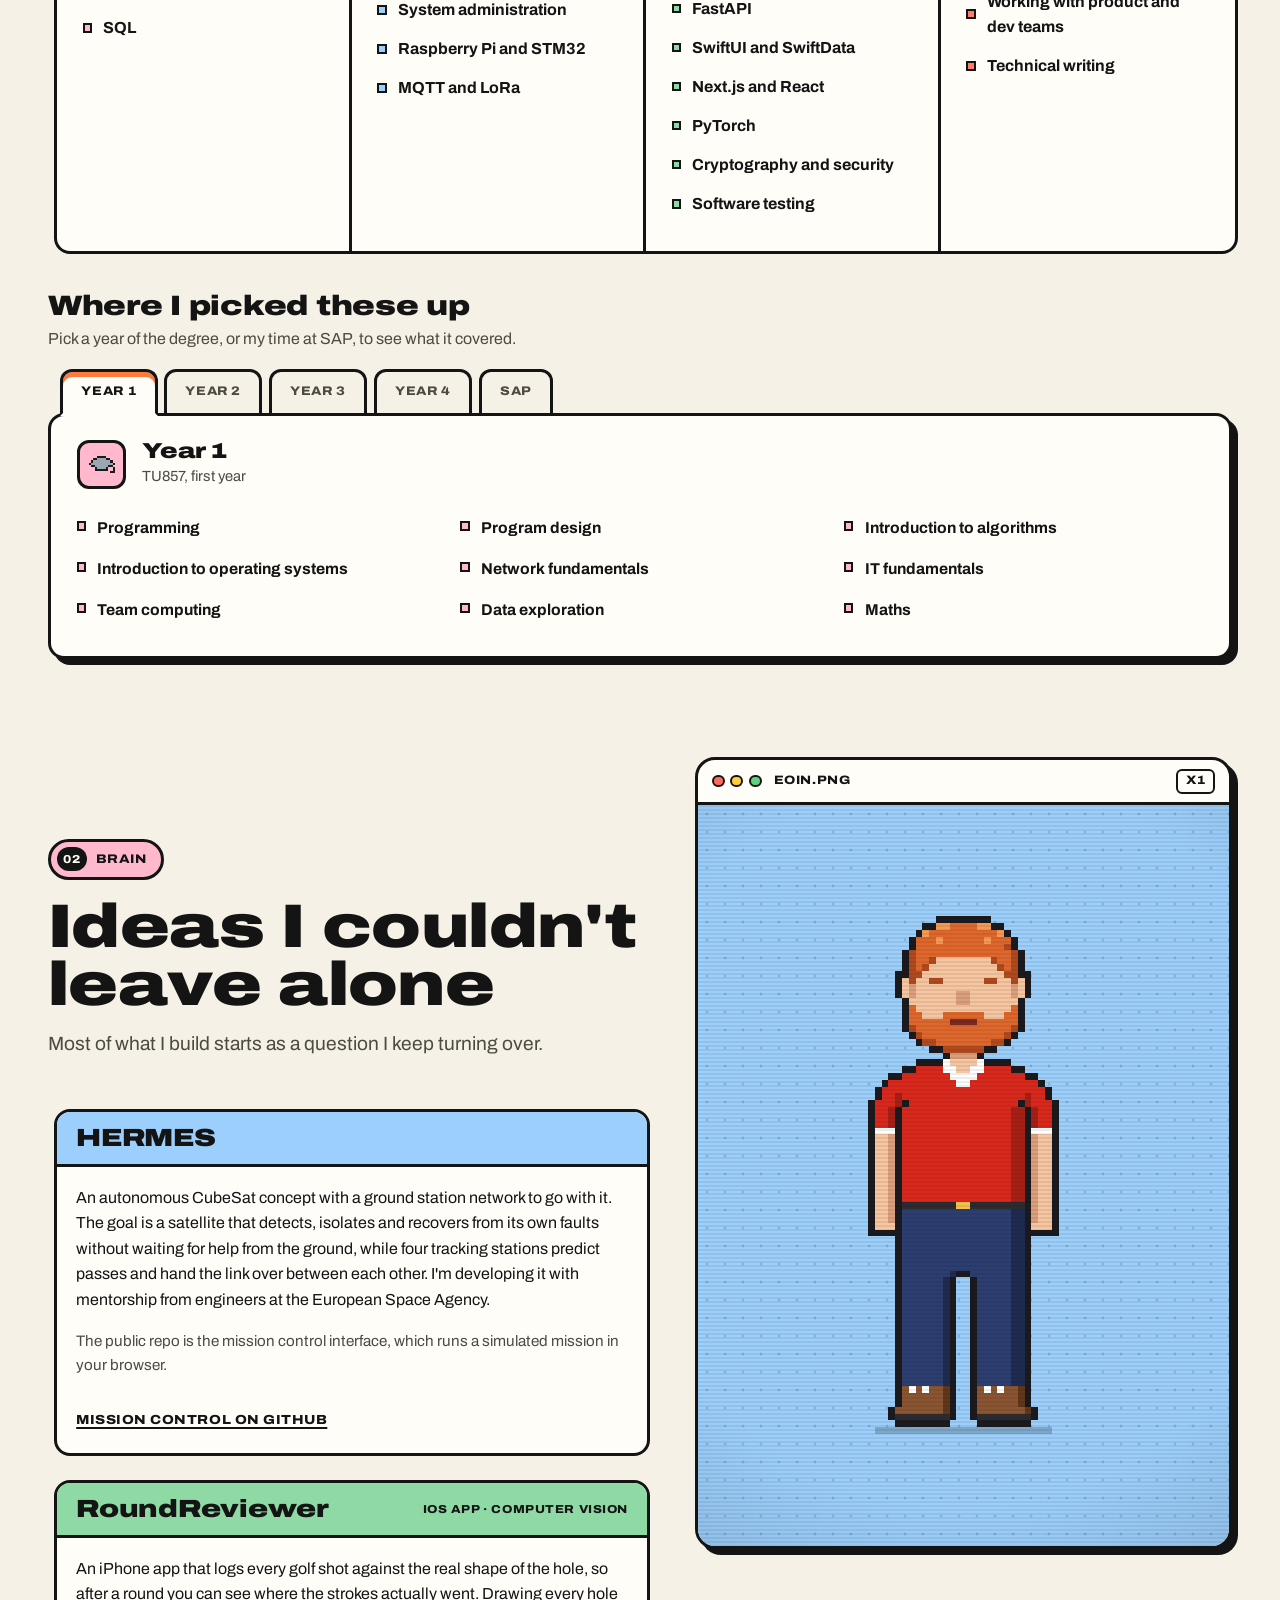
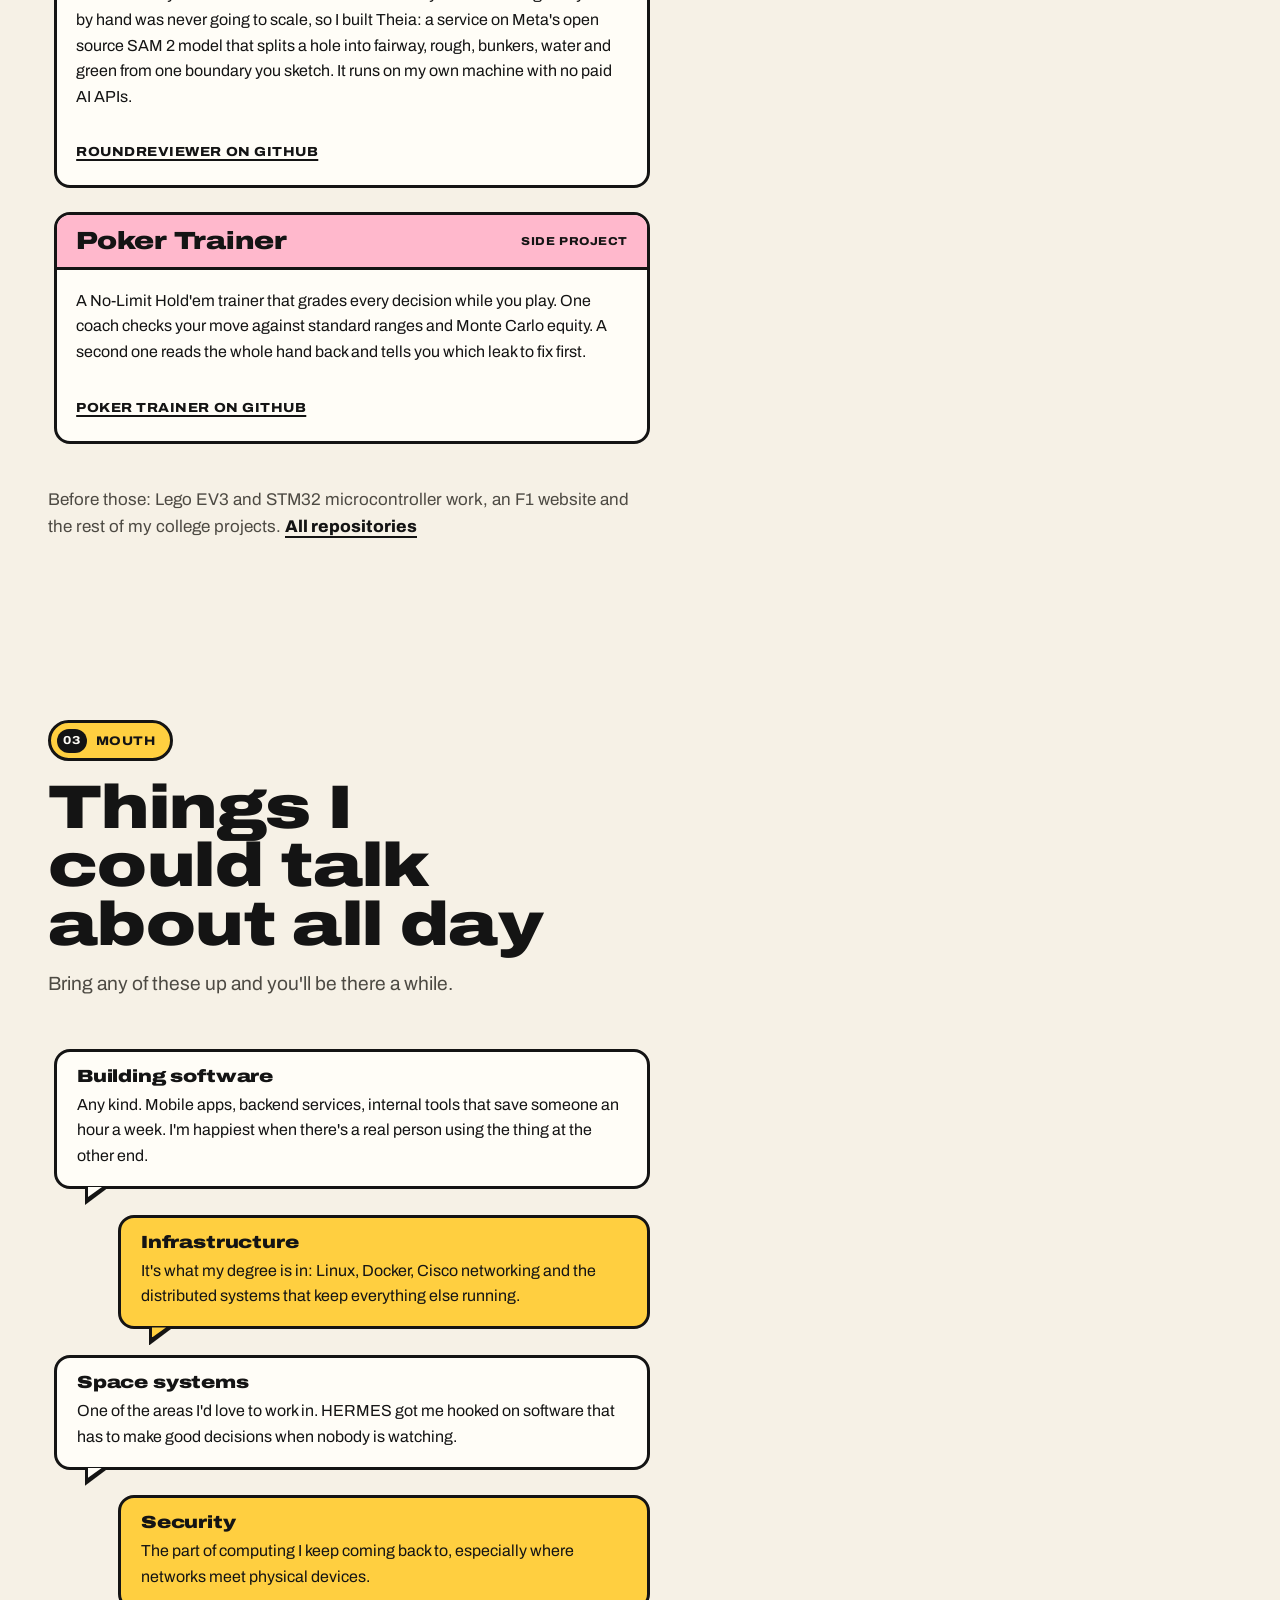
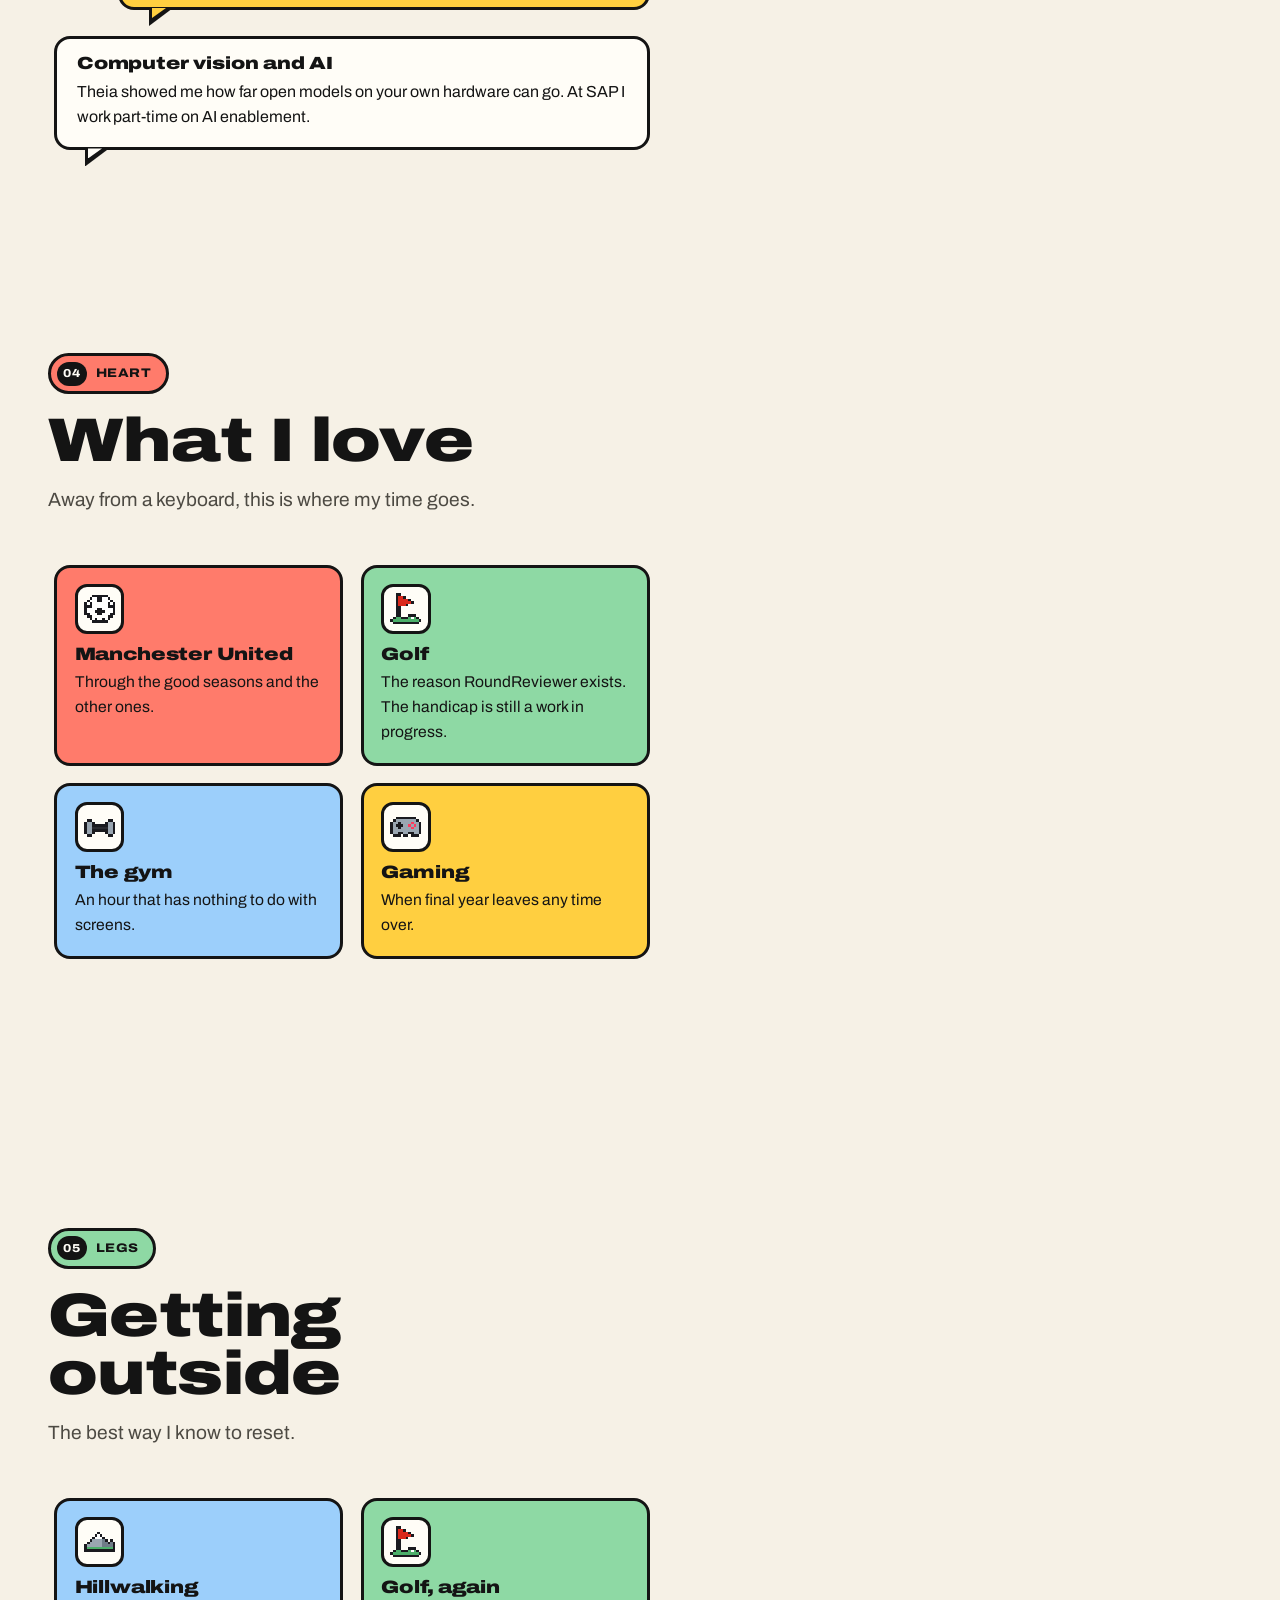
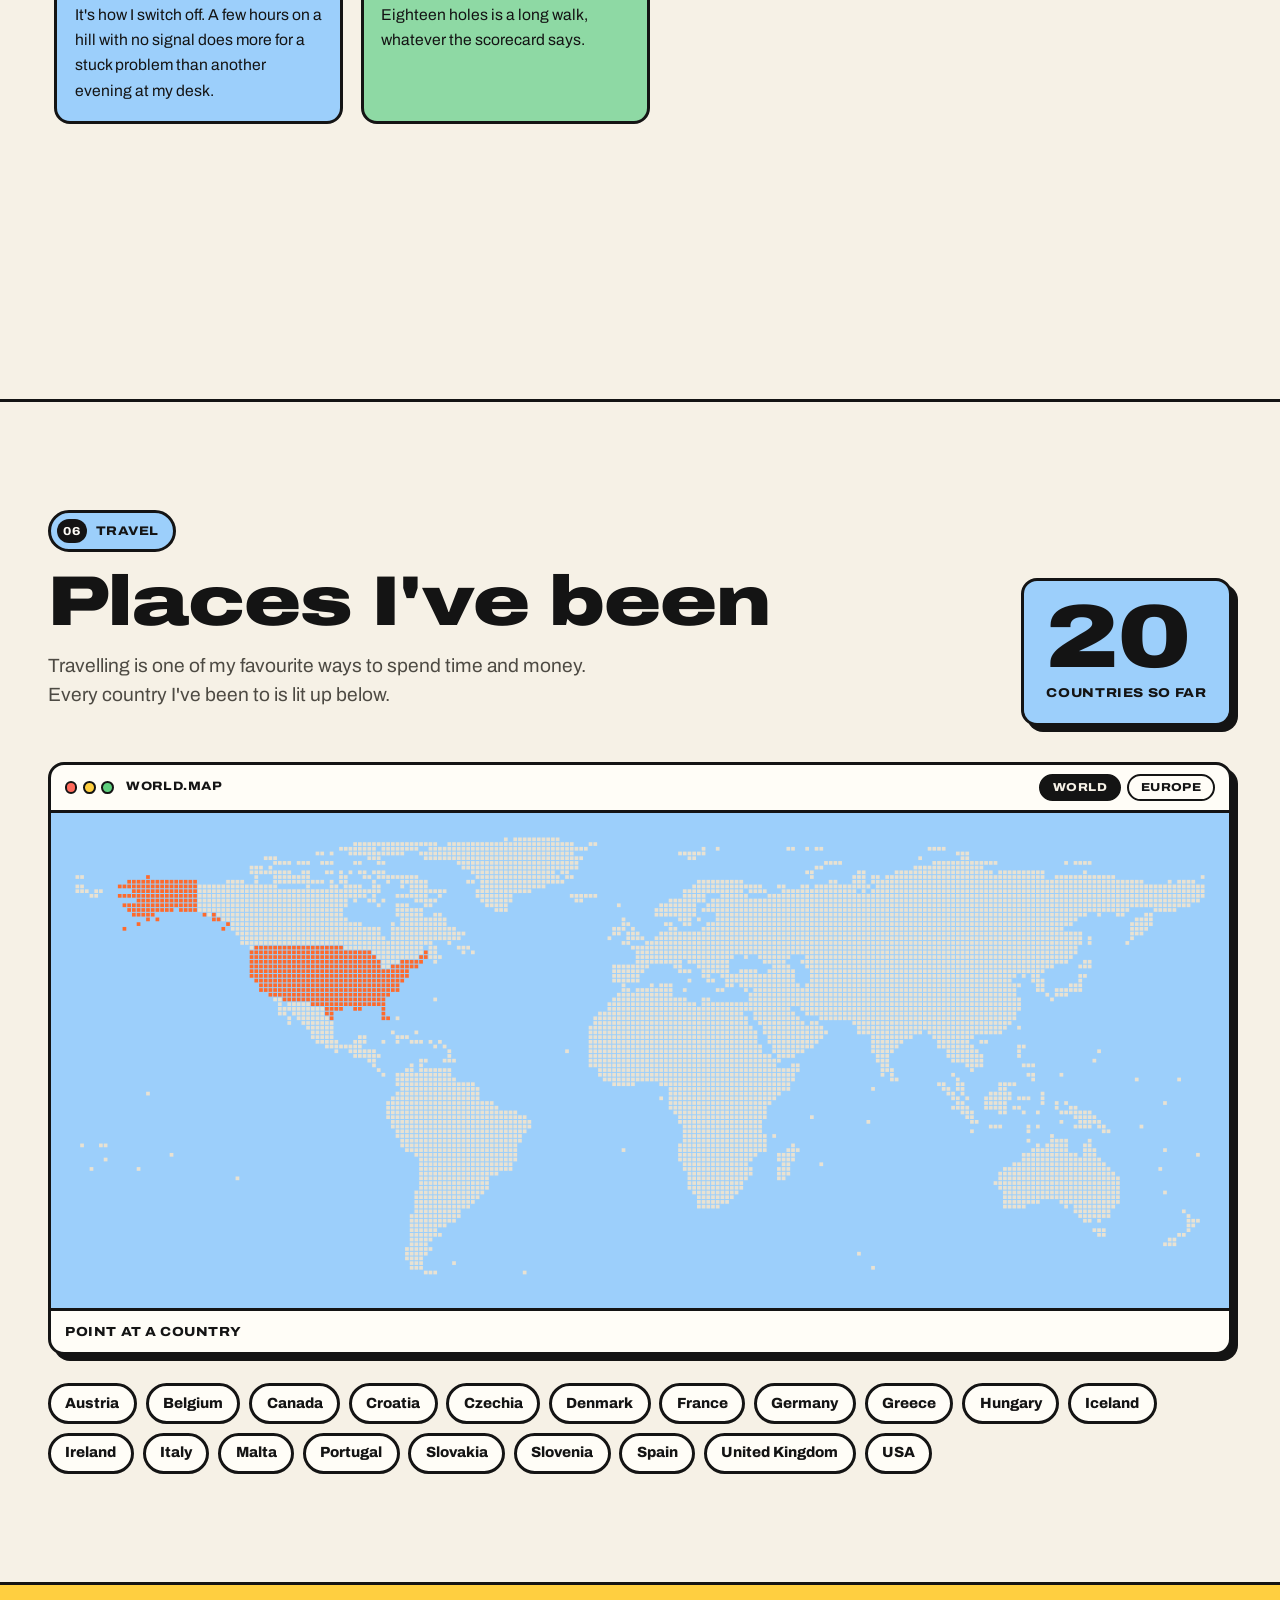
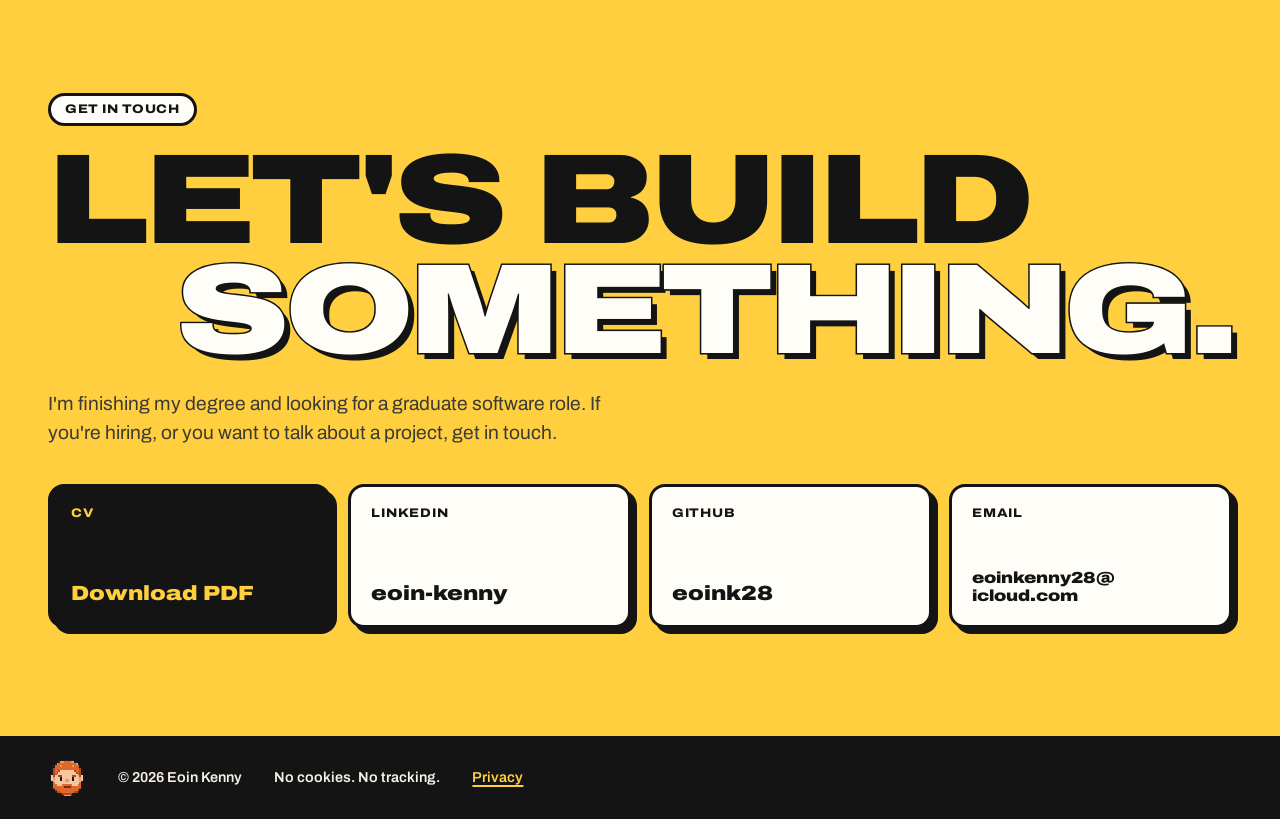
==== commit 99d04853: "Add the real CV and switch to my own email address The published CV drops the phone number and refer" ====
--- a/index.html
+++ b/index.html
@@ -493,9 +493,9 @@
             </a>
           </li>
           <li>
-            <a class="contact-card" href="mailto:C23350933@mytudublin.ie">
+            <a class="contact-card" href="mailto:eoinkenny28@icloud.com">
               <span class="cc-kind">Email</span>
-              <span class="cc-value cc-email">C23350933@<wbr>mytudublin.ie</span>
+              <span class="cc-value cc-email">eoinkenny28@<wbr>icloud.com</span>
             </a>
           </li>
         </ul>
